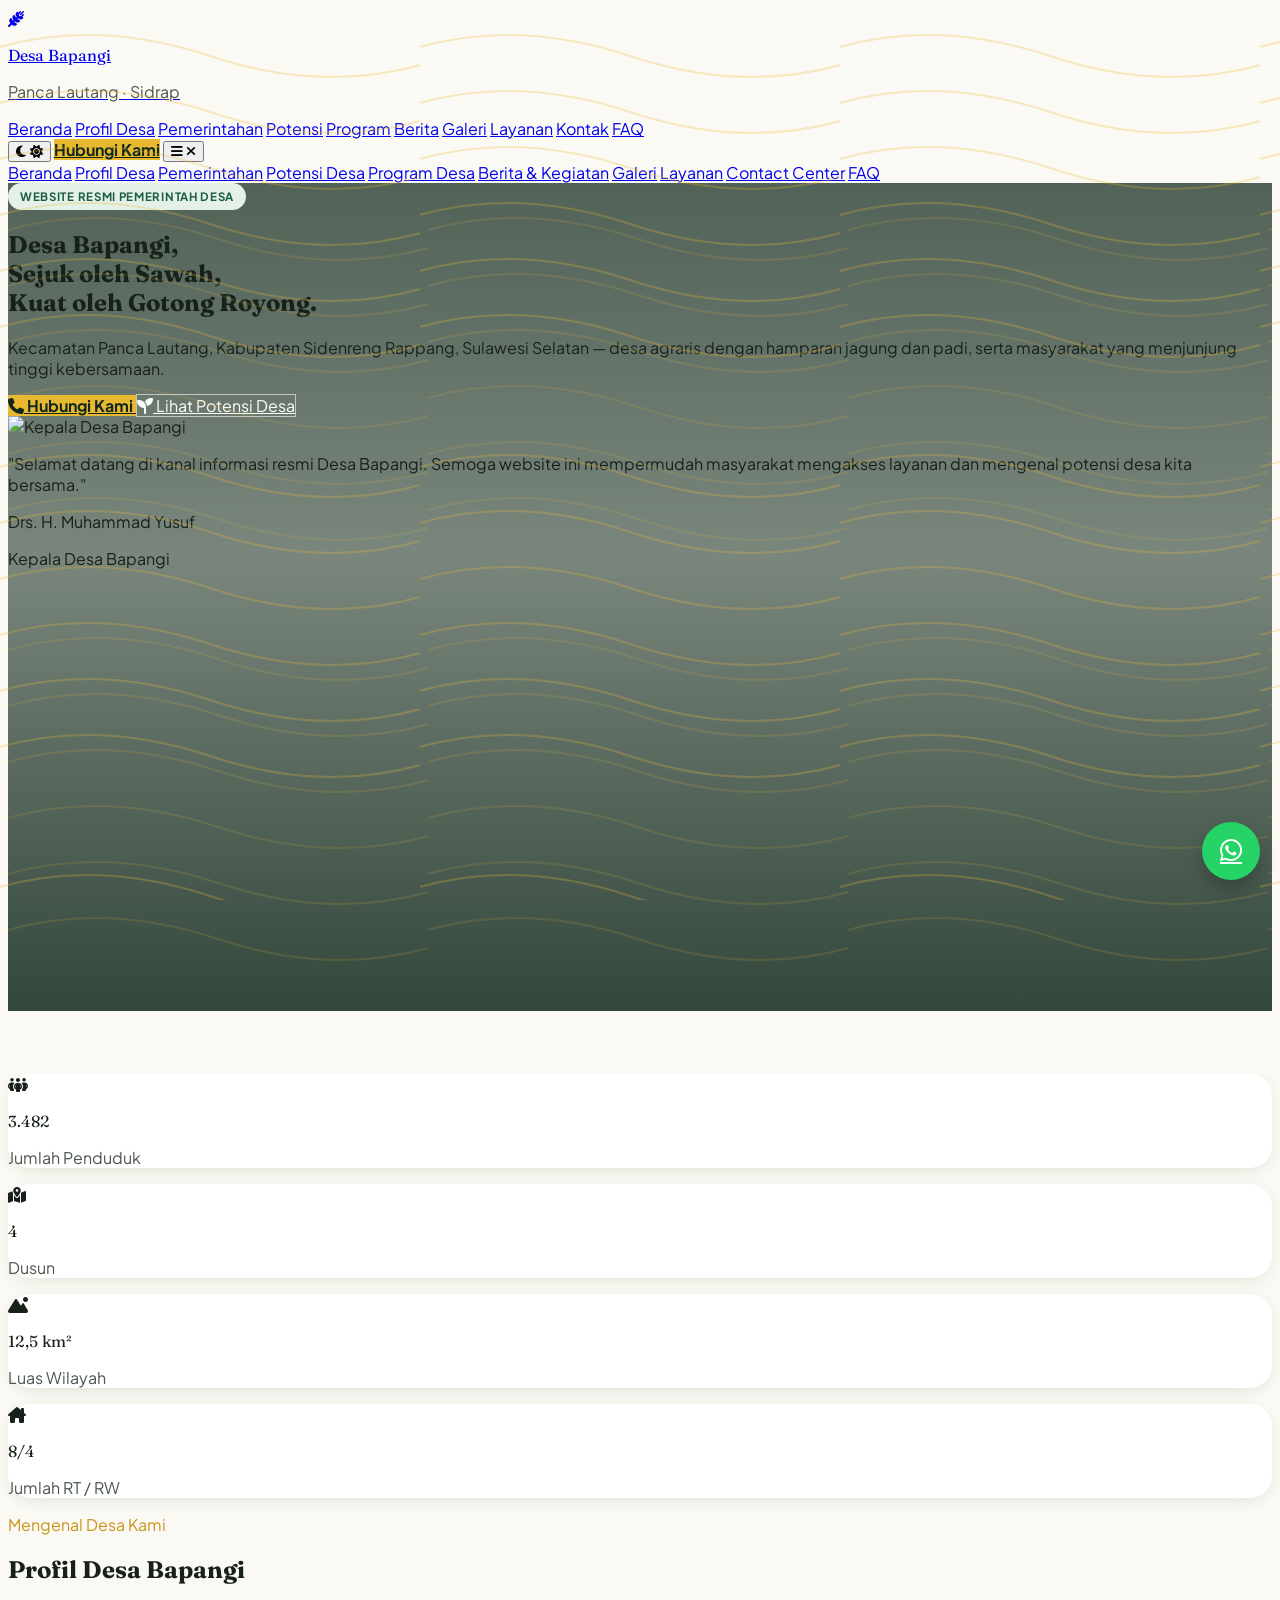
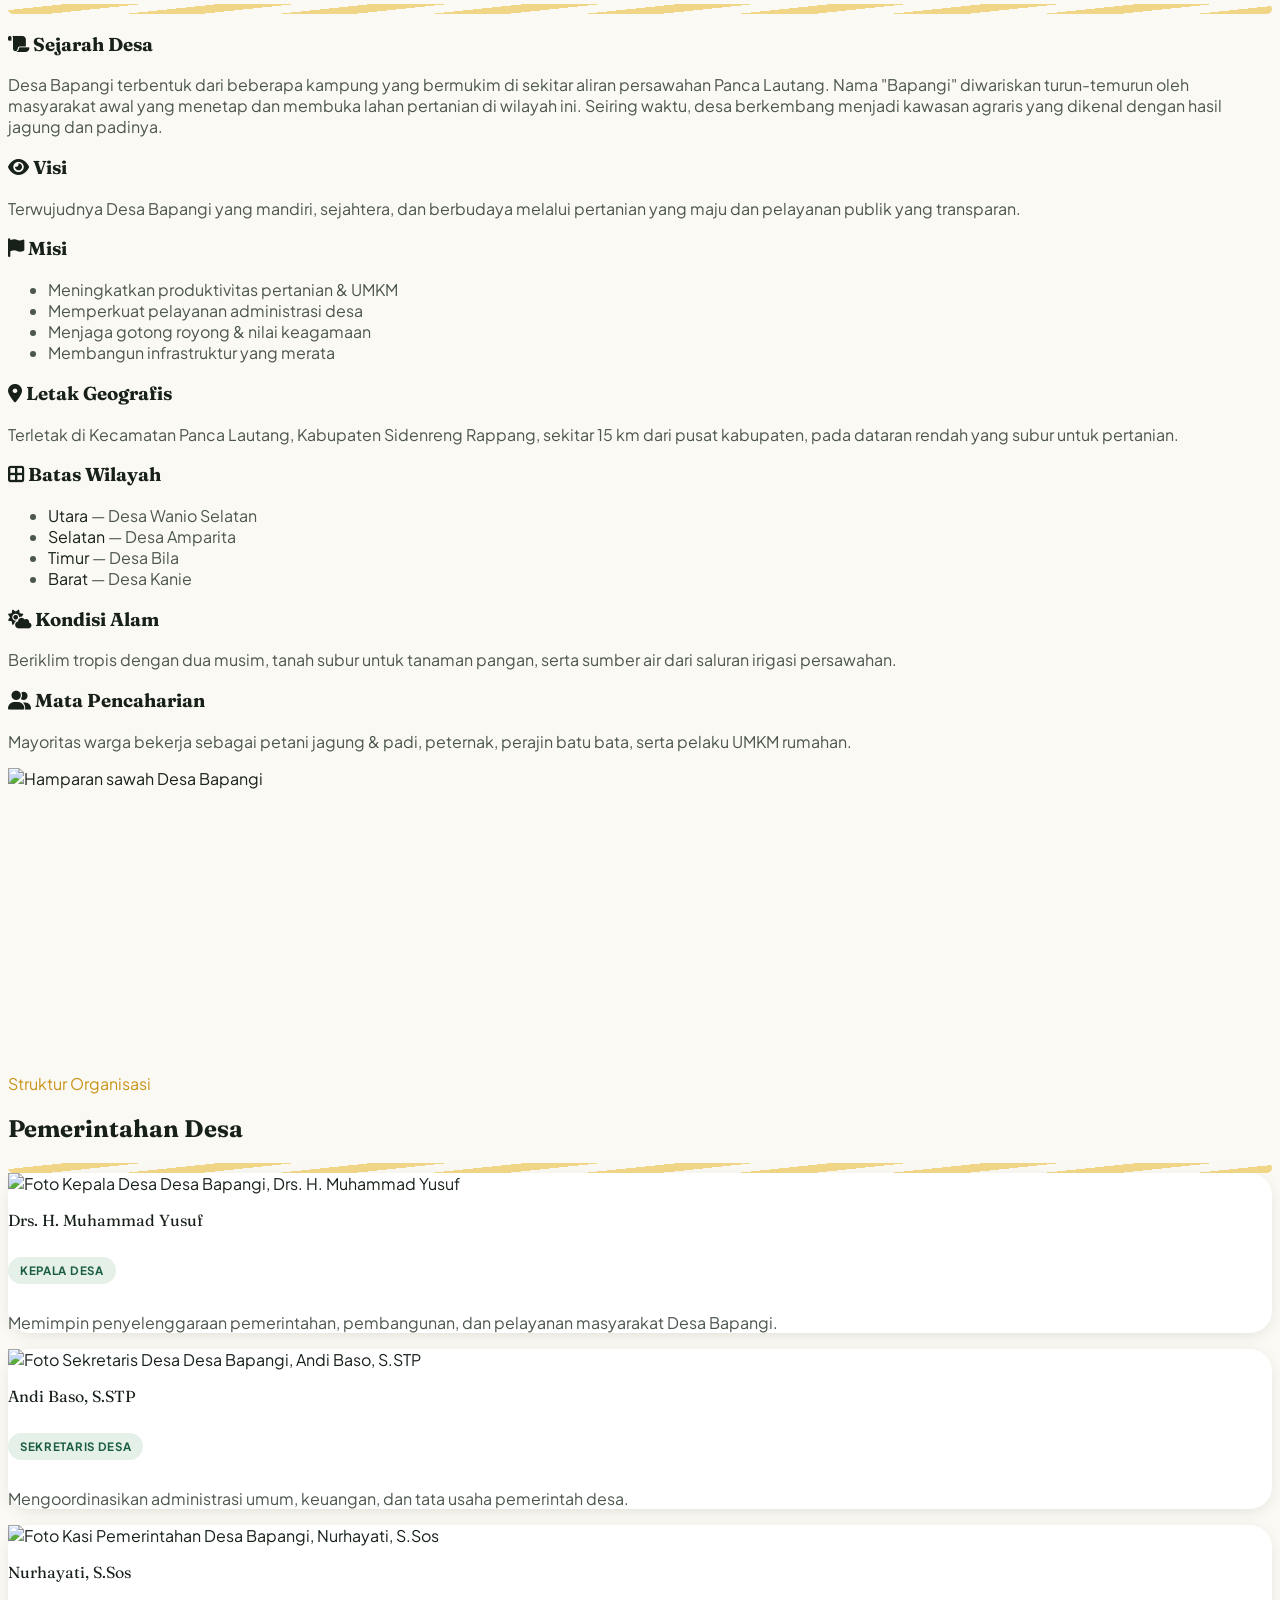
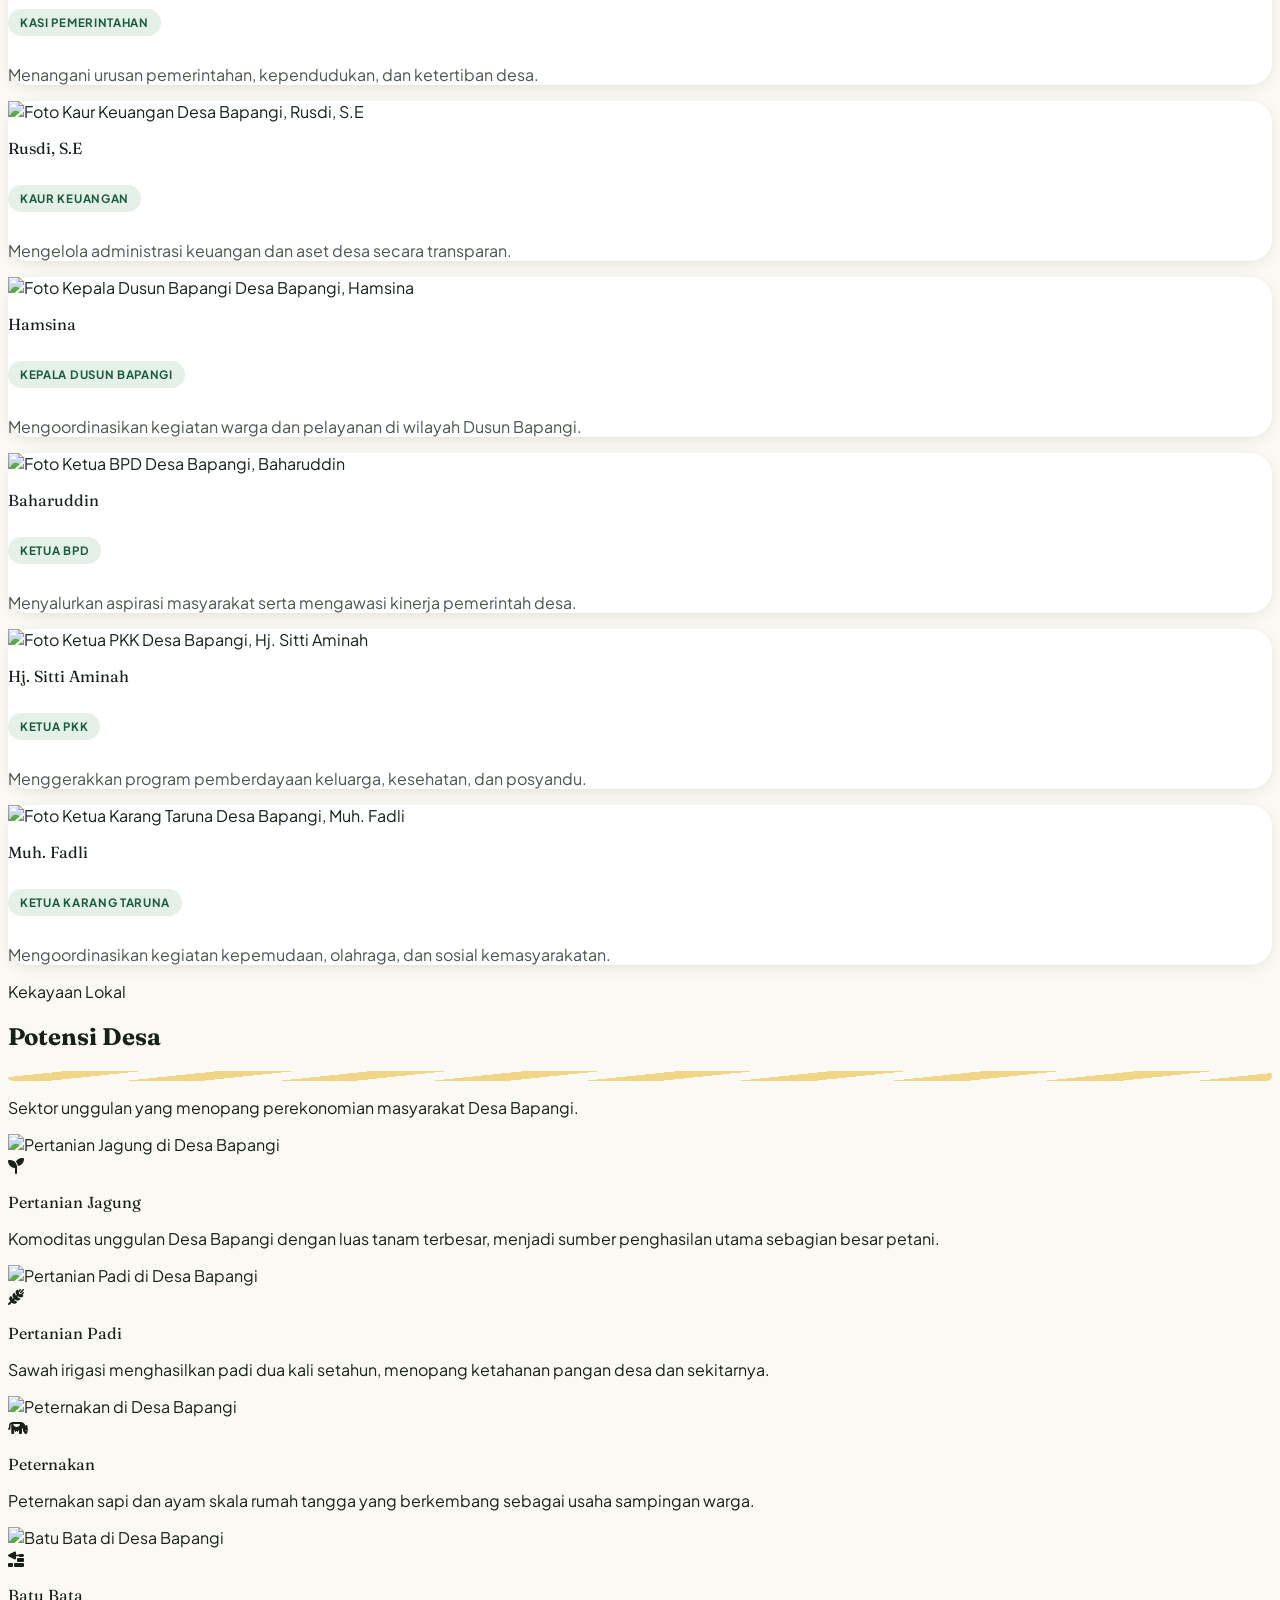
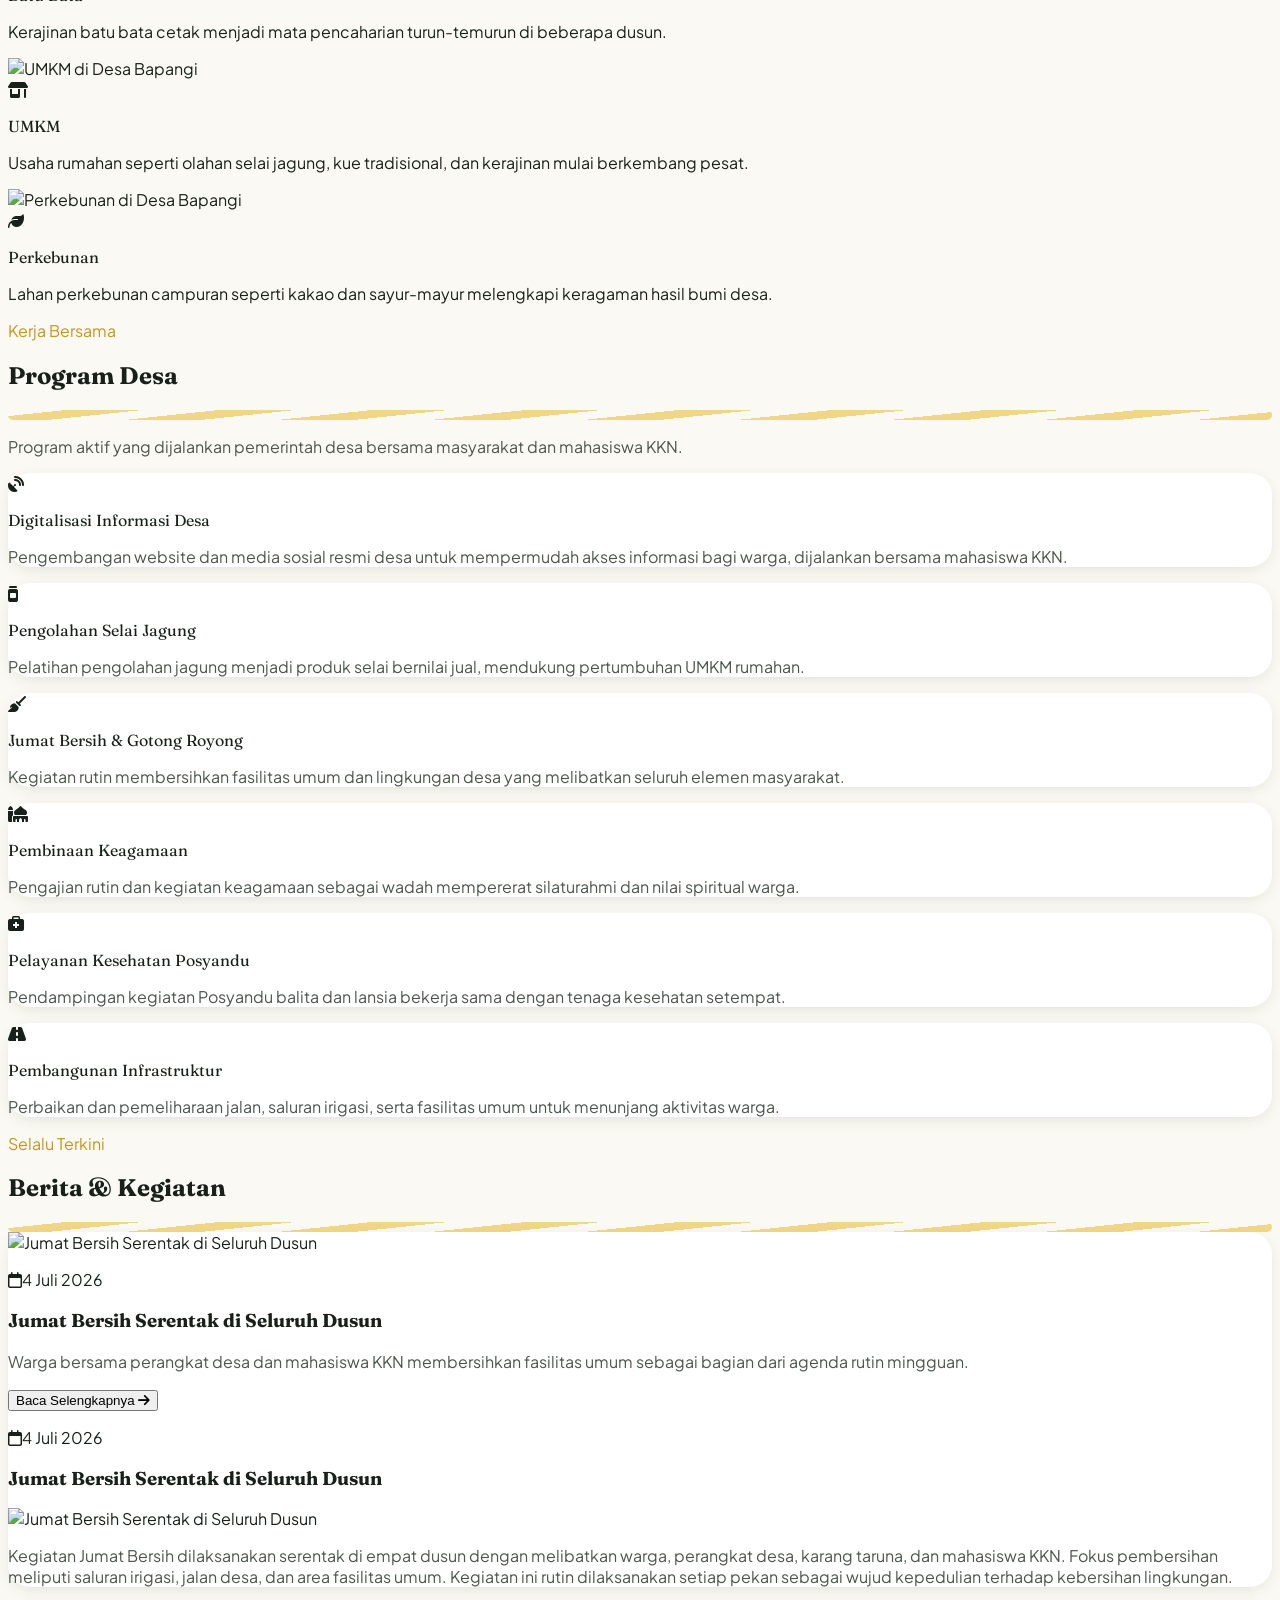
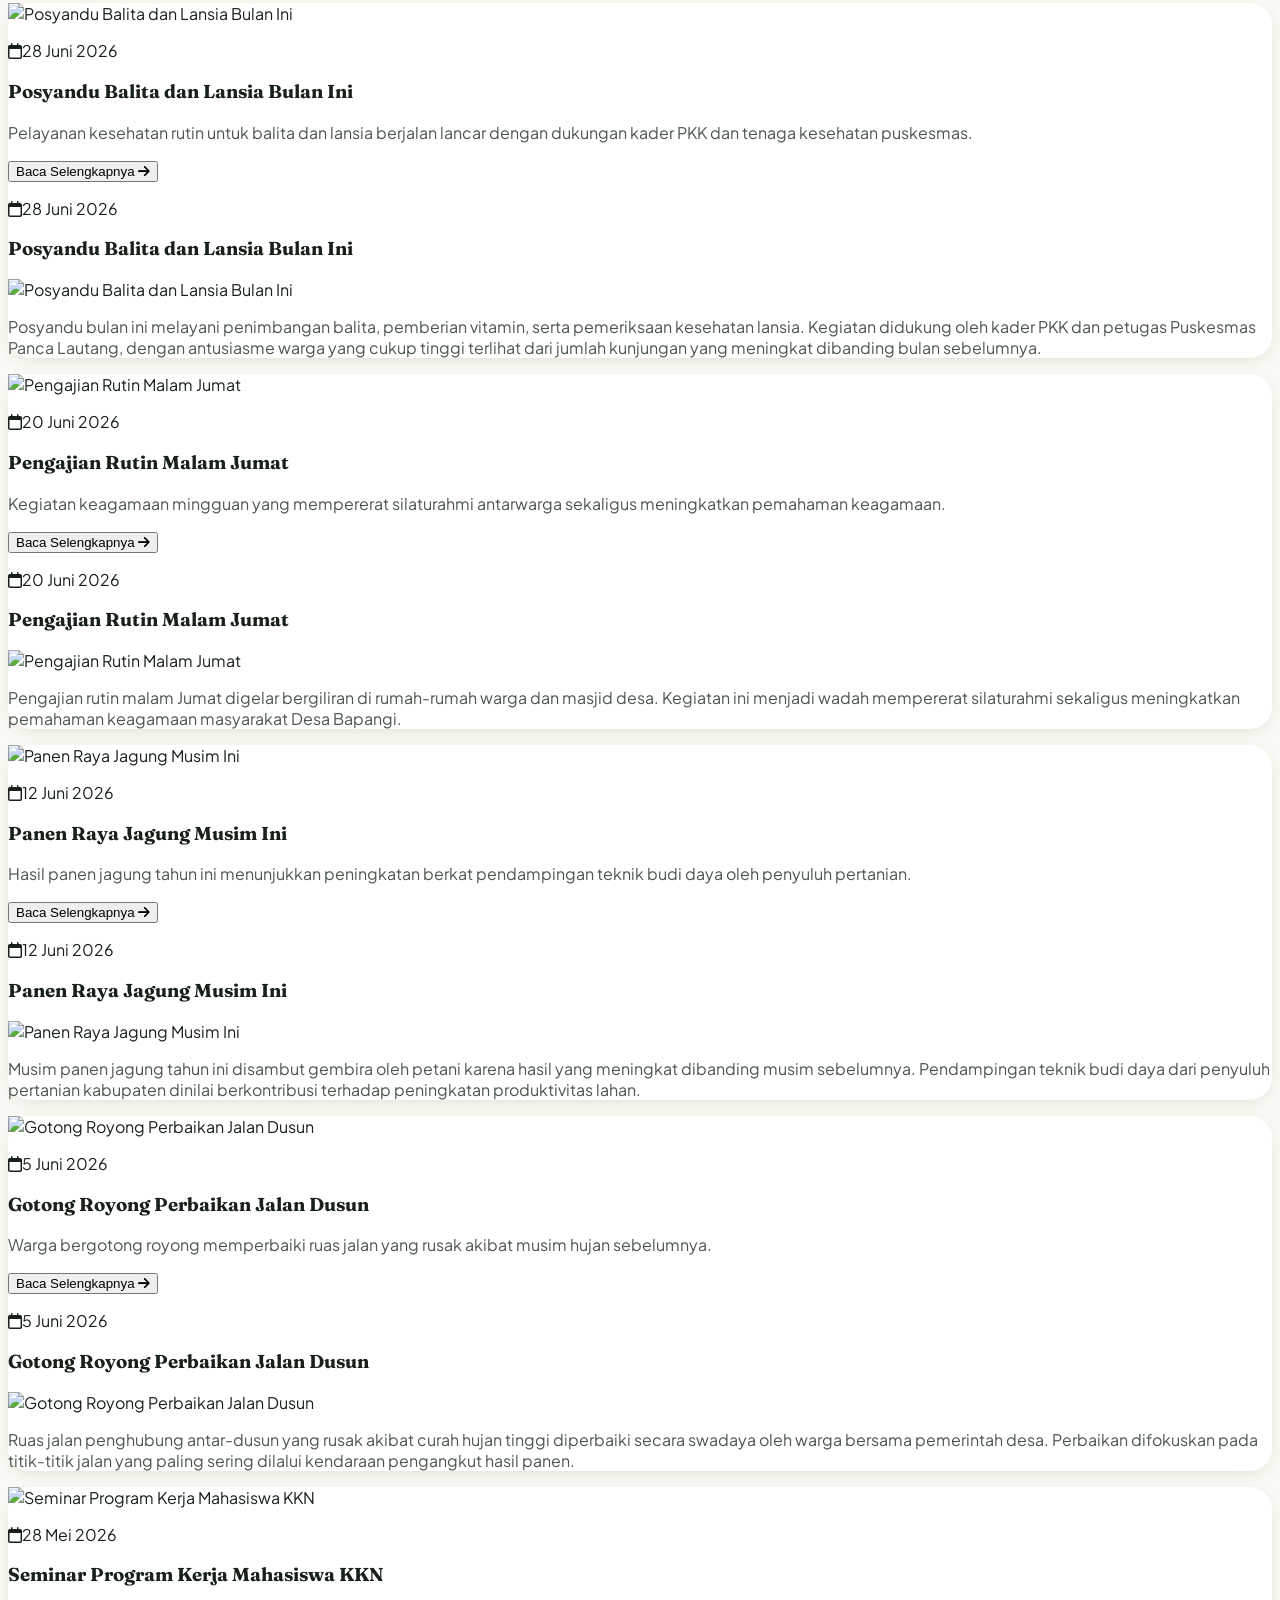
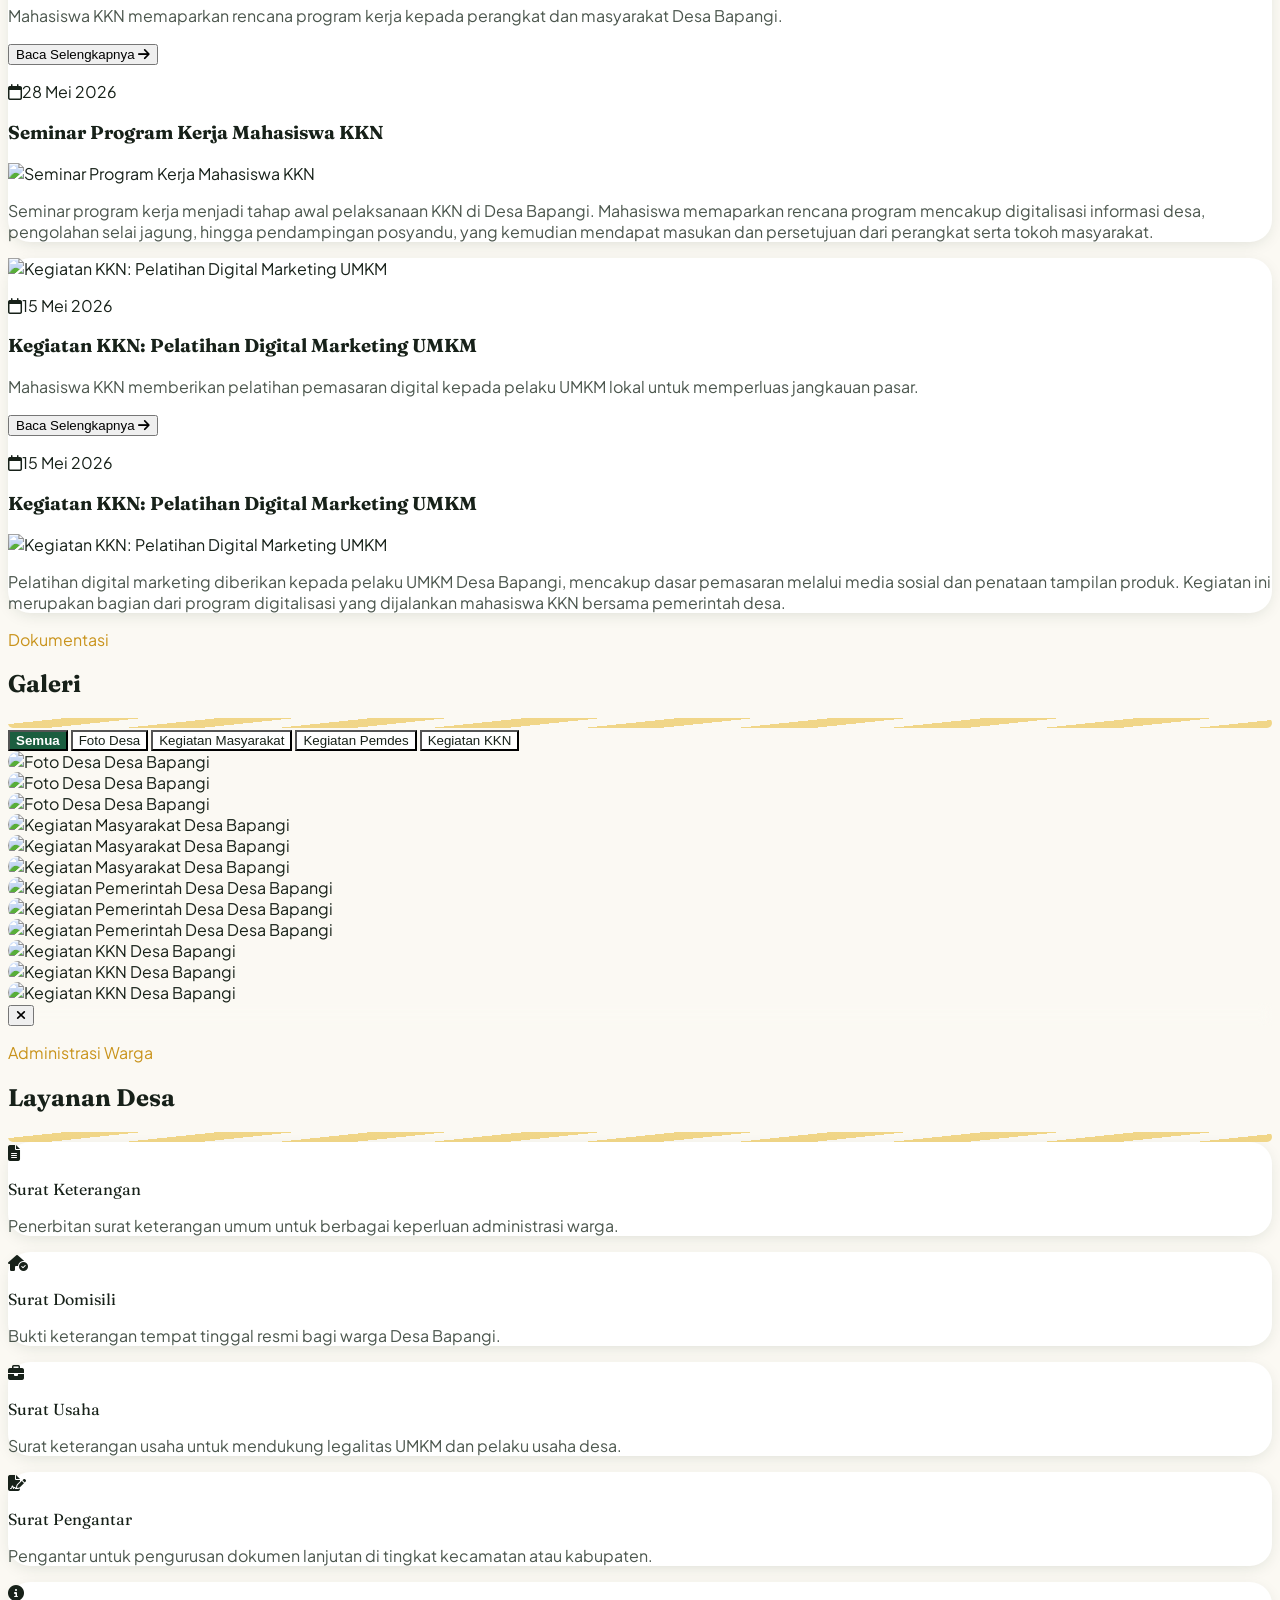
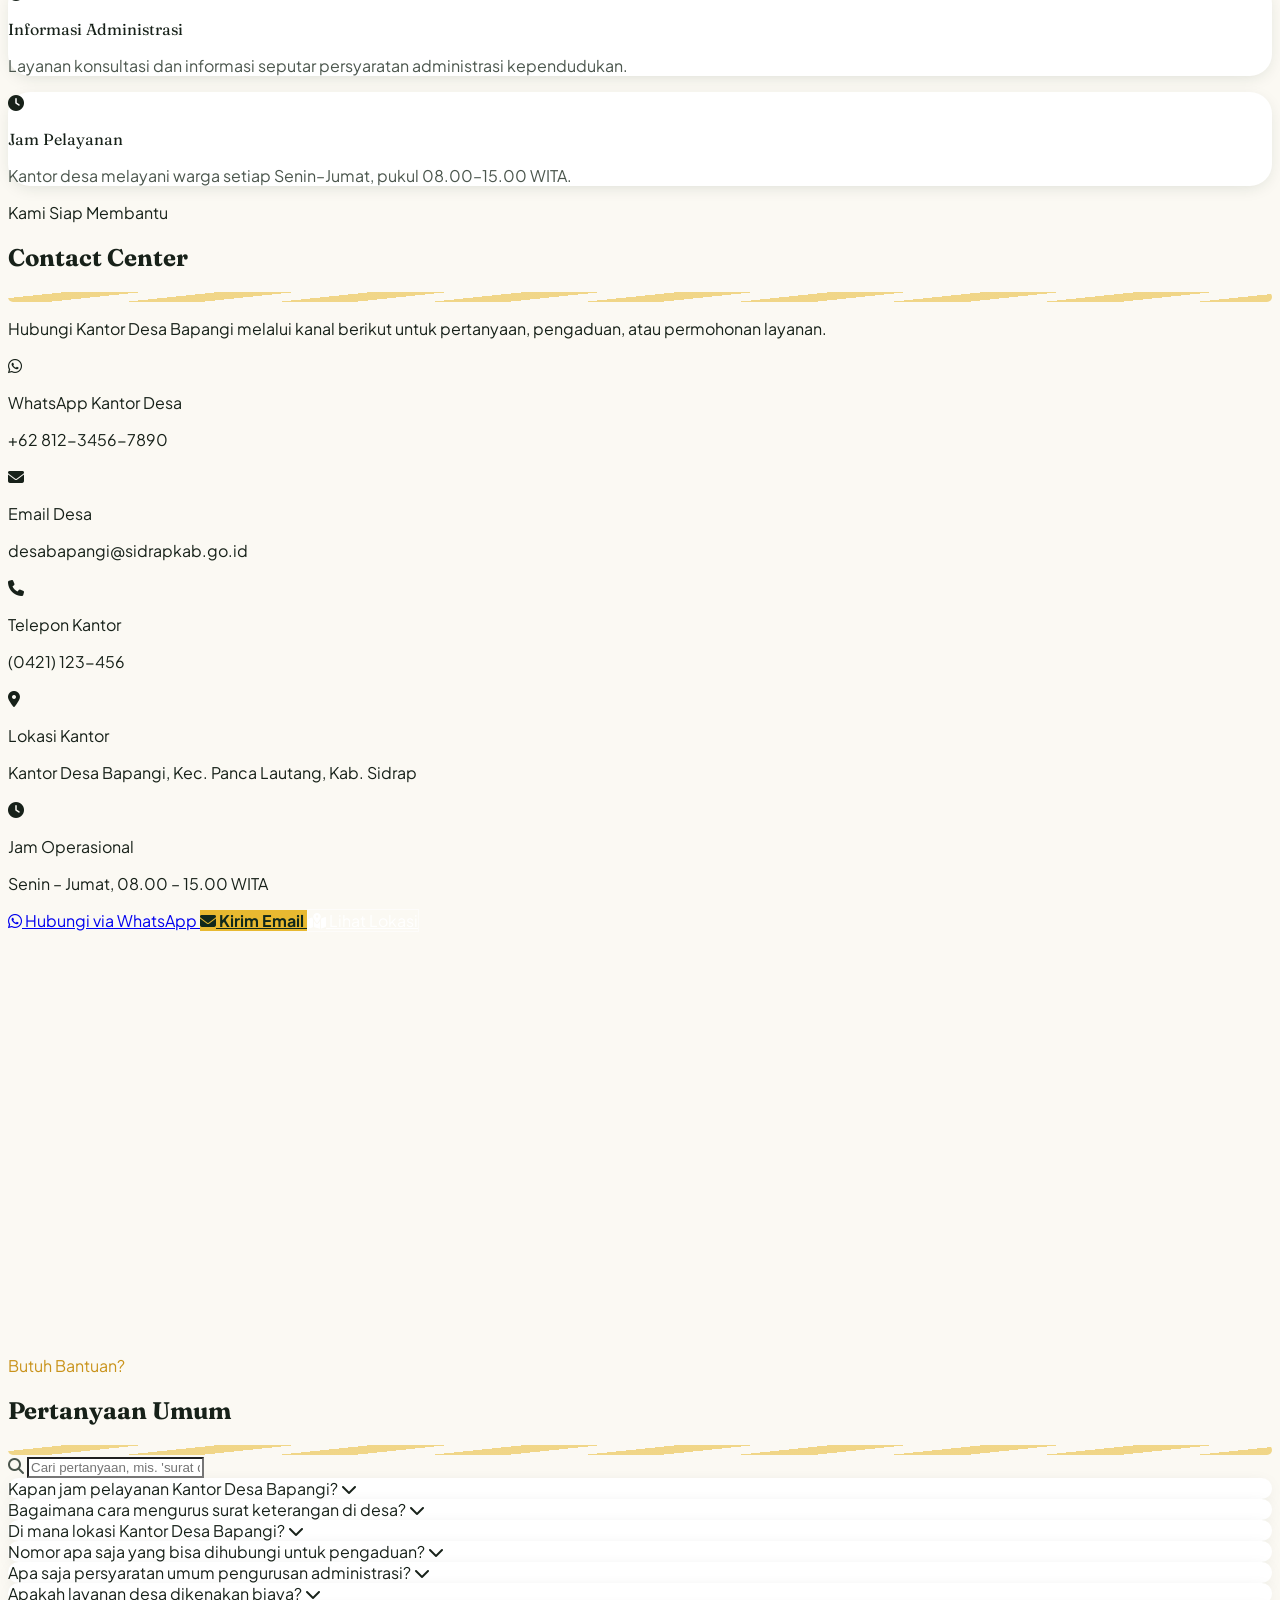
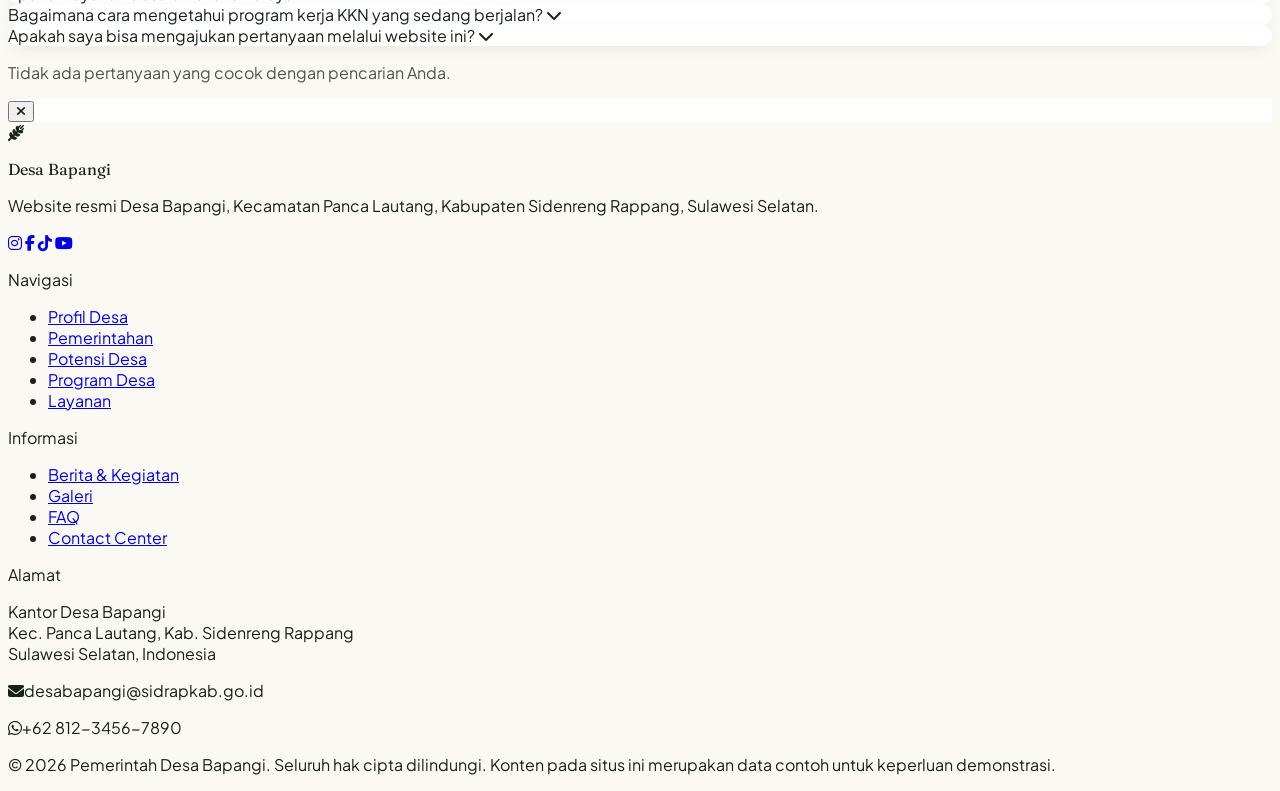
==== index.html @ 67e5018f "Add files via upload" ====
<!DOCTYPE html>
<html lang="id">
<head>
<meta charset="UTF-8" />
<meta name="viewport" content="width=device-width, initial-scale=1.0" />
<title>Desa Bapangi — Panca Lautang, Sidenreng Rappang</title>
<meta name="description" content="Website resmi Profil Desa Bapangi, Kecamatan Panca Lautang, Kabupaten Sidenreng Rappang, Sulawesi Selatan. Informasi pemerintahan, potensi, program, dan layanan desa." />

<!-- Fonts -->
<link rel="preconnect" href="https://fonts.googleapis.com">
<link rel="preconnect" href="https://fonts.gstatic.com" crossorigin>
<link href="https://fonts.googleapis.com/css2?family=Fraunces:ital,opsz,wght@0,9..144,400;0,9..144,600;0,9..144,700;0,9..144,900;1,9..144,500&family=Plus+Jakarta+Sans:wght@400;500;600;700;800&display=swap" rel="stylesheet">

<!-- Font Awesome -->
<link rel="stylesheet" href="https://cdnjs.cloudflare.com/ajax/libs/font-awesome/6.5.1/css/all.min.css">

<!-- AOS -->
<link rel="stylesheet" href="https://cdnjs.cloudflare.com/ajax/libs/aos/2.3.4/aos.css">

<!-- Tailwind CDN -->
<script src="https://cdn.tailwindcss.com"></script>
<script>
  tailwind.config = {
    darkMode: 'class',
    theme: {
      extend: {
        colors: {
          green: { 50:'#F2F8F4', 100:'#E4F0E8', 500:'#3E8B63', 600:'#2B7A4F', 700:'#1B5E3F', 800:'#14321F', 900:'#10281B' },
          gold: { 400:'#F3CE5F', 500:'#E8B930', 600:'#C9931B' },
          cream: '#FBF9F3',
        },
        fontFamily: {
          display: ['Fraunces', 'ui-serif', 'serif'],
          sans: ['Plus Jakarta Sans', 'system-ui', 'sans-serif'],
        },
        borderRadius: { xl2: '22px' },
      }
    }
  }
</script>

<link rel="stylesheet" href="assets/css/style.css">
</head>
<body class="bg-cream text-ink font-sans antialiased">

<!-- Loader -->
<div id="loader"><div class="loader-mark" role="status" aria-label="Memuat"></div></div>

<!-- ============ HEADER / STICKY NAV ============ -->
<header id="site-header" class="fixed top-0 inset-x-0 z-50 bg-white/90 dark:bg-green-900/90 backdrop-blur-md py-4 transition-all duration-300 border-b border-green-100 dark:border-green-800">
  <div class="max-w-7xl mx-auto px-5 lg:px-8 flex items-center justify-between">
    <a href="#beranda" class="flex items-center gap-3">
      <div class="w-11 h-11 rounded-full bg-green-700 flex items-center justify-center text-gold-400 shadow-md">
        <i class="fa-solid fa-wheat-awn text-lg"></i>
      </div>
      <div class="leading-tight">
        <p class="font-display font-bold text-green-800 dark:text-cream text-lg">Desa Bapangi</p>
        <p class="text-[11px] tracking-wide text-ink-soft uppercase">Panca Lautang · Sidrap</p>
      </div>
    </a>

    <nav class="hidden lg:flex items-center gap-7 text-sm font-semibold text-ink">
      <a href="#beranda" class="nav-link">Beranda</a>
      <a href="#profil" class="nav-link">Profil Desa</a>
      <a href="#pemerintahan" class="nav-link">Pemerintahan</a>
      <a href="#potensi" class="nav-link">Potensi</a>
      <a href="#program" class="nav-link">Program</a>
      <a href="#berita" class="nav-link">Berita</a>
      <a href="#galeri" class="nav-link">Galeri</a>
      <a href="#layanan" class="nav-link">Layanan</a>
      <a href="#kontak" class="nav-link">Kontak</a>
      <a href="#faq" class="nav-link">FAQ</a>
    </nav>

    <div class="flex items-center gap-2">
      <button data-theme-toggle aria-label="Ganti tema" class="w-10 h-10 rounded-full flex items-center justify-center text-green-700 dark:text-gold-400 hover:bg-green-100 dark:hover:bg-green-800 transition">
        <i class="fa-solid fa-moon"></i>
        <i class="fa-solid fa-sun hidden"></i>
      </button>
      <a href="#kontak" class="hidden sm:inline-flex btn-gold px-5 py-2.5 rounded-full text-sm">Hubungi Kami</a>
      <button id="menu-btn" aria-label="Buka menu" aria-expanded="false" class="lg:hidden w-10 h-10 rounded-full flex items-center justify-center text-green-700 dark:text-cream hover:bg-green-100 dark:hover:bg-green-800 transition">
        <i class="fa-solid fa-bars icon-open"></i>
        <i class="fa-solid fa-xmark icon-close hidden"></i>
      </button>
    </div>
  </div>

  <!-- Mobile menu -->
  <div id="mobile-menu" class="mobile-nav lg:hidden max-h-0 overflow-hidden transition-all duration-300 px-5">
    <nav class="flex flex-col gap-1 pt-4 pb-2 text-sm font-semibold text-ink">
      <a href="#beranda" class="py-2.5 border-b border-green-100 dark:border-green-800">Beranda</a>
      <a href="#profil" class="py-2.5 border-b border-green-100 dark:border-green-800">Profil Desa</a>
      <a href="#pemerintahan" class="py-2.5 border-b border-green-100 dark:border-green-800">Pemerintahan</a>
      <a href="#potensi" class="py-2.5 border-b border-green-100 dark:border-green-800">Potensi Desa</a>
      <a href="#program" class="py-2.5 border-b border-green-100 dark:border-green-800">Program Desa</a>
      <a href="#berita" class="py-2.5 border-b border-green-100 dark:border-green-800">Berita &amp; Kegiatan</a>
      <a href="#galeri" class="py-2.5 border-b border-green-100 dark:border-green-800">Galeri</a>
      <a href="#layanan" class="py-2.5 border-b border-green-100 dark:border-green-800">Layanan</a>
      <a href="#kontak" class="py-2.5 border-b border-green-100 dark:border-green-800">Contact Center</a>
      <a href="#faq" class="py-2.5">FAQ</a>
    </nav>
  </div>
</header>

<main>

<!-- ============ HERO ============ -->
<section id="beranda" class="hero-wrap relative flex items-center pt-28 pb-24">
  <div class="hero-topo"></div>
  <div class="max-w-7xl mx-auto px-5 lg:px-8 relative z-10 w-full">
    <div class="max-w-2xl" data-aos="fade-up">
      <span class="chip bg-white/10 !text-gold-400 border border-gold-500/40 backdrop-blur-sm">Website Resmi Pemerintah Desa</span>
      <h1 class="font-display font-black text-white text-4xl sm:text-5xl lg:text-6xl mt-5 leading-[1.08]">
        Desa Bapangi,<br class="hidden sm:block"> Sejuk oleh Sawah,<br class="hidden sm:block"> Kuat oleh Gotong Royong.
      </h1>
      <p class="text-white/85 text-base sm:text-lg mt-5 max-w-xl">
        Kecamatan Panca Lautang, Kabupaten Sidenreng Rappang, Sulawesi Selatan — desa agraris dengan hamparan jagung dan padi, serta masyarakat yang menjunjung tinggi kebersamaan.
      </p>
      <div class="flex flex-wrap gap-3 mt-8">
        <a href="#kontak" class="btn-gold px-6 py-3.5 rounded-full text-sm inline-flex items-center gap-2">
          <i class="fa-solid fa-phone"></i> Hubungi Kami
        </a>
        <a href="#potensi" class="btn-outline-white px-6 py-3.5 rounded-full text-sm inline-flex items-center gap-2">
          <i class="fa-solid fa-seedling"></i> Lihat Potensi Desa
        </a>
      </div>
    </div>

    <!-- Sambutan Kepala Desa -->
    <div data-aos="fade-up" data-aos-delay="150" class="mt-14 max-w-xl bg-white/10 border border-white/15 backdrop-blur-md rounded-xl2 p-5 sm:p-6 flex gap-4 items-start">
      <img src="https://images.unsplash.com/photo-1560250097-0b93528c311a?q=80&w=200&auto=format&fit=crop" alt="Kepala Desa Bapangi" class="w-16 h-16 rounded-full object-cover ring-2 ring-gold-500 flex-shrink-0" />
      <div>
        <p class="text-white/90 text-sm italic leading-relaxed">"Selamat datang di kanal informasi resmi Desa Bapangi. Semoga website ini mempermudah masyarakat mengakses layanan dan mengenal potensi desa kita bersama."</p>
        <p class="text-gold-400 font-bold text-sm mt-3">Drs. H. Muhammad Yusuf</p>
        <p class="text-white/60 text-xs">Kepala Desa Bapangi</p>
      </div>
    </div>
  </div>
</section>

<!-- ============ STATISTIK ============ -->
<section class="bg-cream -mt-1 relative z-10">
  <svg class="contour-divider -mt-16" viewBox="0 0 1440 64" preserveAspectRatio="none"><path d="M0,32 C240,64 480,0 720,20 C960,40 1200,64 1440,20 L1440,64 L0,64 Z"></path></svg>
  <div class="max-w-7xl mx-auto px-5 lg:px-8 pb-16">
    <div class="grid grid-cols-2 lg:grid-cols-4 gap-4 sm:gap-6">
      <div data-aos="fade-up" class="card p-6 text-center">
        <i class="fa-solid fa-people-group text-green-600 dark:text-gold-400 text-2xl mb-2"></i>
        <p class="stat-num text-3xl sm:text-4xl font-bold text-green-800 dark:text-cream"><span data-count="3482">0</span></p>
        <p class="text-xs text-ink-soft mt-1 uppercase tracking-wide">Jumlah Penduduk</p>
      </div>
      <div data-aos="fade-up" data-aos-delay="100" class="card p-6 text-center">
        <i class="fa-solid fa-map-location-dot text-green-600 dark:text-gold-400 text-2xl mb-2"></i>
        <p class="stat-num text-3xl sm:text-4xl font-bold text-green-800 dark:text-cream"><span data-count="4">0</span></p>
        <p class="text-xs text-ink-soft mt-1 uppercase tracking-wide">Dusun</p>
      </div>
      <div data-aos="fade-up" data-aos-delay="200" class="card p-6 text-center">
        <i class="fa-solid fa-mountain-sun text-green-600 dark:text-gold-400 text-2xl mb-2"></i>
        <p class="stat-num text-3xl sm:text-4xl font-bold text-green-800 dark:text-cream"><span data-count="12.5" data-decimals="1" data-suffix=" km²">0</span></p>
        <p class="text-xs text-ink-soft mt-1 uppercase tracking-wide">Luas Wilayah</p>
      </div>
      <div data-aos="fade-up" data-aos-delay="300" class="card p-6 text-center">
        <i class="fa-solid fa-house-chimney text-green-600 dark:text-gold-400 text-2xl mb-2"></i>
        <p class="stat-num text-3xl sm:text-4xl font-bold text-green-800 dark:text-cream"><span data-count="8">0</span>/<span data-count="4">0</span></p>
        <p class="text-xs text-ink-soft mt-1 uppercase tracking-wide">Jumlah RT / RW</p>
      </div>
    </div>
  </div>
</section>

<!-- ============ PROFIL DESA ============ -->
<section id="profil" class="py-20 lg:py-28 bg-white dark:bg-green-900/40">
  <div class="max-w-7xl mx-auto px-5 lg:px-8">
    <div class="max-w-2xl mb-14" data-aos="fade-up">
      <span class="section-eyebrow text-xs font-bold tracking-[0.2em] uppercase">Mengenal Desa Kami</span>
      <h2 class="font-display font-bold text-3xl sm:text-4xl text-green-800 dark:text-cream mt-3">Profil Desa Bapangi</h2>
      <div class="contour-rule w-24 mt-4"></div>
    </div>

    <div class="grid lg:grid-cols-2 gap-12 items-start">
      <div data-aos="fade-right" class="space-y-8">
        <div>
          <h3 class="font-display font-bold text-xl text-green-700 dark:text-gold-400 flex items-center gap-2"><i class="fa-solid fa-scroll text-gold-500"></i> Sejarah Desa</h3>
          <p class="text-ink-soft mt-2 leading-relaxed text-sm sm:text-base">Desa Bapangi terbentuk dari beberapa kampung yang bermukim di sekitar aliran persawahan Panca Lautang. Nama "Bapangi" diwariskan turun-temurun oleh masyarakat awal yang menetap dan membuka lahan pertanian di wilayah ini. Seiring waktu, desa berkembang menjadi kawasan agraris yang dikenal dengan hasil jagung dan padinya.</p>
        </div>
        <div class="grid sm:grid-cols-2 gap-6">
          <div>
            <h3 class="font-display font-bold text-lg text-green-700 dark:text-gold-400 flex items-center gap-2"><i class="fa-solid fa-eye text-gold-500"></i> Visi</h3>
            <p class="text-ink-soft mt-2 text-sm leading-relaxed">Terwujudnya Desa Bapangi yang mandiri, sejahtera, dan berbudaya melalui pertanian yang maju dan pelayanan publik yang transparan.</p>
          </div>
          <div>
            <h3 class="font-display font-bold text-lg text-green-700 dark:text-gold-400 flex items-center gap-2"><i class="fa-solid fa-flag text-gold-500"></i> Misi</h3>
            <ul class="text-ink-soft mt-2 text-sm leading-relaxed space-y-1.5 list-disc list-inside">
              <li>Meningkatkan produktivitas pertanian &amp; UMKM</li>
              <li>Memperkuat pelayanan administrasi desa</li>
              <li>Menjaga gotong royong &amp; nilai keagamaan</li>
              <li>Membangun infrastruktur yang merata</li>
            </ul>
          </div>
        </div>
        <div class="grid sm:grid-cols-2 gap-6">
          <div>
            <h3 class="font-display font-bold text-lg text-green-700 dark:text-gold-400 flex items-center gap-2"><i class="fa-solid fa-location-dot text-gold-500"></i> Letak Geografis</h3>
            <p class="text-ink-soft mt-2 text-sm leading-relaxed">Terletak di Kecamatan Panca Lautang, Kabupaten Sidenreng Rappang, sekitar 15 km dari pusat kabupaten, pada dataran rendah yang subur untuk pertanian.</p>
          </div>
          <div>
            <h3 class="font-display font-bold text-lg text-green-700 dark:text-gold-400 flex items-center gap-2"><i class="fa-solid fa-border-all text-gold-500"></i> Batas Wilayah</h3>
            <ul class="text-ink-soft mt-2 text-sm leading-relaxed space-y-1">
              <li><span class="font-semibold text-ink">Utara</span> — Desa Wanio Selatan</li>
              <li><span class="font-semibold text-ink">Selatan</span> — Desa Amparita</li>
              <li><span class="font-semibold text-ink">Timur</span> — Desa Bila</li>
              <li><span class="font-semibold text-ink">Barat</span> — Desa Kanie</li>
            </ul>
          </div>
        </div>
        <div class="grid sm:grid-cols-2 gap-6">
          <div>
            <h3 class="font-display font-bold text-lg text-green-700 dark:text-gold-400 flex items-center gap-2"><i class="fa-solid fa-cloud-sun text-gold-500"></i> Kondisi Alam</h3>
            <p class="text-ink-soft mt-2 text-sm leading-relaxed">Beriklim tropis dengan dua musim, tanah subur untuk tanaman pangan, serta sumber air dari saluran irigasi persawahan.</p>
          </div>
          <div>
            <h3 class="font-display font-bold text-lg text-green-700 dark:text-gold-400 flex items-center gap-2"><i class="fa-solid fa-user-group text-gold-500"></i> Mata Pencaharian</h3>
            <p class="text-ink-soft mt-2 text-sm leading-relaxed">Mayoritas warga bekerja sebagai petani jagung &amp; padi, peternak, perajin batu bata, serta pelaku UMKM rumahan.</p>
          </div>
        </div>
      </div>

      <div data-aos="fade-left" class="space-y-6">
        <img src="https://images.unsplash.com/photo-1500937386664-56d1dfef3854?q=80&w=1600&auto=format&fit=crop" alt="Hamparan sawah Desa Bapangi" class="rounded-xl2 shadow-soft w-full h-72 object-cover" />
        <div class="rounded-xl2 overflow-hidden shadow-soft border border-green-100 dark:border-green-800">
          <iframe
            title="Peta Lokasi Desa Bapangi"
            src="https://www.google.com/maps?q=Panca+Lautang,+Sidenreng+Rappang,+Sulawesi+Selatan&output=embed"
            width="100%" height="280" style="border:0;" loading="lazy" referrerpolicy="no-referrer-when-downgrade">
          </iframe>
        </div>
      </div>
    </div>
  </div>
</section>

<!-- ============ PEMERINTAHAN DESA ============ -->
<section id="pemerintahan" class="py-20 lg:py-28">
  <div class="max-w-7xl mx-auto px-5 lg:px-8">
    <div class="max-w-2xl mb-14" data-aos="fade-up">
      <span class="section-eyebrow text-xs font-bold tracking-[0.2em] uppercase">Struktur Organisasi</span>
      <h2 class="font-display font-bold text-3xl sm:text-4xl text-green-800 dark:text-cream mt-3">Pemerintahan Desa</h2>
      <div class="contour-rule w-24 mt-4"></div>
    </div>

    <div class="grid sm:grid-cols-2 lg:grid-cols-4 gap-6" id="aparatur-grid">
      <!-- Card template repeated -->
    </div>
  </div>
</section>

<!-- ============ POTENSI DESA ============ -->
<section id="potensi" class="py-20 lg:py-28 bg-green-800 dark:bg-green-900 relative overflow-hidden">
  <div class="hero-topo opacity-40"></div>
  <div class="max-w-7xl mx-auto px-5 lg:px-8 relative z-10">
    <div class="max-w-2xl mb-14" data-aos="fade-up">
      <span class="text-xs font-bold tracking-[0.2em] uppercase text-gold-400">Kekayaan Lokal</span>
      <h2 class="font-display font-bold text-3xl sm:text-4xl text-white mt-3">Potensi Desa</h2>
      <div class="contour-rule w-24 mt-4"></div>
      <p class="text-white/70 mt-4 text-sm sm:text-base">Sektor unggulan yang menopang perekonomian masyarakat Desa Bapangi.</p>
    </div>

    <div class="grid sm:grid-cols-2 lg:grid-cols-3 gap-6" id="potensi-grid"></div>
  </div>
</section>

<!-- ============ PROGRAM DESA ============ -->
<section id="program" class="py-20 lg:py-28 bg-white dark:bg-green-900/40">
  <div class="max-w-7xl mx-auto px-5 lg:px-8">
    <div class="max-w-2xl mb-14" data-aos="fade-up">
      <span class="section-eyebrow text-xs font-bold tracking-[0.2em] uppercase">Kerja Bersama</span>
      <h2 class="font-display font-bold text-3xl sm:text-4xl text-green-800 dark:text-cream mt-3">Program Desa</h2>
      <div class="contour-rule w-24 mt-4"></div>
      <p class="text-ink-soft mt-4 text-sm sm:text-base">Program aktif yang dijalankan pemerintah desa bersama masyarakat dan mahasiswa KKN.</p>
    </div>

    <div class="relative pl-8" id="program-list">
      <div class="absolute left-[11px] top-2 bottom-2 w-0.5 timeline-line"></div>
    </div>
  </div>
</section>

<!-- ============ BERITA & KEGIATAN ============ -->
<section id="berita" class="py-20 lg:py-28">
  <div class="max-w-7xl mx-auto px-5 lg:px-8">
    <div class="max-w-2xl mb-14" data-aos="fade-up">
      <span class="section-eyebrow text-xs font-bold tracking-[0.2em] uppercase">Selalu Terkini</span>
      <h2 class="font-display font-bold text-3xl sm:text-4xl text-green-800 dark:text-cream mt-3">Berita &amp; Kegiatan</h2>
      <div class="contour-rule w-24 mt-4"></div>
    </div>

    <div class="grid sm:grid-cols-2 lg:grid-cols-3 gap-7" id="berita-grid"></div>
  </div>
</section>

<!-- ============ GALERI ============ -->
<section id="galeri" class="py-20 lg:py-28 bg-white dark:bg-green-900/40">
  <div class="max-w-7xl mx-auto px-5 lg:px-8">
    <div class="max-w-2xl mb-10" data-aos="fade-up">
      <span class="section-eyebrow text-xs font-bold tracking-[0.2em] uppercase">Dokumentasi</span>
      <h2 class="font-display font-bold text-3xl sm:text-4xl text-green-800 dark:text-cream mt-3">Galeri</h2>
      <div class="contour-rule w-24 mt-4"></div>
    </div>

    <div class="flex flex-wrap gap-3 mb-8" data-aos="fade-up">
      <button data-filter="semua" class="btn-green px-4 py-2 rounded-full text-xs font-bold">Semua</button>
      <button data-filter="desa" class="bg-surface border border-green-100 dark:border-green-800 px-4 py-2 rounded-full text-xs font-bold text-ink">Foto Desa</button>
      <button data-filter="masyarakat" class="bg-surface border border-green-100 dark:border-green-800 px-4 py-2 rounded-full text-xs font-bold text-ink">Kegiatan Masyarakat</button>
      <button data-filter="pemdes" class="bg-surface border border-green-100 dark:border-green-800 px-4 py-2 rounded-full text-xs font-bold text-ink">Kegiatan Pemdes</button>
      <button data-filter="kkn" class="bg-surface border border-green-100 dark:border-green-800 px-4 py-2 rounded-full text-xs font-bold text-ink">Kegiatan KKN</button>
    </div>

    <div class="grid grid-cols-2 md:grid-cols-4 gap-4" id="galeri-grid"></div>
  </div>
</section>

<!-- Lightbox -->
<div id="lightbox" class="hidden fixed inset-0 z-[70] bg-black/80 items-center justify-center p-5">
  <div class="relative max-w-3xl w-full">
    <button id="lightbox-close" aria-label="Tutup" class="absolute -top-11 right-0 text-white text-2xl w-10 h-10 flex items-center justify-center hover:text-gold-400"><i class="fa-solid fa-xmark"></i></button>
    <img id="lightbox-img" src="" alt="" class="w-full max-h-[75vh] object-contain rounded-xl2" />
    <p id="lightbox-caption" class="text-white/80 text-sm text-center mt-3"></p>
  </div>
</div>

<!-- ============ LAYANAN ============ -->
<section id="layanan" class="py-20 lg:py-28">
  <div class="max-w-7xl mx-auto px-5 lg:px-8">
    <div class="max-w-2xl mb-14" data-aos="fade-up">
      <span class="section-eyebrow text-xs font-bold tracking-[0.2em] uppercase">Administrasi Warga</span>
      <h2 class="font-display font-bold text-3xl sm:text-4xl text-green-800 dark:text-cream mt-3">Layanan Desa</h2>
      <div class="contour-rule w-24 mt-4"></div>
    </div>

    <div class="grid sm:grid-cols-2 lg:grid-cols-3 gap-6" id="layanan-grid"></div>
  </div>
</section>

<!-- ============ CONTACT CENTER ============ -->
<section id="kontak" class="py-20 lg:py-28 bg-green-800 dark:bg-green-900 relative overflow-hidden">
  <div class="hero-topo opacity-30"></div>
  <div class="max-w-7xl mx-auto px-5 lg:px-8 relative z-10">
    <div class="max-w-2xl mb-14" data-aos="fade-up">
      <span class="text-xs font-bold tracking-[0.2em] uppercase text-gold-400">Kami Siap Membantu</span>
      <h2 class="font-display font-bold text-3xl sm:text-4xl text-white mt-3">Contact Center</h2>
      <div class="contour-rule w-24 mt-4"></div>
      <p class="text-white/70 mt-4 text-sm sm:text-base">Hubungi Kantor Desa Bapangi melalui kanal berikut untuk pertanyaan, pengaduan, atau permohonan layanan.</p>
    </div>

    <div class="grid lg:grid-cols-5 gap-8">
      <div class="lg:col-span-2 space-y-4" data-aos="fade-right">
        <div class="bg-white/10 border border-white/15 backdrop-blur-md rounded-xl2 p-5 flex items-center gap-4">
          <div class="w-12 h-12 rounded-full bg-[#25D366]/20 text-[#25D366] flex items-center justify-center text-xl flex-shrink-0"><i class="fa-brands fa-whatsapp"></i></div>
          <div>
            <p class="text-white/60 text-xs uppercase tracking-wide">WhatsApp Kantor Desa</p>
            <p class="text-white font-bold">+62 812-3456-7890</p>
          </div>
        </div>
        <div class="bg-white/10 border border-white/15 backdrop-blur-md rounded-xl2 p-5 flex items-center gap-4">
          <div class="w-12 h-12 rounded-full bg-gold-500/20 text-gold-400 flex items-center justify-center text-xl flex-shrink-0"><i class="fa-solid fa-envelope"></i></div>
          <div>
            <p class="text-white/60 text-xs uppercase tracking-wide">Email Desa</p>
            <p class="text-white font-bold break-all">desabapangi@sidrapkab.go.id</p>
          </div>
        </div>
        <div class="bg-white/10 border border-white/15 backdrop-blur-md rounded-xl2 p-5 flex items-center gap-4">
          <div class="w-12 h-12 rounded-full bg-gold-500/20 text-gold-400 flex items-center justify-center text-xl flex-shrink-0"><i class="fa-solid fa-phone"></i></div>
          <div>
            <p class="text-white/60 text-xs uppercase tracking-wide">Telepon Kantor</p>
            <p class="text-white font-bold">(0421) 123-456</p>
          </div>
        </div>
        <div class="bg-white/10 border border-white/15 backdrop-blur-md rounded-xl2 p-5 flex items-center gap-4">
          <div class="w-12 h-12 rounded-full bg-gold-500/20 text-gold-400 flex items-center justify-center text-xl flex-shrink-0"><i class="fa-solid fa-location-dot"></i></div>
          <div>
            <p class="text-white/60 text-xs uppercase tracking-wide">Lokasi Kantor</p>
            <p class="text-white font-bold">Kantor Desa Bapangi, Kec. Panca Lautang, Kab. Sidrap</p>
          </div>
        </div>
        <div class="bg-white/10 border border-white/15 backdrop-blur-md rounded-xl2 p-5 flex items-center gap-4">
          <div class="w-12 h-12 rounded-full bg-gold-500/20 text-gold-400 flex items-center justify-center text-xl flex-shrink-0"><i class="fa-solid fa-clock"></i></div>
          <div>
            <p class="text-white/60 text-xs uppercase tracking-wide">Jam Operasional</p>
            <p class="text-white font-bold">Senin – Jumat, 08.00 – 15.00 WITA</p>
          </div>
        </div>

        <div class="flex flex-wrap gap-3 pt-2">
          <a href="https://wa.me/6281234567890" target="_blank" rel="noopener" class="flex-1 min-w-[160px] text-center bg-[#25D366] text-white font-bold px-5 py-3 rounded-full text-sm hover:brightness-110 transition inline-flex items-center justify-center gap-2">
            <i class="fa-brands fa-whatsapp"></i> Hubungi via WhatsApp
          </a>
          <a href="mailto:desabapangi@sidrapkab.go.id" class="flex-1 min-w-[160px] text-center btn-gold px-5 py-3 rounded-full text-sm inline-flex items-center justify-center gap-2">
            <i class="fa-solid fa-envelope"></i> Kirim Email
          </a>
          <a href="https://www.google.com/maps?q=Panca+Lautang,+Sidenreng+Rappang" target="_blank" rel="noopener" class="flex-1 min-w-[160px] text-center btn-outline-white px-5 py-3 rounded-full text-sm inline-flex items-center justify-center gap-2">
            <i class="fa-solid fa-map-location-dot"></i> Lihat Lokasi
          </a>
        </div>
      </div>

      <div class="lg:col-span-3 rounded-xl2 overflow-hidden shadow-soft border border-white/10" data-aos="fade-left">
        <iframe
          title="Peta Kantor Desa Bapangi"
          src="https://www.google.com/maps?q=Panca+Lautang,+Sidenreng+Rappang,+Sulawesi+Selatan&output=embed"
          width="100%" height="100%" style="border:0; min-height:420px;" loading="lazy" referrerpolicy="no-referrer-when-downgrade">
        </iframe>
      </div>
    </div>
  </div>
</section>

<!-- ============ FAQ ============ -->
<section id="faq" class="py-20 lg:py-28">
  <div class="max-w-4xl mx-auto px-5 lg:px-8">
    <div class="mb-10 text-center" data-aos="fade-up">
      <span class="section-eyebrow text-xs font-bold tracking-[0.2em] uppercase">Butuh Bantuan?</span>
      <h2 class="font-display font-bold text-3xl sm:text-4xl text-green-800 dark:text-cream mt-3">Pertanyaan Umum</h2>
      <div class="contour-rule w-24 mt-4 mx-auto"></div>
    </div>

    <div class="relative mb-8" data-aos="fade-up">
      <i class="fa-solid fa-magnifying-glass absolute left-5 top-1/2 -translate-y-1/2 text-ink-soft"></i>
      <input id="faq-search" type="text" placeholder="Cari pertanyaan, mis. 'surat domisili'..." class="w-full pl-12 pr-5 py-4 rounded-full bg-surface border border-green-100 dark:border-green-800 text-ink placeholder:text-ink-soft focus:outline-none focus:ring-2 focus:ring-gold-500" />
    </div>

    <div class="space-y-3" id="faq-list"></div>
    <p id="faq-empty" class="hidden text-center text-ink-soft text-sm py-8">Tidak ada pertanyaan yang cocok dengan pencarian Anda.</p>
  </div>
</section>

</main>

<!-- News Modal -->
<div id="news-modal" class="hidden fixed inset-0 z-[70] bg-black/70 items-center justify-center p-5">
  <div class="relative max-w-xl w-full bg-surface rounded-xl2 p-6 sm:p-8 max-h-[85vh] overflow-y-auto">
    <button id="news-modal-close" aria-label="Tutup" class="absolute top-4 right-4 text-ink text-xl w-9 h-9 flex items-center justify-center hover:text-gold-600"><i class="fa-solid fa-xmark"></i></button>
    <div id="news-modal-body"></div>
  </div>
</div>

<!-- ============ FOOTER ============ -->
<footer class="bg-green-900 text-white/80 pt-16 pb-8">
  <div class="max-w-7xl mx-auto px-5 lg:px-8 grid sm:grid-cols-2 lg:grid-cols-4 gap-10">
    <div>
      <div class="flex items-center gap-3 mb-4">
        <div class="w-11 h-11 rounded-full bg-gold-500 flex items-center justify-center text-green-900"><i class="fa-solid fa-wheat-awn text-lg"></i></div>
        <p class="font-display font-bold text-white text-lg">Desa Bapangi</p>
      </div>
      <p class="text-sm leading-relaxed">Website resmi Desa Bapangi, Kecamatan Panca Lautang, Kabupaten Sidenreng Rappang, Sulawesi Selatan.</p>
      <div class="flex gap-3 mt-5">
        <a href="#" aria-label="Instagram" class="w-9 h-9 rounded-full bg-white/10 flex items-center justify-center hover:bg-gold-500 hover:text-green-900 transition"><i class="fa-brands fa-instagram"></i></a>
        <a href="#" aria-label="Facebook" class="w-9 h-9 rounded-full bg-white/10 flex items-center justify-center hover:bg-gold-500 hover:text-green-900 transition"><i class="fa-brands fa-facebook-f"></i></a>
        <a href="#" aria-label="TikTok" class="w-9 h-9 rounded-full bg-white/10 flex items-center justify-center hover:bg-gold-500 hover:text-green-900 transition"><i class="fa-brands fa-tiktok"></i></a>
        <a href="#" aria-label="YouTube" class="w-9 h-9 rounded-full bg-white/10 flex items-center justify-center hover:bg-gold-500 hover:text-green-900 transition"><i class="fa-brands fa-youtube"></i></a>
      </div>
    </div>

    <div>
      <p class="text-white font-bold mb-4 text-sm uppercase tracking-wide">Navigasi</p>
      <ul class="space-y-2 text-sm">
        <li><a href="#profil" class="hover:text-gold-400">Profil Desa</a></li>
        <li><a href="#pemerintahan" class="hover:text-gold-400">Pemerintahan</a></li>
        <li><a href="#potensi" class="hover:text-gold-400">Potensi Desa</a></li>
        <li><a href="#program" class="hover:text-gold-400">Program Desa</a></li>
        <li><a href="#layanan" class="hover:text-gold-400">Layanan</a></li>
      </ul>
    </div>

    <div>
      <p class="text-white font-bold mb-4 text-sm uppercase tracking-wide">Informasi</p>
      <ul class="space-y-2 text-sm">
        <li><a href="#berita" class="hover:text-gold-400">Berita &amp; Kegiatan</a></li>
        <li><a href="#galeri" class="hover:text-gold-400">Galeri</a></li>
        <li><a href="#faq" class="hover:text-gold-400">FAQ</a></li>
        <li><a href="#kontak" class="hover:text-gold-400">Contact Center</a></li>
      </ul>
    </div>

    <div>
      <p class="text-white font-bold mb-4 text-sm uppercase tracking-wide">Alamat</p>
      <p class="text-sm leading-relaxed">Kantor Desa Bapangi<br>Kec. Panca Lautang, Kab. Sidenreng Rappang<br>Sulawesi Selatan, Indonesia</p>
      <p class="text-sm mt-3"><i class="fa-solid fa-envelope mr-2"></i>desabapangi@sidrapkab.go.id</p>
      <p class="text-sm mt-1"><i class="fa-brands fa-whatsapp mr-2"></i>+62 812-3456-7890</p>
    </div>
  </div>

  <div class="max-w-7xl mx-auto px-5 lg:px-8 mt-12 pt-6 border-t border-white/10 text-center text-xs text-white/50">
    <p>© <span id="current-year"></span> Pemerintah Desa Bapangi. Seluruh hak cipta dilindungi. Konten pada situs ini merupakan data contoh untuk keperluan demonstrasi.</p>
  </div>
</footer>

<!-- Floating buttons -->
<a href="https://wa.me/6281234567890" target="_blank" rel="noopener" class="fab-wa" aria-label="Hubungi via WhatsApp"><i class="fa-brands fa-whatsapp"></i></a>
<button id="back-to-top" class="fab-top" aria-label="Kembali ke atas"><i class="fa-solid fa-arrow-up"></i></button>

<!-- ============ SCRIPTS ============ -->
<script src="https://cdnjs.cloudflare.com/ajax/libs/aos/2.3.4/aos.js"></script>
<script src="assets/js/data.js"></script>
<script src="assets/js/script.js"></script>
</body>
</html>
---- assets/css/style.css ----
/* =========================================================
   Desa Bapangi — Custom Styles
   Token system: hijau (sawah/jagung), kuning (panen/emas), putih
   ========================================================= */

:root {
  --green-900: #10281B;
  --green-800: #14321F;
  --green-700: #1B5E3F;
  --green-600: #2B7A4F;
  --green-500: #3E8B63;
  --green-100: #E4F0E8;
  --green-50:  #F2F8F4;
  --gold-600:  #C9931B;
  --gold-500:  #E8B930;
  --gold-400:  #F3CE5F;
  --cream:     #FBF9F3;
  --white:     #FFFFFF;
  --ink:       #172119;
  --ink-soft:  #4B564D;

  --radius-lg: 22px;
  --radius-md: 14px;
  --shadow-soft: 0 10px 30px -12px rgba(20, 50, 31, 0.25);
  --shadow-card: 0 4px 18px -6px rgba(20, 50, 31, 0.18);
}

html.dark {
  --cream: #0E1912;
  --white: #14231A;
  --ink: #EDF3EB;
  --ink-soft: #AFC2B4;
  --green-100: #1C3226;
  --green-50: #16281D;
  --shadow-soft: 0 10px 30px -12px rgba(0, 0, 0, 0.5);
  --shadow-card: 0 4px 18px -6px rgba(0, 0, 0, 0.45);
}

* { scroll-behavior: smooth; }

body {
  font-family: 'Plus Jakarta Sans', system-ui, sans-serif;
  background: var(--cream);
  color: var(--ink);
  transition: background-color .35s ease, color .35s ease;
}

.font-display { font-family: 'Fraunces', ui-serif, Georgia, serif; }

/* ---------- Utility color classes (mirrors Tailwind config) ---------- */
.text-ink { color: var(--ink); }
.text-ink-soft { color: var(--ink-soft); }
.bg-cream { background-color: var(--cream); }
.bg-surface { background-color: var(--white); }

/* ---------- Mobile menu ---------- */
.mobile-nav.open { max-height: 600px; }

/* ---------- Sticky nav underline animation ---------- */
.nav-link { position: relative; }
.nav-link::after {
  content: '';
  position: absolute;
  left: 0; bottom: -4px;
  width: 0%;
  height: 2px;
  background: var(--gold-500);
  transition: width .25s ease;
}
.nav-link:hover::after,
.nav-link.active::after { width: 100%; }
.nav-link.active { color: var(--green-700); font-weight: 700; }
html.dark .nav-link.active { color: var(--gold-400); }

/* ---------- Signature motif: terrace contour divider (sawah bertingkat) ---------- */
.contour-divider {
  display: block;
  width: 100%;
  height: 64px;
  margin-top: -1px;
}
.contour-divider path { fill: var(--cream); transition: fill .35s ease; }
.contour-divider.flip { transform: scaleY(-1); }

/* thin repeating contour rule used as a section eyebrow underline */
.contour-rule {
  height: 10px;
  background-image: repeating-linear-gradient(
    -6deg,
    var(--gold-500) 0 8px,
    transparent 8px 16px
  );
  opacity: .55;
  border-radius: 999px;
}

/* ---------- Hero ---------- */
.hero-wrap {
  position: relative;
  background: linear-gradient(180deg, rgba(16,40,27,.72) 0%, rgba(16,40,27,.55) 45%, rgba(16,40,27,.85) 100%),
              url('https://images.unsplash.com/photo-1500076656116-558758c991c1?q=80&w=1974&auto=format&fit=crop') center/cover no-repeat;
  min-height: 92vh;
}
.hero-topo {
  position: absolute;
  inset: 0;
  background-image: url("data:image/svg+xml,%3Csvg xmlns='http://www.w3.org/2000/svg' width='300' height='300' viewBox='0 0 300 300'%3E%3Cg fill='none' stroke='%23E8B930' stroke-opacity='0.18' stroke-width='1.5'%3E%3Cpath d='M-20 40 Q60 10 150 40 T320 40'/%3E%3Cpath d='M-20 80 Q60 50 150 80 T320 80'/%3E%3Cpath d='M-20 120 Q60 90 150 120 T320 120'/%3E%3Cpath d='M-20 160 Q60 130 150 160 T320 160'/%3E%3Cpath d='M-20 200 Q60 170 150 200 T320 200'/%3E%3Cpath d='M-20 240 Q60 210 150 240 T320 240'/%3E%3C/g%3E%3C/svg%3E");
  background-size: 420px 420px;
  opacity: .8;
  pointer-events: none;
}

/* ---------- Cards ---------- */
.card {
  background: var(--white);
  border-radius: var(--radius-lg);
  box-shadow: var(--shadow-card);
  transition: transform .3s ease, box-shadow .3s ease;
}
.card:hover { transform: translateY(-6px); box-shadow: var(--shadow-soft); }

.chip {
  display: inline-flex; align-items: center; gap: 6px;
  font-size: .72rem; font-weight: 700; letter-spacing: .06em; text-transform: uppercase;
  color: var(--green-700); background: var(--green-100);
  padding: 6px 12px; border-radius: 999px;
}
html.dark .chip { color: var(--gold-400); }

/* ---------- Buttons ---------- */
.btn-gold {
  background: var(--gold-500);
  color: var(--green-900);
  font-weight: 700;
  transition: background .25s ease, transform .2s ease;
}
.btn-gold:hover { background: var(--gold-400); transform: translateY(-2px); }

.btn-outline-white {
  border: 1.5px solid rgba(255,255,255,.6);
  color: #fff;
  transition: background .25s ease, transform .2s ease;
}
.btn-outline-white:hover { background: rgba(255,255,255,.12); transform: translateY(-2px); }

.btn-green {
  background: var(--green-700);
  color: #fff;
  font-weight: 700;
  transition: background .25s ease, transform .2s ease;
}
.btn-green:hover { background: var(--green-600); transform: translateY(-2px); }

/* ---------- Stat counters ---------- */
.stat-num {
  font-family: 'Fraunces', serif;
  font-variant-numeric: tabular-nums;
}

/* ---------- Gallery ---------- */
.gallery-item { overflow: hidden; border-radius: var(--radius-md); position: relative; cursor: zoom-in; }
.gallery-item img { transition: transform .5s ease; }
.gallery-item:hover img { transform: scale(1.09); }
.gallery-item::after {
  content: '';
  position: absolute; inset: 0;
  background: linear-gradient(180deg, rgba(16,40,27,0) 55%, rgba(16,40,27,.65) 100%);
  opacity: 0; transition: opacity .3s ease;
}
.gallery-item:hover::after { opacity: 1; }

/* Lightbox */
#lightbox { backdrop-filter: blur(6px); }
#lightbox:not(.hidden),
#news-modal:not(.hidden) { display: flex; }

/* ---------- FAQ accordion ---------- */
.faq-item[open] summary .faq-chevron { transform: rotate(180deg); }
.faq-item summary { list-style: none; cursor: pointer; }
.faq-item summary::-webkit-details-marker { display: none; }
.faq-chevron { transition: transform .25s ease; }

/* ---------- Floating WhatsApp button ---------- */
.fab-wa {
  position: fixed; right: 20px; bottom: 20px; z-index: 40;
  width: 58px; height: 58px; border-radius: 999px;
  background: #25D366; color: #fff;
  display: flex; align-items: center; justify-content: center;
  font-size: 1.6rem;
  box-shadow: 0 10px 25px -6px rgba(0,0,0,.4);
  animation: pulse-wa 2.4s ease-in-out infinite;
}
.fab-wa:hover { animation: none; transform: scale(1.06); }
@keyframes pulse-wa {
  0%, 100% { box-shadow: 0 0 0 0 rgba(37,211,102,.45), 0 10px 25px -6px rgba(0,0,0,.4); }
  50% { box-shadow: 0 0 0 12px rgba(37,211,102,0), 0 10px 25px -6px rgba(0,0,0,.4); }
}

/* Back to top */
.fab-top {
  position: fixed; right: 20px; bottom: 90px; z-index: 40;
  width: 44px; height: 44px; border-radius: 999px;
  background: var(--green-700); color: #fff;
  display: flex; align-items: center; justify-content: center;
  box-shadow: var(--shadow-card);
  opacity: 0; pointer-events: none; transform: translateY(10px);
  transition: opacity .3s ease, transform .3s ease;
}
.fab-top.show { opacity: 1; pointer-events: auto; transform: translateY(0); }

/* ---------- Loader ---------- */
#loader {
  position: fixed; inset: 0; z-index: 100;
  background: var(--green-800);
  display: flex; align-items: center; justify-content: center;
  transition: opacity .5s ease, visibility .5s ease;
}
#loader.hide { opacity: 0; visibility: hidden; }
.loader-mark {
  width: 56px; height: 56px; border-radius: 999px;
  border: 3px solid rgba(232,185,48,.25);
  border-top-color: var(--gold-500);
  animation: spin 0.9s linear infinite;
}
@keyframes spin { to { transform: rotate(360deg); } }

/* ---------- Misc ---------- */
.section-eyebrow { color: var(--gold-600); }
html.dark .section-eyebrow { color: var(--gold-400); }

::selection { background: var(--gold-400); color: var(--green-900); }

.timeline-line { background: linear-gradient(180deg, var(--green-600), var(--gold-500)); }

@media (max-width: 768px) {
  .hero-wrap { min-height: 100vh; }
}
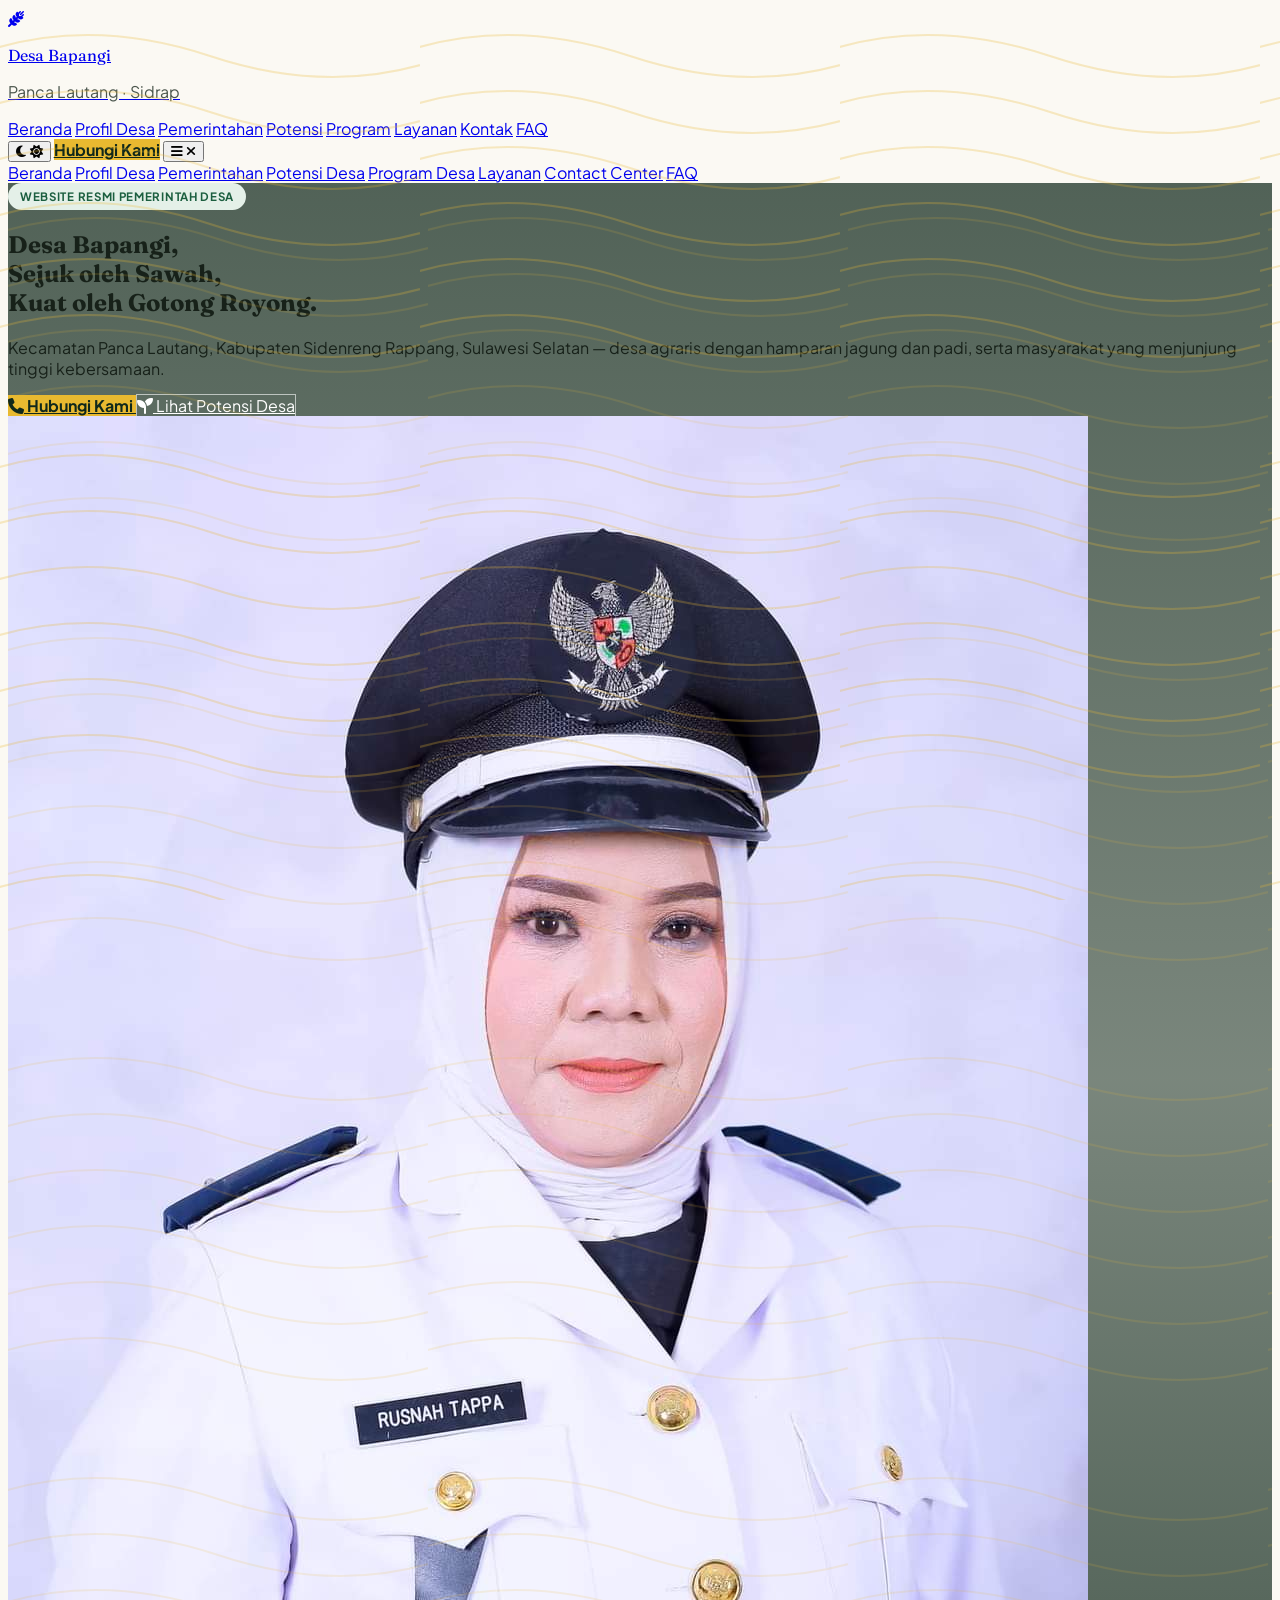
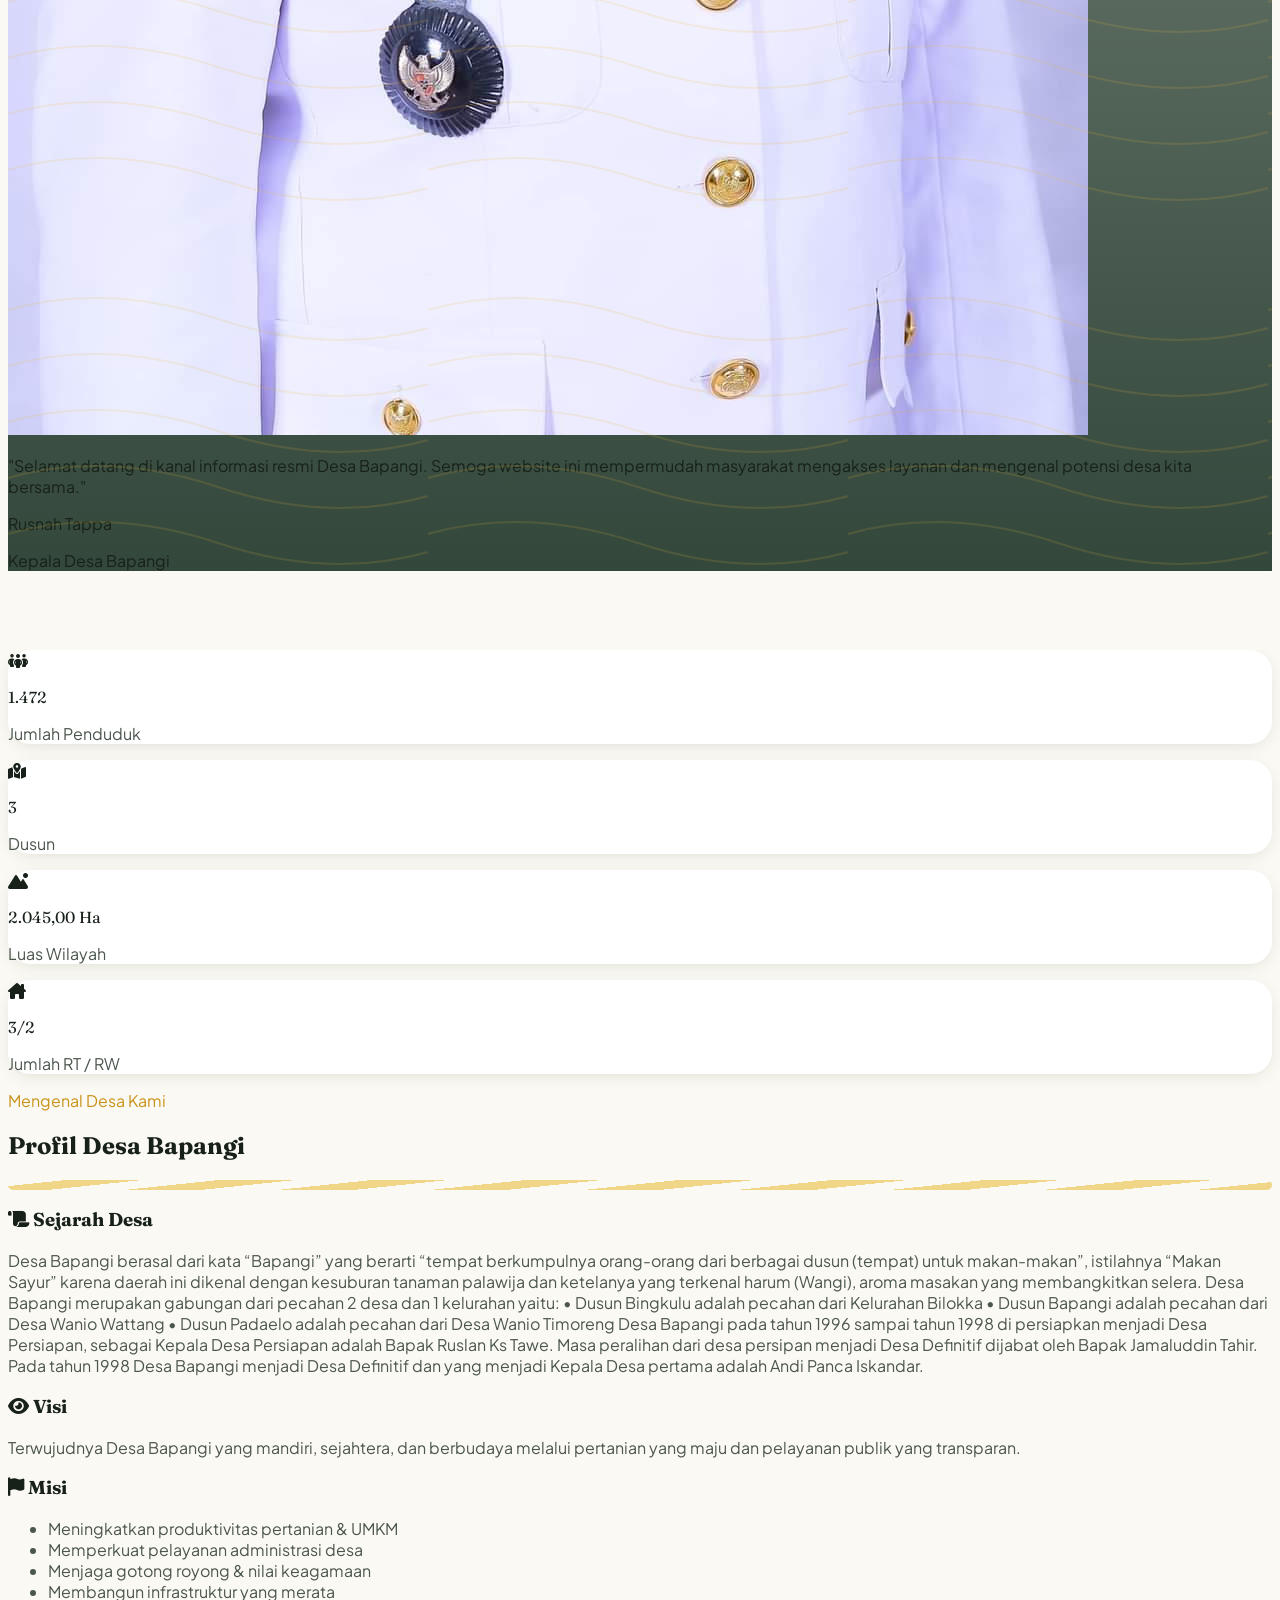
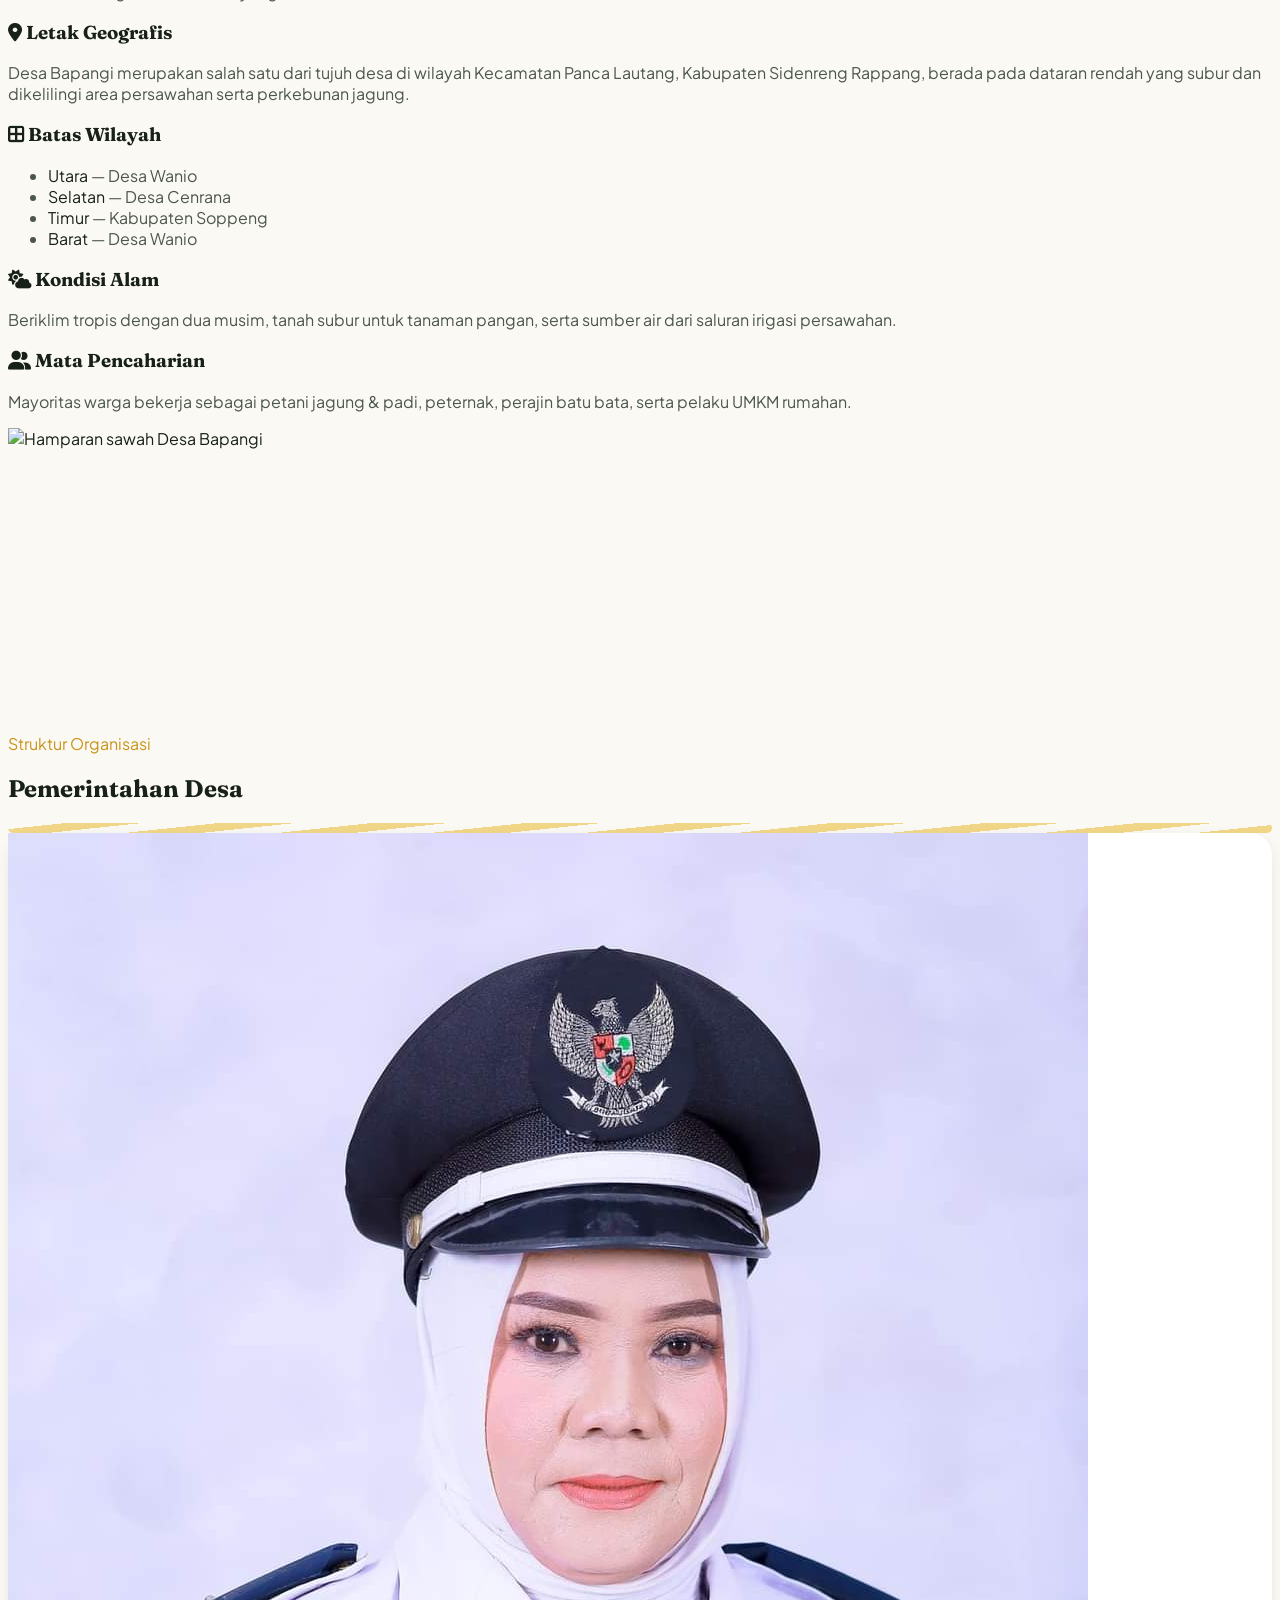
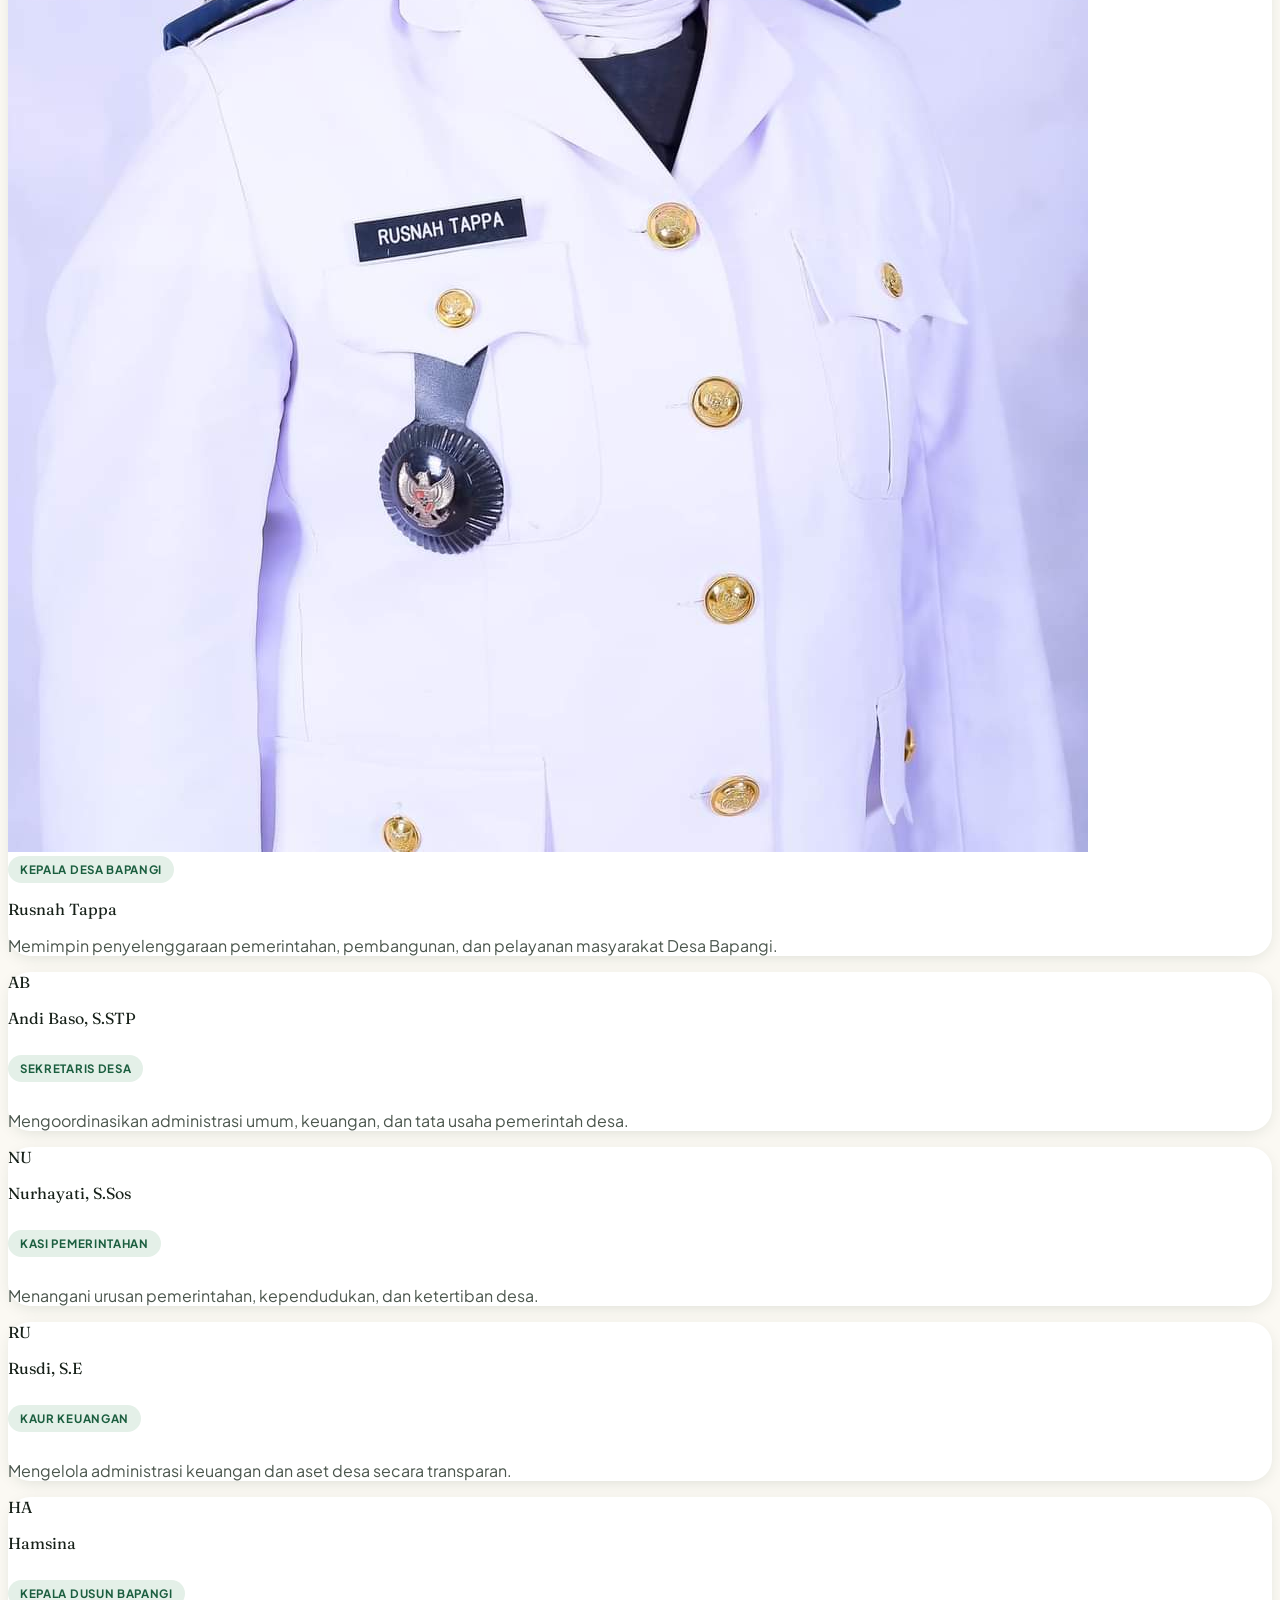
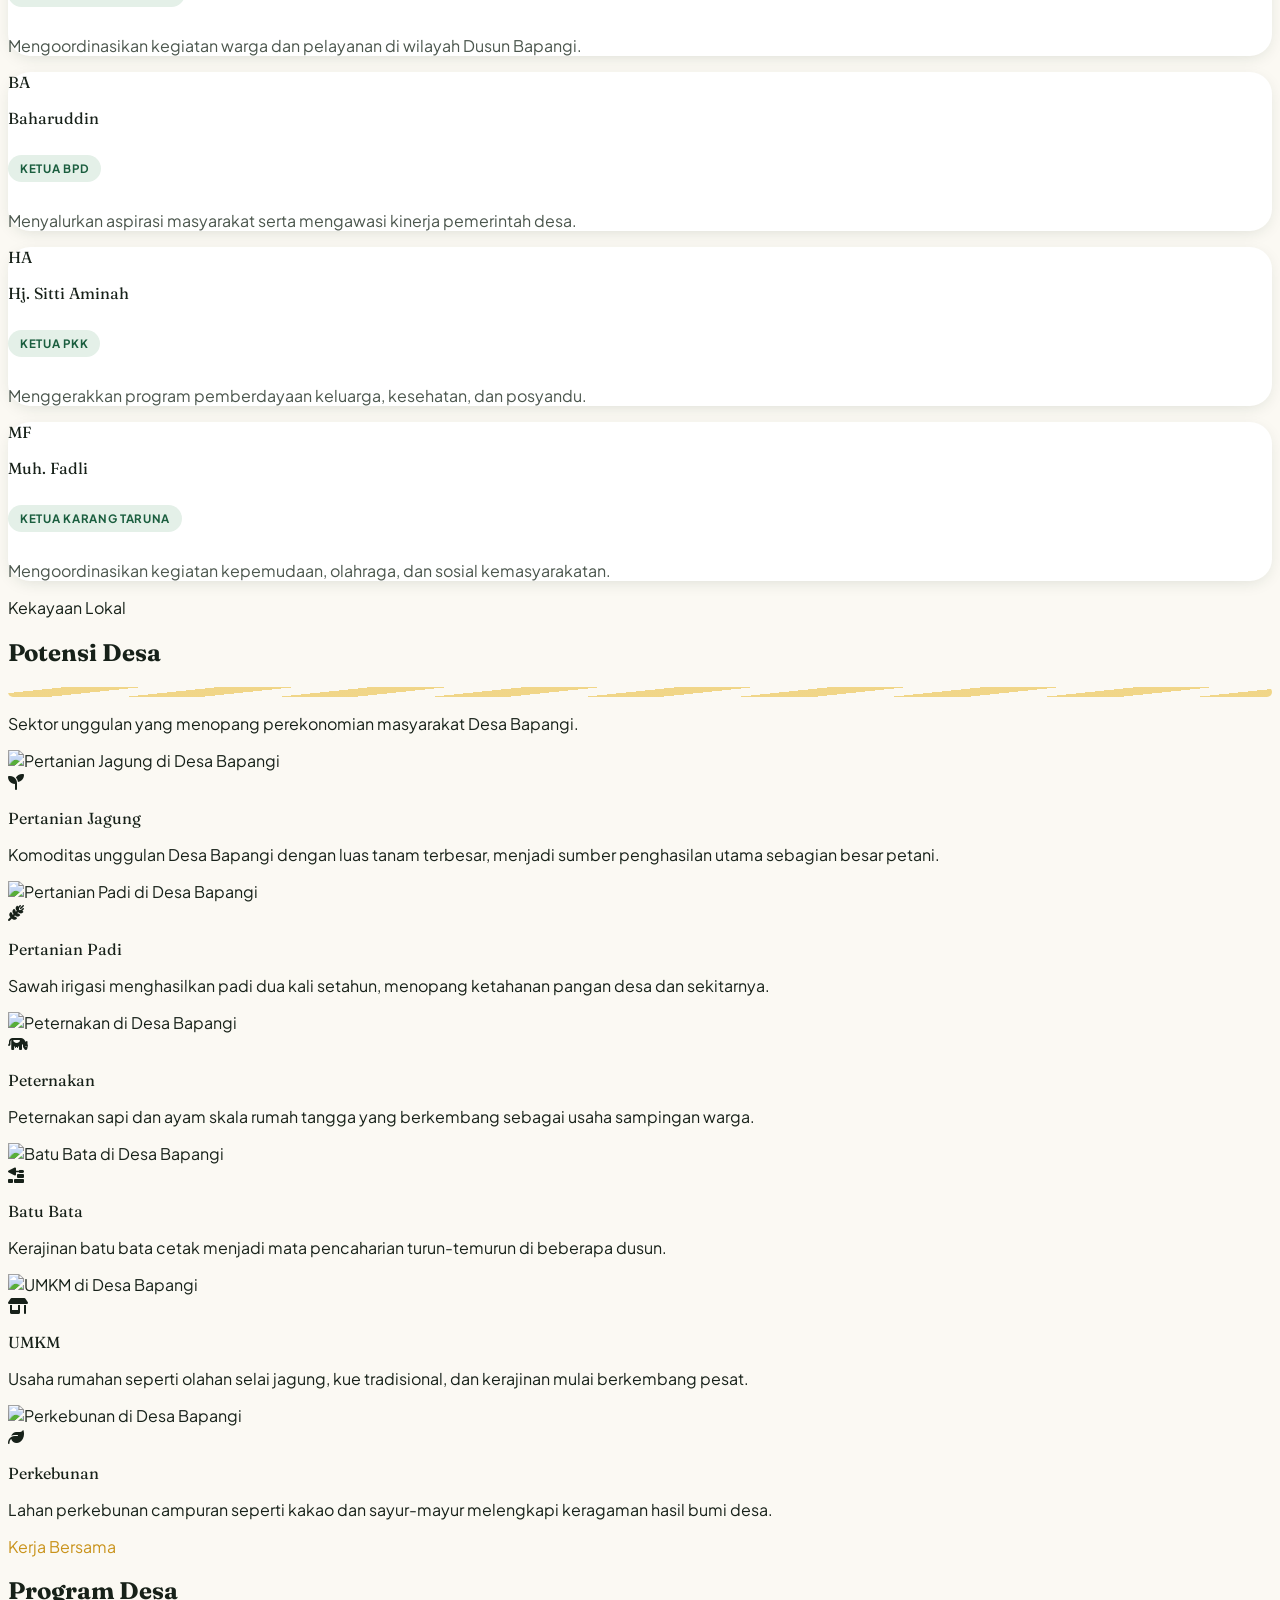
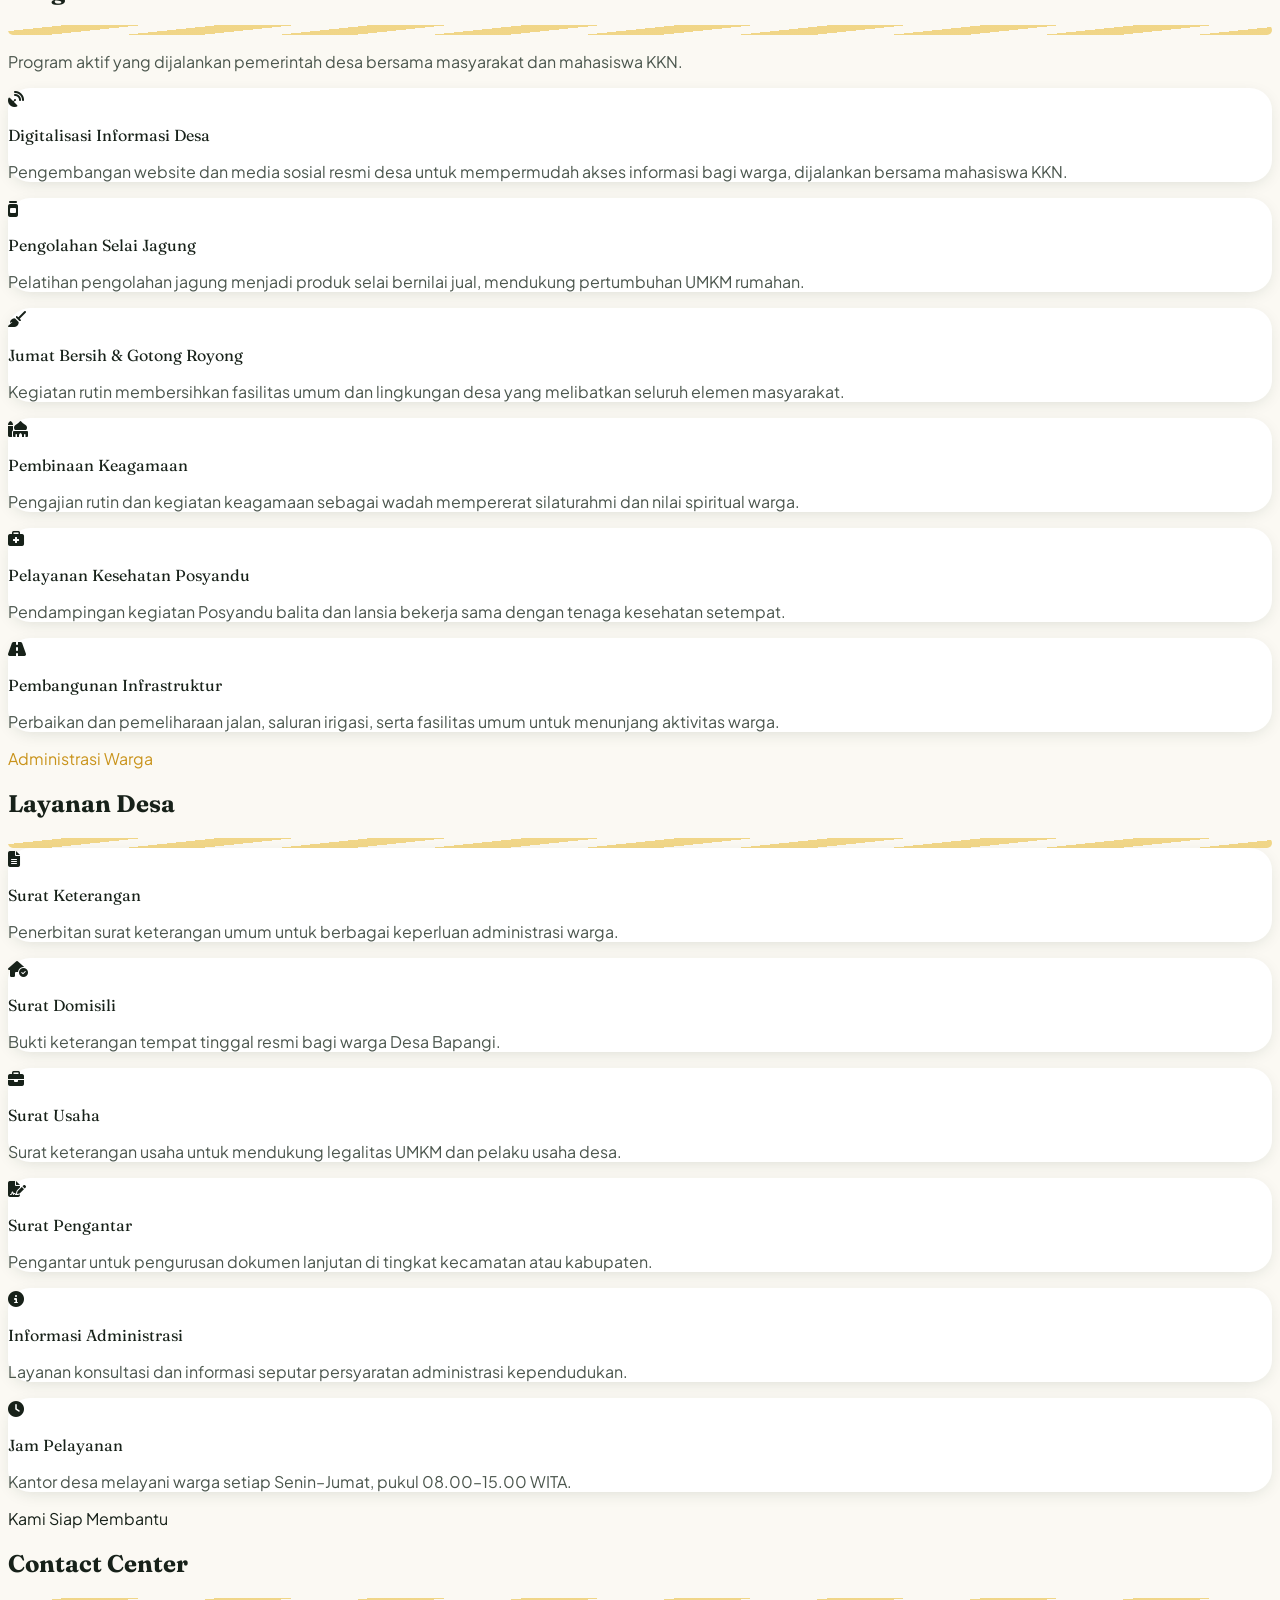
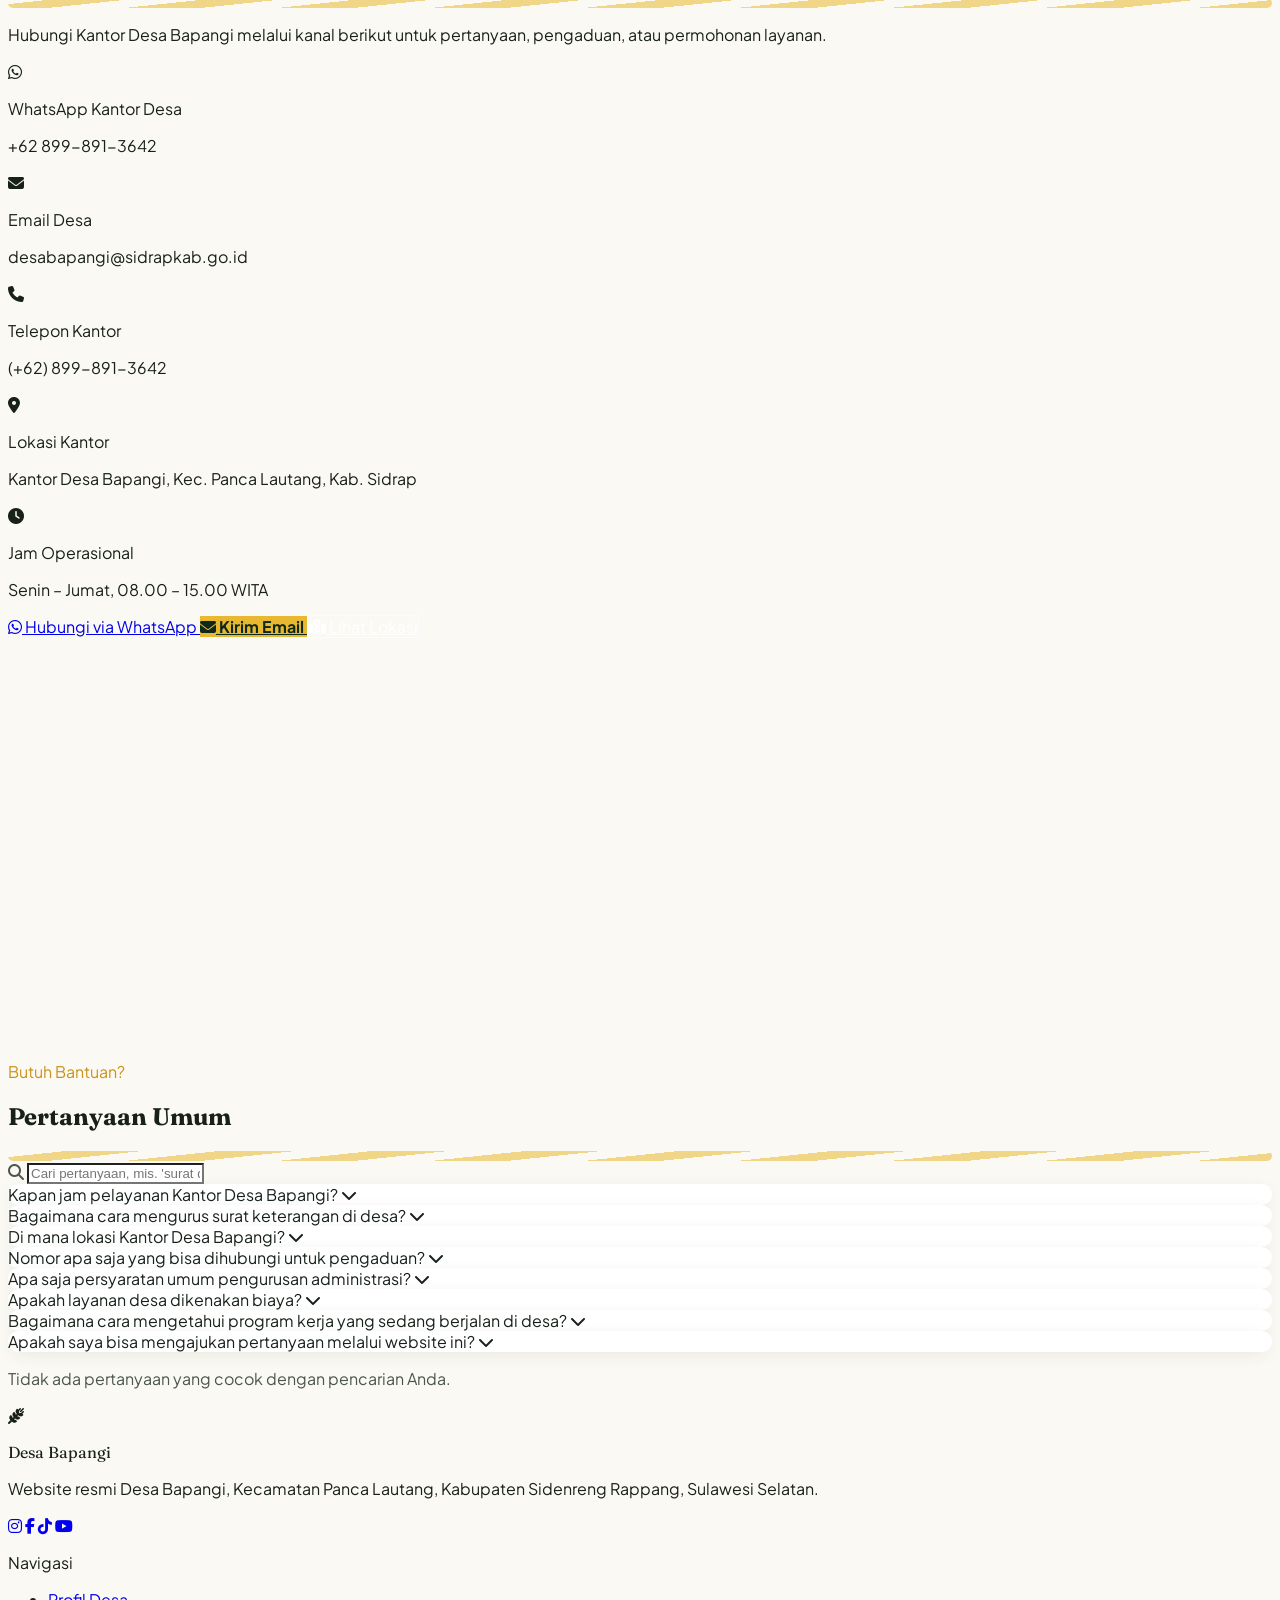
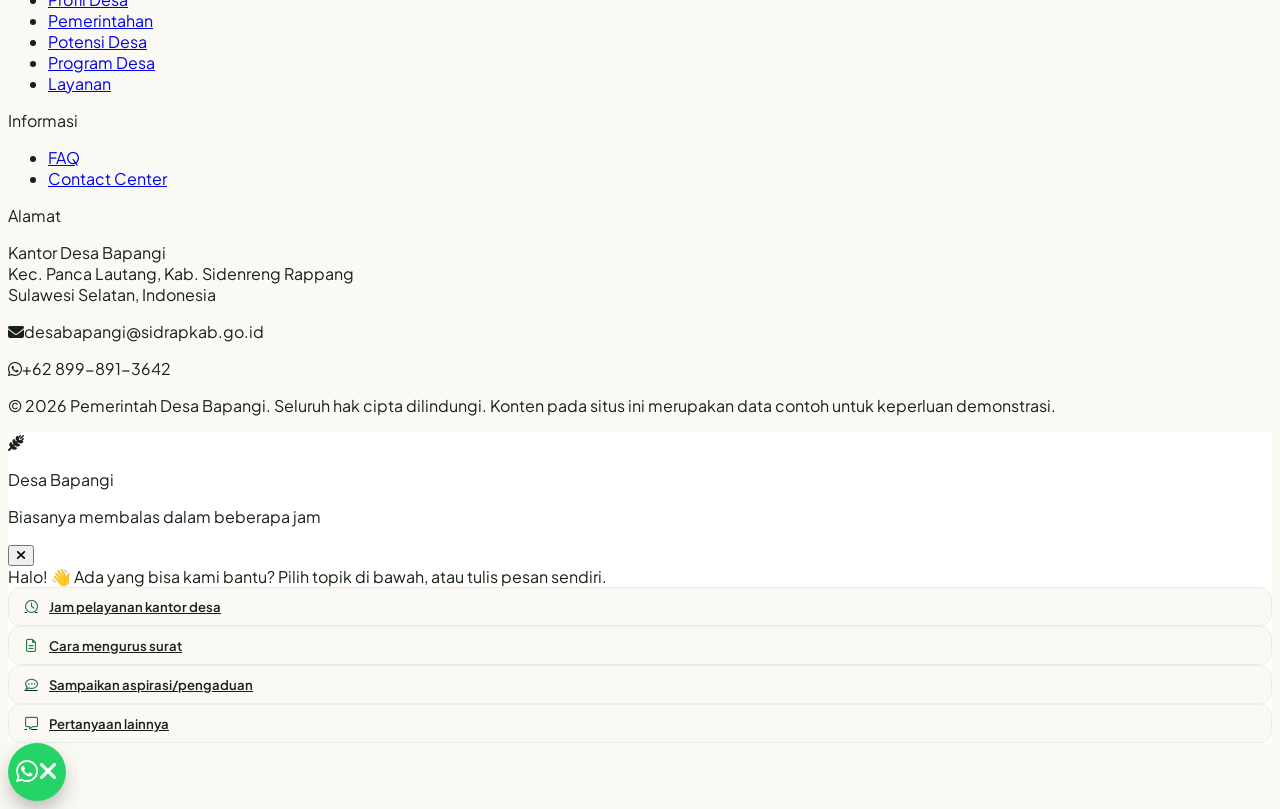
==== commit 541693ae: "Add files via upload" ====
--- a/index.html
+++ b/index.html
@@ -3,8 +3,10 @@
 <head>
 <meta charset="UTF-8" />
 <meta name="viewport" content="width=device-width, initial-scale=1.0" />
-<title>Desa Bapangi — Panca Lautang, Sidenreng Rappang</title>
-<meta name="description" content="Website resmi Profil Desa Bapangi, Kecamatan Panca Lautang, Kabupaten Sidenreng Rappang, Sulawesi Selatan. Informasi pemerintahan, potensi, program, dan layanan desa." />
+<title>Desa Bapangi </title>
+<link rel="icon" href="assets/img/favicon.png"
+<meta name="description" content="Website resmi Profil Desa Bapangi, Kecamatan Panca Lautang, Kabupaten Sidenreng Rappang, Sulawesi Selatan. Informasi pemerintahan, potensi, program, dan layanan desa." >
+
 
 <!-- Fonts -->
 <link rel="preconnect" href="https://fonts.googleapis.com">
@@ -65,8 +67,6 @@
       <a href="#pemerintahan" class="nav-link">Pemerintahan</a>
       <a href="#potensi" class="nav-link">Potensi</a>
       <a href="#program" class="nav-link">Program</a>
-      <a href="#berita" class="nav-link">Berita</a>
-      <a href="#galeri" class="nav-link">Galeri</a>
       <a href="#layanan" class="nav-link">Layanan</a>
       <a href="#kontak" class="nav-link">Kontak</a>
       <a href="#faq" class="nav-link">FAQ</a>
@@ -93,8 +93,6 @@
       <a href="#pemerintahan" class="py-2.5 border-b border-green-100 dark:border-green-800">Pemerintahan</a>
       <a href="#potensi" class="py-2.5 border-b border-green-100 dark:border-green-800">Potensi Desa</a>
       <a href="#program" class="py-2.5 border-b border-green-100 dark:border-green-800">Program Desa</a>
-      <a href="#berita" class="py-2.5 border-b border-green-100 dark:border-green-800">Berita &amp; Kegiatan</a>
-      <a href="#galeri" class="py-2.5 border-b border-green-100 dark:border-green-800">Galeri</a>
       <a href="#layanan" class="py-2.5 border-b border-green-100 dark:border-green-800">Layanan</a>
       <a href="#kontak" class="py-2.5 border-b border-green-100 dark:border-green-800">Contact Center</a>
       <a href="#faq" class="py-2.5">FAQ</a>
@@ -128,10 +126,11 @@
 
     <!-- Sambutan Kepala Desa -->
     <div data-aos="fade-up" data-aos-delay="150" class="mt-14 max-w-xl bg-white/10 border border-white/15 backdrop-blur-md rounded-xl2 p-5 sm:p-6 flex gap-4 items-start">
-      <img src="https://images.unsplash.com/photo-1560250097-0b93528c311a?q=80&w=200&auto=format&fit=crop" alt="Kepala Desa Bapangi" class="w-16 h-16 rounded-full object-cover ring-2 ring-gold-500 flex-shrink-0" />
+      <img src="assets/img/WhatsApp Image 2026-07-13 at 10.53.37.jpeg" alt="Kepala Desa Bapangi" class="w-16 h-16 rounded-full object-cover ring-2 ring-gold-500 flex-shrink-0" />
       <div>
         <p class="text-white/90 text-sm italic leading-relaxed">"Selamat datang di kanal informasi resmi Desa Bapangi. Semoga website ini mempermudah masyarakat mengakses layanan dan mengenal potensi desa kita bersama."</p>
-        <p class="text-gold-400 font-bold text-sm mt-3">Drs. H. Muhammad Yusuf</p>
+        <!-- Nama berdasarkan data publik terkini; mohon verifikasi/perbarui dengan data resmi Kantor Desa Bapangi -->
+        <p class="text-gold-400 font-bold text-sm mt-3">Rusnah Tappa</p>
         <p class="text-white/60 text-xs">Kepala Desa Bapangi</p>
       </div>
     </div>
@@ -145,22 +144,22 @@
     <div class="grid grid-cols-2 lg:grid-cols-4 gap-4 sm:gap-6">
       <div data-aos="fade-up" class="card p-6 text-center">
         <i class="fa-solid fa-people-group text-green-600 dark:text-gold-400 text-2xl mb-2"></i>
-        <p class="stat-num text-3xl sm:text-4xl font-bold text-green-800 dark:text-cream"><span data-count="3482">0</span></p>
+        <p class="stat-num text-3xl sm:text-4xl font-bold text-green-800 dark:text-cream"><span data-count="1472">0</span></p>
         <p class="text-xs text-ink-soft mt-1 uppercase tracking-wide">Jumlah Penduduk</p>
       </div>
       <div data-aos="fade-up" data-aos-delay="100" class="card p-6 text-center">
         <i class="fa-solid fa-map-location-dot text-green-600 dark:text-gold-400 text-2xl mb-2"></i>
-        <p class="stat-num text-3xl sm:text-4xl font-bold text-green-800 dark:text-cream"><span data-count="4">0</span></p>
+        <p class="stat-num text-3xl sm:text-4xl font-bold text-green-800 dark:text-cream"><span data-count="3">0</span></p>
         <p class="text-xs text-ink-soft mt-1 uppercase tracking-wide">Dusun</p>
       </div>
       <div data-aos="fade-up" data-aos-delay="200" class="card p-6 text-center">
         <i class="fa-solid fa-mountain-sun text-green-600 dark:text-gold-400 text-2xl mb-2"></i>
-        <p class="stat-num text-3xl sm:text-4xl font-bold text-green-800 dark:text-cream"><span data-count="12.5" data-decimals="1" data-suffix=" km²">0</span></p>
+        <p class="stat-num text-3xl sm:text-4xl font-bold text-green-800 dark:text-cream"><span data-count="2045" data-decimals="2" data-suffix=" Ha">0</span></p>
         <p class="text-xs text-ink-soft mt-1 uppercase tracking-wide">Luas Wilayah</p>
       </div>
       <div data-aos="fade-up" data-aos-delay="300" class="card p-6 text-center">
         <i class="fa-solid fa-house-chimney text-green-600 dark:text-gold-400 text-2xl mb-2"></i>
-        <p class="stat-num text-3xl sm:text-4xl font-bold text-green-800 dark:text-cream"><span data-count="8">0</span>/<span data-count="4">0</span></p>
+        <p class="stat-num text-3xl sm:text-4xl font-bold text-green-800 dark:text-cream"><span data-count="3">0</span>/<span data-count="2">0</span></p>
         <p class="text-xs text-ink-soft mt-1 uppercase tracking-wide">Jumlah RT / RW</p>
       </div>
     </div>
@@ -180,7 +179,12 @@
       <div data-aos="fade-right" class="space-y-8">
         <div>
           <h3 class="font-display font-bold text-xl text-green-700 dark:text-gold-400 flex items-center gap-2"><i class="fa-solid fa-scroll text-gold-500"></i> Sejarah Desa</h3>
-          <p class="text-ink-soft mt-2 leading-relaxed text-sm sm:text-base">Desa Bapangi terbentuk dari beberapa kampung yang bermukim di sekitar aliran persawahan Panca Lautang. Nama "Bapangi" diwariskan turun-temurun oleh masyarakat awal yang menetap dan membuka lahan pertanian di wilayah ini. Seiring waktu, desa berkembang menjadi kawasan agraris yang dikenal dengan hasil jagung dan padinya.</p>
+          <p class="text-ink-soft mt-2 leading-relaxed text-sm sm:text-base">Desa Bapangi berasal dari kata “Bapangi” yang berarti “tempat berkumpulnya orang-orang dari berbagai dusun (tempat) untuk makan-makan”, istilahnya “Makan Sayur” karena daerah ini dikenal dengan kesuburan tanaman palawija dan ketelanya yang terkenal harum (Wangi), aroma masakan yang membangkitkan selera. Desa Bapangi merupakan gabungan dari pecahan 2 desa dan 1 kelurahan yaitu: •	Dusun Bingkulu adalah pecahan dari Kelurahan Bilokka
+•	Dusun Bapangi adalah pecahan dari Desa Wanio Wattang
+•	Dusun Padaelo adalah pecahan dari Desa Wanio Timoreng
+Desa Bapangi pada tahun 1996 sampai tahun 1998 di persiapkan menjadi Desa Persiapan, sebagai Kepala Desa Persiapan adalah Bapak Ruslan Ks Tawe. 
+Masa peralihan dari desa persipan menjadi Desa Definitif dijabat oleh Bapak Jamaluddin Tahir. Pada tahun 1998 Desa Bapangi menjadi Desa Definitif dan yang menjadi Kepala Desa pertama adalah Andi Panca Iskandar.
+</p>
         </div>
         <div class="grid sm:grid-cols-2 gap-6">
           <div>
@@ -200,15 +204,16 @@
         <div class="grid sm:grid-cols-2 gap-6">
           <div>
             <h3 class="font-display font-bold text-lg text-green-700 dark:text-gold-400 flex items-center gap-2"><i class="fa-solid fa-location-dot text-gold-500"></i> Letak Geografis</h3>
-            <p class="text-ink-soft mt-2 text-sm leading-relaxed">Terletak di Kecamatan Panca Lautang, Kabupaten Sidenreng Rappang, sekitar 15 km dari pusat kabupaten, pada dataran rendah yang subur untuk pertanian.</p>
+            <p class="text-ink-soft mt-2 text-sm leading-relaxed">Desa Bapangi merupakan salah satu dari tujuh desa di wilayah Kecamatan Panca Lautang, Kabupaten Sidenreng Rappang, berada pada dataran rendah yang subur dan dikelilingi area persawahan serta perkebunan jagung.</p>
           </div>
           <div>
             <h3 class="font-display font-bold text-lg text-green-700 dark:text-gold-400 flex items-center gap-2"><i class="fa-solid fa-border-all text-gold-500"></i> Batas Wilayah</h3>
+            <!-- CONTOH — mohon sesuaikan arah mata angin & nama desa berbatasan dengan data resmi dari Kantor Desa Bapangi -->
             <ul class="text-ink-soft mt-2 text-sm leading-relaxed space-y-1">
-              <li><span class="font-semibold text-ink">Utara</span> — Desa Wanio Selatan</li>
-              <li><span class="font-semibold text-ink">Selatan</span> — Desa Amparita</li>
-              <li><span class="font-semibold text-ink">Timur</span> — Desa Bila</li>
-              <li><span class="font-semibold text-ink">Barat</span> — Desa Kanie</li>
+              <li><span class="font-semibold text-ink">Utara</span> — Desa Wanio</li>
+              <li><span class="font-semibold text-ink">Selatan</span> — Desa Cenrana</li>
+              <li><span class="font-semibold text-ink">Timur</span> — Kabupaten Soppeng</li>
+              <li><span class="font-semibold text-ink">Barat</span> — Desa Wanio</li>
             </ul>
           </div>
         </div>
@@ -229,7 +234,7 @@
         <div class="rounded-xl2 overflow-hidden shadow-soft border border-green-100 dark:border-green-800">
           <iframe
             title="Peta Lokasi Desa Bapangi"
-            src="https://www.google.com/maps?q=Panca+Lautang,+Sidenreng+Rappang,+Sulawesi+Selatan&output=embed"
+            src="https://www.google.com/maps?q=Bapangi,+Kec.+Panca+Lautang,+Kabupaten+Sidenreng+Rappang,+Sulawesi+Selatan&z=16&output=embed"
             width="100%" height="280" style="border:0;" loading="lazy" referrerpolicy="no-referrer-when-downgrade">
           </iframe>
         </div>
@@ -247,9 +252,11 @@
       <div class="contour-rule w-24 mt-4"></div>
     </div>
 
-    <div class="grid sm:grid-cols-2 lg:grid-cols-4 gap-6" id="aparatur-grid">
-      <!-- Card template repeated -->
-    </div>
+    <!-- Kepala Desa — satu-satunya kartu yang memakai foto -->
+    <div id="kepala-desa-spotlight" class="mb-8"></div>
+
+    <!-- Aparatur lainnya — tanpa foto, memakai avatar inisial -->
+    <div class="grid sm:grid-cols-2 lg:grid-cols-3 gap-5" id="aparatur-grid"></div>
   </div>
 </section>
 
@@ -284,49 +291,6 @@
   </div>
 </section>
 
-<!-- ============ BERITA & KEGIATAN ============ -->
-<section id="berita" class="py-20 lg:py-28">
-  <div class="max-w-7xl mx-auto px-5 lg:px-8">
-    <div class="max-w-2xl mb-14" data-aos="fade-up">
-      <span class="section-eyebrow text-xs font-bold tracking-[0.2em] uppercase">Selalu Terkini</span>
-      <h2 class="font-display font-bold text-3xl sm:text-4xl text-green-800 dark:text-cream mt-3">Berita &amp; Kegiatan</h2>
-      <div class="contour-rule w-24 mt-4"></div>
-    </div>
-
-    <div class="grid sm:grid-cols-2 lg:grid-cols-3 gap-7" id="berita-grid"></div>
-  </div>
-</section>
-
-<!-- ============ GALERI ============ -->
-<section id="galeri" class="py-20 lg:py-28 bg-white dark:bg-green-900/40">
-  <div class="max-w-7xl mx-auto px-5 lg:px-8">
-    <div class="max-w-2xl mb-10" data-aos="fade-up">
-      <span class="section-eyebrow text-xs font-bold tracking-[0.2em] uppercase">Dokumentasi</span>
-      <h2 class="font-display font-bold text-3xl sm:text-4xl text-green-800 dark:text-cream mt-3">Galeri</h2>
-      <div class="contour-rule w-24 mt-4"></div>
-    </div>
-
-    <div class="flex flex-wrap gap-3 mb-8" data-aos="fade-up">
-      <button data-filter="semua" class="btn-green px-4 py-2 rounded-full text-xs font-bold">Semua</button>
-      <button data-filter="desa" class="bg-surface border border-green-100 dark:border-green-800 px-4 py-2 rounded-full text-xs font-bold text-ink">Foto Desa</button>
-      <button data-filter="masyarakat" class="bg-surface border border-green-100 dark:border-green-800 px-4 py-2 rounded-full text-xs font-bold text-ink">Kegiatan Masyarakat</button>
-      <button data-filter="pemdes" class="bg-surface border border-green-100 dark:border-green-800 px-4 py-2 rounded-full text-xs font-bold text-ink">Kegiatan Pemdes</button>
-      <button data-filter="kkn" class="bg-surface border border-green-100 dark:border-green-800 px-4 py-2 rounded-full text-xs font-bold text-ink">Kegiatan KKN</button>
-    </div>
-
-    <div class="grid grid-cols-2 md:grid-cols-4 gap-4" id="galeri-grid"></div>
-  </div>
-</section>
-
-<!-- Lightbox -->
-<div id="lightbox" class="hidden fixed inset-0 z-[70] bg-black/80 items-center justify-center p-5">
-  <div class="relative max-w-3xl w-full">
-    <button id="lightbox-close" aria-label="Tutup" class="absolute -top-11 right-0 text-white text-2xl w-10 h-10 flex items-center justify-center hover:text-gold-400"><i class="fa-solid fa-xmark"></i></button>
-    <img id="lightbox-img" src="" alt="" class="w-full max-h-[75vh] object-contain rounded-xl2" />
-    <p id="lightbox-caption" class="text-white/80 text-sm text-center mt-3"></p>
-  </div>
-</div>
-
 <!-- ============ LAYANAN ============ -->
 <section id="layanan" class="py-20 lg:py-28">
   <div class="max-w-7xl mx-auto px-5 lg:px-8">
@@ -357,7 +321,7 @@
           <div class="w-12 h-12 rounded-full bg-[#25D366]/20 text-[#25D366] flex items-center justify-center text-xl flex-shrink-0"><i class="fa-brands fa-whatsapp"></i></div>
           <div>
             <p class="text-white/60 text-xs uppercase tracking-wide">WhatsApp Kantor Desa</p>
-            <p class="text-white font-bold">+62 812-3456-7890</p>
+            <p class="text-white font-bold">+62 899-891-3642</p>
           </div>
         </div>
         <div class="bg-white/10 border border-white/15 backdrop-blur-md rounded-xl2 p-5 flex items-center gap-4">
@@ -371,7 +335,7 @@
           <div class="w-12 h-12 rounded-full bg-gold-500/20 text-gold-400 flex items-center justify-center text-xl flex-shrink-0"><i class="fa-solid fa-phone"></i></div>
           <div>
             <p class="text-white/60 text-xs uppercase tracking-wide">Telepon Kantor</p>
-            <p class="text-white font-bold">(0421) 123-456</p>
+            <p class="text-white font-bold">(+62) 899-891-3642</p>
           </div>
         </div>
         <div class="bg-white/10 border border-white/15 backdrop-blur-md rounded-xl2 p-5 flex items-center gap-4">
@@ -390,13 +354,13 @@
         </div>
 
         <div class="flex flex-wrap gap-3 pt-2">
-          <a href="https://wa.me/6281234567890" target="_blank" rel="noopener" class="flex-1 min-w-[160px] text-center bg-[#25D366] text-white font-bold px-5 py-3 rounded-full text-sm hover:brightness-110 transition inline-flex items-center justify-center gap-2">
+          <a href="https://wa.me/628998913642" target="_blank" rel="noopener" class="flex-1 min-w-[160px] text-center bg-[#25D366] text-white font-bold px-5 py-3 rounded-full text-sm hover:brightness-110 transition inline-flex items-center justify-center gap-2">
             <i class="fa-brands fa-whatsapp"></i> Hubungi via WhatsApp
           </a>
           <a href="mailto:desabapangi@sidrapkab.go.id" class="flex-1 min-w-[160px] text-center btn-gold px-5 py-3 rounded-full text-sm inline-flex items-center justify-center gap-2">
             <i class="fa-solid fa-envelope"></i> Kirim Email
           </a>
-          <a href="https://www.google.com/maps?q=Panca+Lautang,+Sidenreng+Rappang" target="_blank" rel="noopener" class="flex-1 min-w-[160px] text-center btn-outline-white px-5 py-3 rounded-full text-sm inline-flex items-center justify-center gap-2">
+          <a href="https://www.google.com/maps/place/Bapangi,+Kec.+Panca+Lautang,+Kabupaten+Sidenreng+Rappang,+Sulawesi+Selatan/data=!4m2!3m1!1s0x2d95c1dc83dc2cc1:0x3c857bd6ed94220e" target="_blank" rel="noopener" class="flex-1 min-w-[160px] text-center btn-outline-white px-5 py-3 rounded-full text-sm inline-flex items-center justify-center gap-2">
             <i class="fa-solid fa-map-location-dot"></i> Lihat Lokasi
           </a>
         </div>
@@ -405,7 +369,7 @@
       <div class="lg:col-span-3 rounded-xl2 overflow-hidden shadow-soft border border-white/10" data-aos="fade-left">
         <iframe
           title="Peta Kantor Desa Bapangi"
-          src="https://www.google.com/maps?q=Panca+Lautang,+Sidenreng+Rappang,+Sulawesi+Selatan&output=embed"
+          src="https://www.google.com/maps?q=Bapangi,+Kec.+Panca+Lautang,+Kabupaten+Sidenreng+Rappang,+Sulawesi+Selatan&z=16&output=embed"
           width="100%" height="100%" style="border:0; min-height:420px;" loading="lazy" referrerpolicy="no-referrer-when-downgrade">
         </iframe>
       </div>
@@ -433,14 +397,6 @@
 </section>
 
 </main>
-
-<!-- News Modal -->
-<div id="news-modal" class="hidden fixed inset-0 z-[70] bg-black/70 items-center justify-center p-5">
-  <div class="relative max-w-xl w-full bg-surface rounded-xl2 p-6 sm:p-8 max-h-[85vh] overflow-y-auto">
-    <button id="news-modal-close" aria-label="Tutup" class="absolute top-4 right-4 text-ink text-xl w-9 h-9 flex items-center justify-center hover:text-gold-600"><i class="fa-solid fa-xmark"></i></button>
-    <div id="news-modal-body"></div>
-  </div>
-</div>
 
 <!-- ============ FOOTER ============ -->
 <footer class="bg-green-900 text-white/80 pt-16 pb-8">
@@ -473,8 +429,6 @@
     <div>
       <p class="text-white font-bold mb-4 text-sm uppercase tracking-wide">Informasi</p>
       <ul class="space-y-2 text-sm">
-        <li><a href="#berita" class="hover:text-gold-400">Berita &amp; Kegiatan</a></li>
-        <li><a href="#galeri" class="hover:text-gold-400">Galeri</a></li>
         <li><a href="#faq" class="hover:text-gold-400">FAQ</a></li>
         <li><a href="#kontak" class="hover:text-gold-400">Contact Center</a></li>
       </ul>
@@ -484,7 +438,7 @@
       <p class="text-white font-bold mb-4 text-sm uppercase tracking-wide">Alamat</p>
       <p class="text-sm leading-relaxed">Kantor Desa Bapangi<br>Kec. Panca Lautang, Kab. Sidenreng Rappang<br>Sulawesi Selatan, Indonesia</p>
       <p class="text-sm mt-3"><i class="fa-solid fa-envelope mr-2"></i>desabapangi@sidrapkab.go.id</p>
-      <p class="text-sm mt-1"><i class="fa-brands fa-whatsapp mr-2"></i>+62 812-3456-7890</p>
+      <p class="text-sm mt-1"><i class="fa-brands fa-whatsapp mr-2"></i>+62 899-891-3642</p>
     </div>
   </div>
 
@@ -494,7 +448,45 @@
 </footer>
 
 <!-- Floating buttons -->
-<a href="https://wa.me/6281234567890" target="_blank" rel="noopener" class="fab-wa" aria-label="Hubungi via WhatsApp"><i class="fa-brands fa-whatsapp"></i></a>
+<!-- Widget Chat Cepat WhatsApp -->
+<div id="wa-widget" class="fixed right-5 bottom-5 z-40 flex flex-col items-end gap-3">
+  <div id="wa-panel" class="hidden w-[300px] max-w-[85vw] bg-surface rounded-xl2 shadow-soft overflow-hidden border border-green-100 dark:border-green-800">
+    <div class="bg-green-700 px-4 py-3.5 flex items-center gap-3">
+      <div class="w-9 h-9 rounded-full bg-gold-500 flex items-center justify-center text-green-900 flex-shrink-0">
+        <i class="fa-solid fa-wheat-awn"></i>
+      </div>
+      <div class="flex-1 min-w-0">
+        <p class="text-white font-bold text-sm leading-tight">Desa Bapangi</p>
+        <p class="text-white/70 text-[11px] leading-tight"><span class="inline-block w-1.5 h-1.5 rounded-full bg-green-300 mr-1"></span>Biasanya membalas dalam beberapa jam</p>
+      </div>
+      <button id="wa-panel-close" aria-label="Tutup" class="text-white/70 hover:text-white w-7 h-7 flex items-center justify-center flex-shrink-0"><i class="fa-solid fa-xmark"></i></button>
+    </div>
+    <div class="p-4">
+      <div class="bg-green-50 dark:bg-green-800/60 text-ink text-sm rounded-xl2 rounded-tl-sm px-4 py-3 mb-4 leading-relaxed">
+        Halo! 👋 Ada yang bisa kami bantu? Pilih topik di bawah, atau tulis pesan sendiri.
+      </div>
+      <div class="flex flex-col gap-2">
+        <a href="https://wa.me/6281234567890?text=Halo%2C%20saya%20ingin%20bertanya%20jam%20pelayanan%20Kantor%20Desa%20Bapangi." target="_blank" rel="noopener" class="quick-reply">
+          <i class="fa-regular fa-clock"></i> Jam pelayanan kantor desa
+        </a>
+        <a href="https://wa.me/6281234567890?text=Halo%2C%20saya%20ingin%20bertanya%20persyaratan%20mengurus%20surat%20di%20Desa%20Bapangi." target="_blank" rel="noopener" class="quick-reply">
+          <i class="fa-regular fa-file-lines"></i> Cara mengurus surat
+        </a>
+        <a href="https://wa.me/6281234567890?text=Halo%2C%20saya%20ingin%20menyampaikan%20aspirasi%2Fpengaduan%20untuk%20Desa%20Bapangi." target="_blank" rel="noopener" class="quick-reply">
+          <i class="fa-regular fa-comment-dots"></i> Sampaikan aspirasi/pengaduan
+        </a>
+        <a href="https://wa.me/6281234567890?text=Halo%2C%20saya%20ingin%20bertanya%20seputar%20Desa%20Bapangi." target="_blank" rel="noopener" class="quick-reply">
+          <i class="fa-regular fa-message"></i> Pertanyaan lainnya
+        </a>
+      </div>
+    </div>
+  </div>
+
+  <button id="wa-toggle" class="fab-wa" aria-label="Buka chat cepat WhatsApp" aria-expanded="false">
+    <i class="fa-brands fa-whatsapp icon-wa-open"></i>
+    <i class="fa-solid fa-xmark icon-wa-close hidden"></i>
+  </button>
+</div>
 <button id="back-to-top" class="fab-top" aria-label="Kembali ke atas"><i class="fa-solid fa-arrow-up"></i></button>
 
 <!-- ============ SCRIPTS ============ -->
--- a/assets/css/style.css
+++ b/assets/css/style.css
@@ -98,7 +98,7 @@
 .hero-wrap {
   position: relative;
   background: linear-gradient(180deg, rgba(16,40,27,.72) 0%, rgba(16,40,27,.55) 45%, rgba(16,40,27,.85) 100%),
-              url('https://images.unsplash.com/photo-1500076656116-558758c991c1?q=80&w=1974&auto=format&fit=crop') center/cover no-repeat;
+              url('assets/img/favicon.jpg') center/cover no-repeat;
   min-height: 92vh;
 }
 .hero-topo {
@@ -157,44 +157,52 @@
   font-variant-numeric: tabular-nums;
 }
 
-/* ---------- Gallery ---------- */
-.gallery-item { overflow: hidden; border-radius: var(--radius-md); position: relative; cursor: zoom-in; }
-.gallery-item img { transition: transform .5s ease; }
-.gallery-item:hover img { transform: scale(1.09); }
-.gallery-item::after {
-  content: '';
-  position: absolute; inset: 0;
-  background: linear-gradient(180deg, rgba(16,40,27,0) 55%, rgba(16,40,27,.65) 100%);
-  opacity: 0; transition: opacity .3s ease;
-}
-.gallery-item:hover::after { opacity: 1; }
-
-/* Lightbox */
-#lightbox { backdrop-filter: blur(6px); }
-#lightbox:not(.hidden),
-#news-modal:not(.hidden) { display: flex; }
-
 /* ---------- FAQ accordion ---------- */
 .faq-item[open] summary .faq-chevron { transform: rotate(180deg); }
 .faq-item summary { list-style: none; cursor: pointer; }
 .faq-item summary::-webkit-details-marker { display: none; }
 .faq-chevron { transition: transform .25s ease; }
 
-/* ---------- Floating WhatsApp button ---------- */
+/* ---------- Floating WhatsApp quick-chat widget ---------- */
 .fab-wa {
-  position: fixed; right: 20px; bottom: 20px; z-index: 40;
   width: 58px; height: 58px; border-radius: 999px;
-  background: #25D366; color: #fff;
+  background: #25D366; color: #fff; border: none; cursor: pointer;
   display: flex; align-items: center; justify-content: center;
   font-size: 1.6rem;
   box-shadow: 0 10px 25px -6px rgba(0,0,0,.4);
   animation: pulse-wa 2.4s ease-in-out infinite;
 }
 .fab-wa:hover { animation: none; transform: scale(1.06); }
+.fab-wa[aria-expanded="true"] { animation: none; background: #1f9e56; }
 @keyframes pulse-wa {
   0%, 100% { box-shadow: 0 0 0 0 rgba(37,211,102,.45), 0 10px 25px -6px rgba(0,0,0,.4); }
   50% { box-shadow: 0 0 0 12px rgba(37,211,102,0), 0 10px 25px -6px rgba(0,0,0,.4); }
 }
+
+#wa-panel {
+  animation: wa-panel-in .25s ease;
+  transform-origin: bottom right;
+}
+@keyframes wa-panel-in {
+  from { opacity: 0; transform: translateY(12px) scale(.96); }
+  to { opacity: 1; transform: translateY(0) scale(1); }
+}
+
+.quick-reply {
+  display: flex; align-items: center; gap: 10px;
+  padding: 10px 14px;
+  border-radius: 12px;
+  background: var(--cream);
+  border: 1px solid var(--green-100);
+  color: var(--ink);
+  font-size: .82rem;
+  font-weight: 600;
+  transition: background .2s ease, border-color .2s ease, transform .2s ease;
+}
+.quick-reply i { color: var(--green-600); width: 16px; text-align: center; flex-shrink: 0; }
+.quick-reply:hover { background: var(--green-100); border-color: var(--green-500); transform: translateX(2px); }
+html.dark .quick-reply { background: var(--green-800); border-color: var(--green-700); }
+html.dark .quick-reply:hover { background: var(--green-700); }
 
 /* Back to top */
 .fab-top {
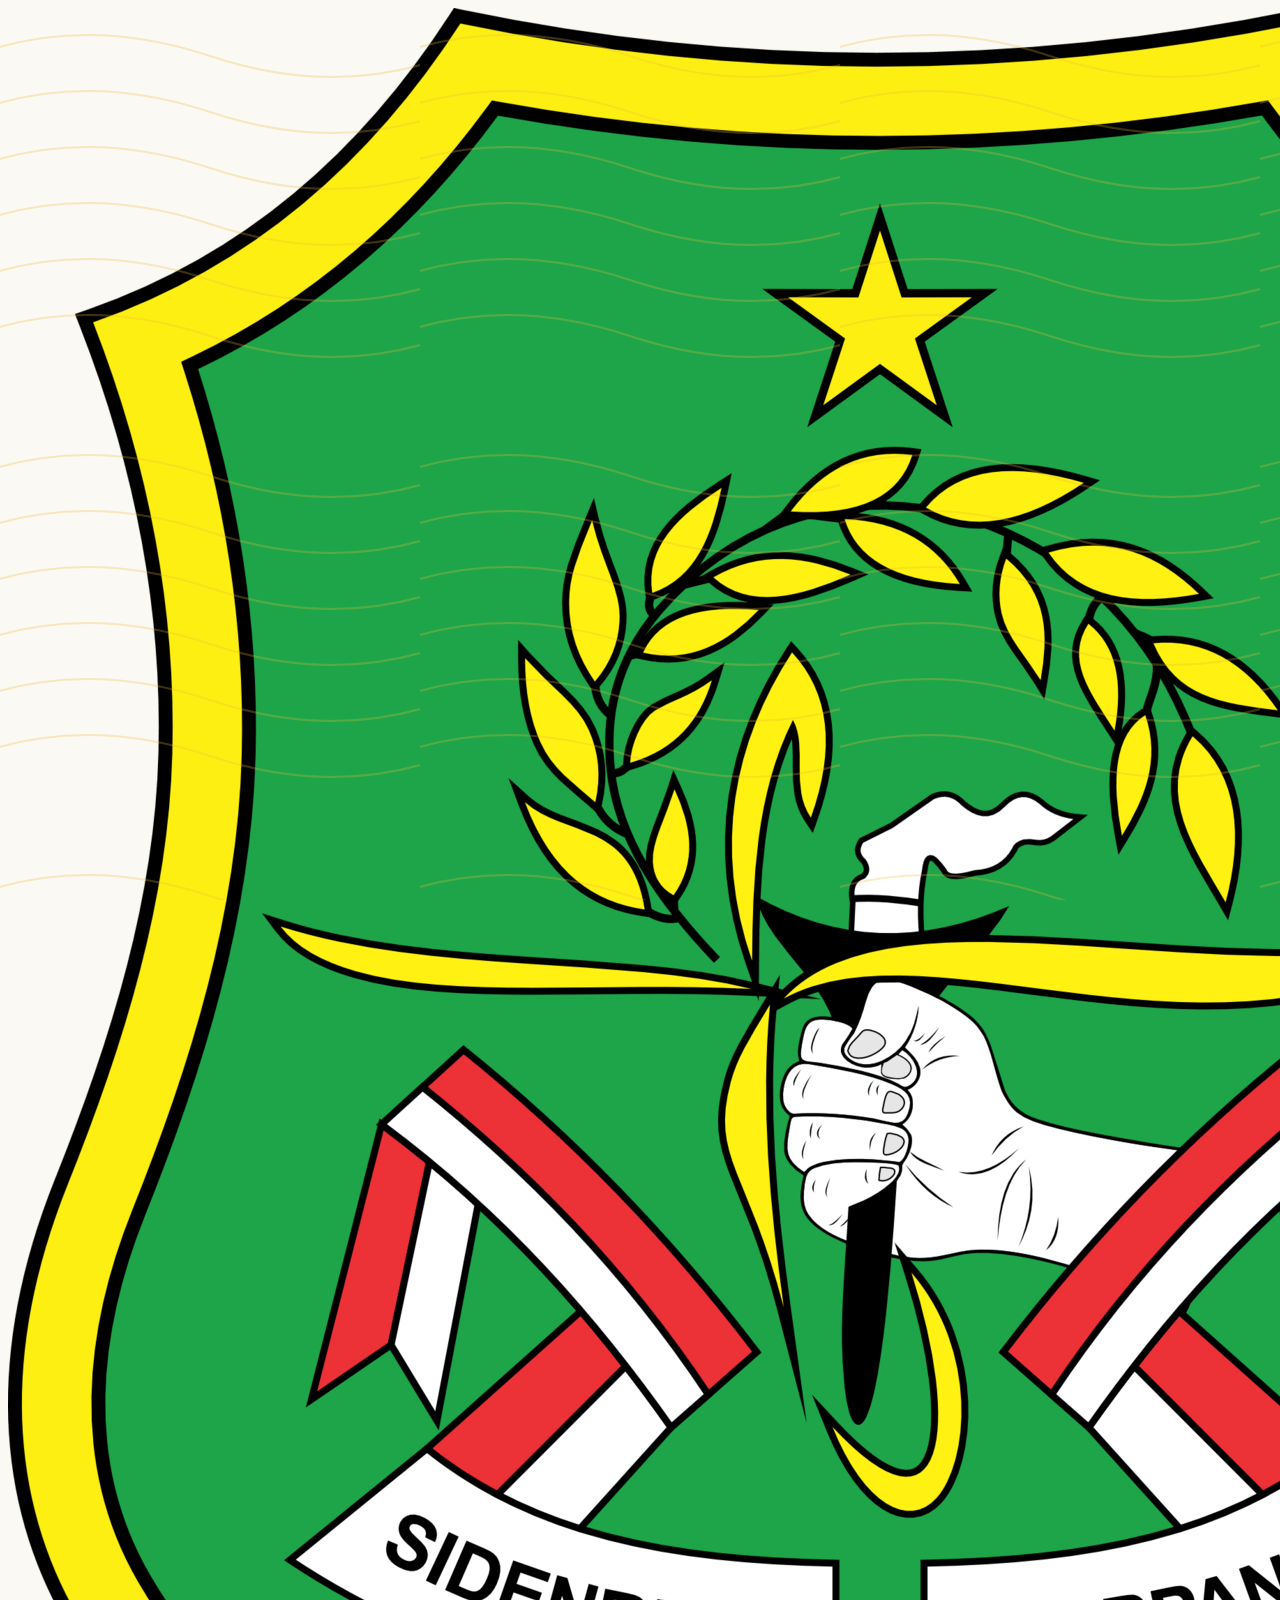
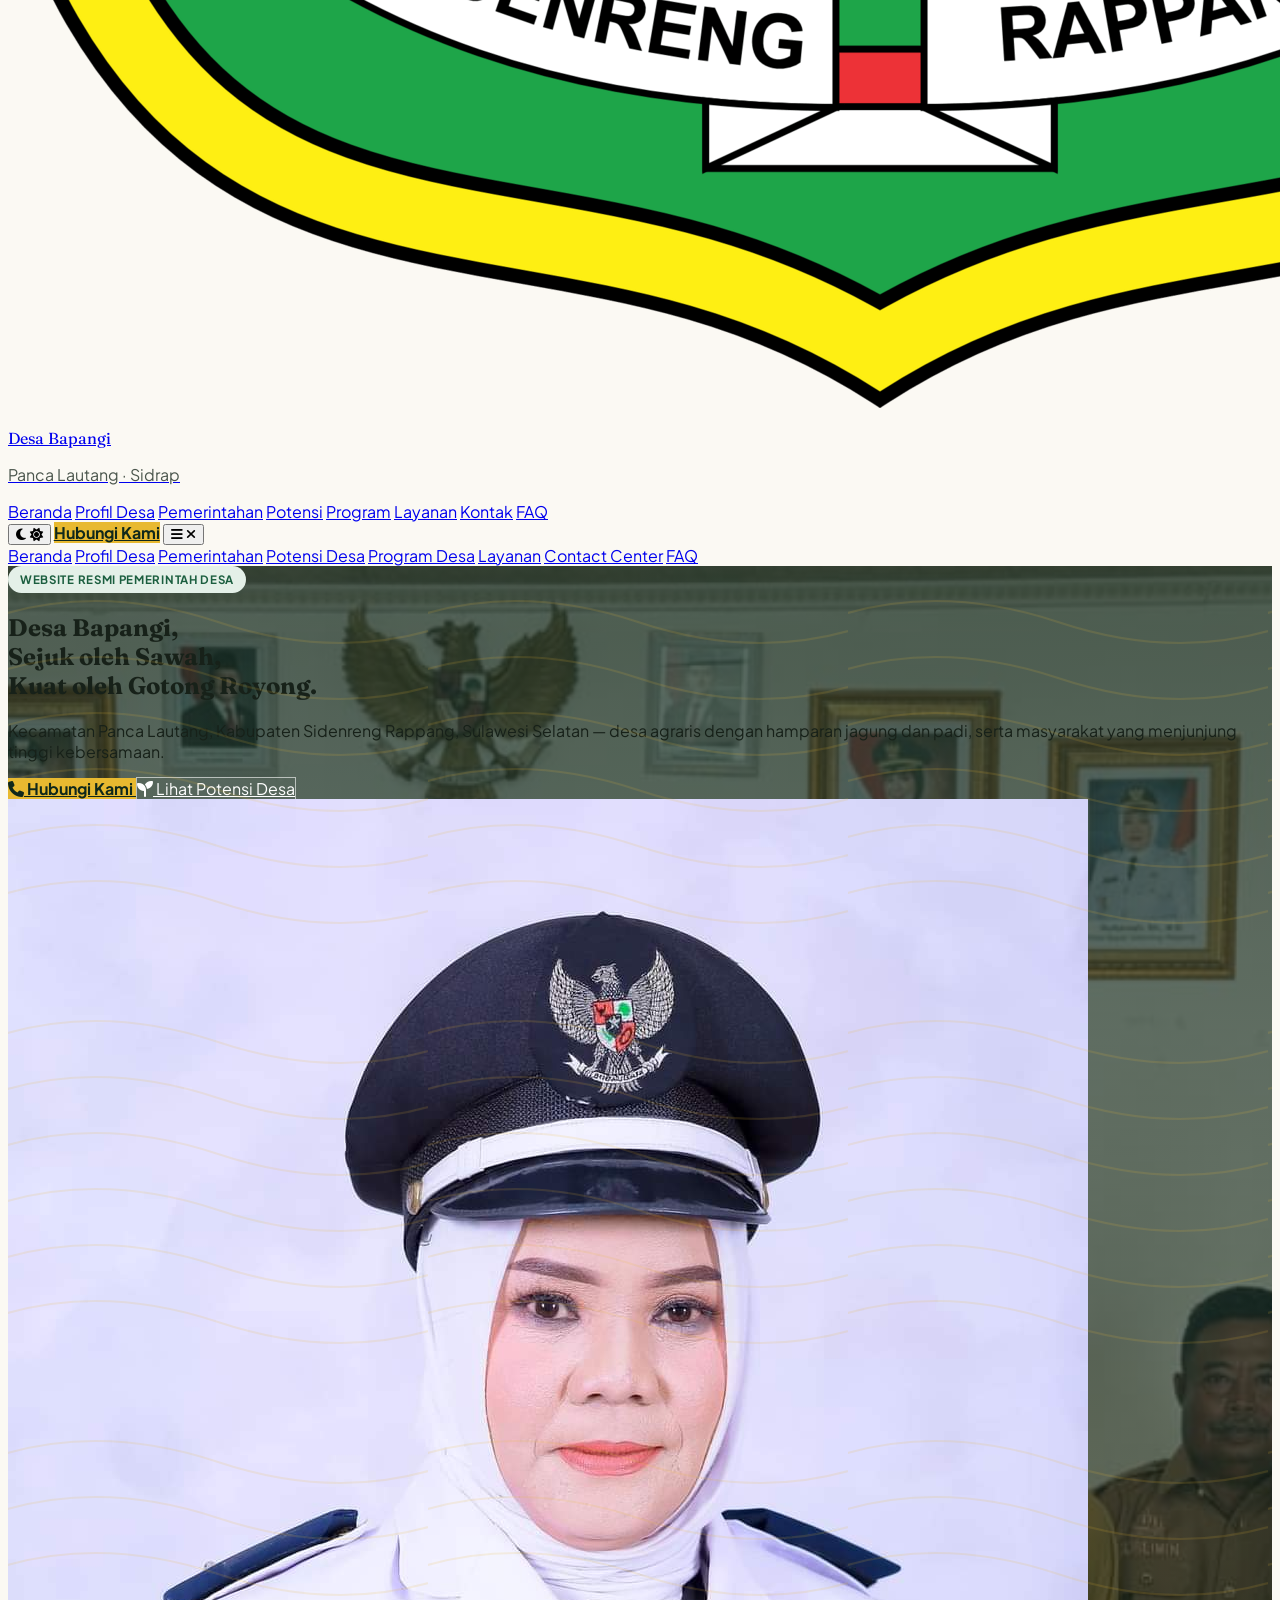
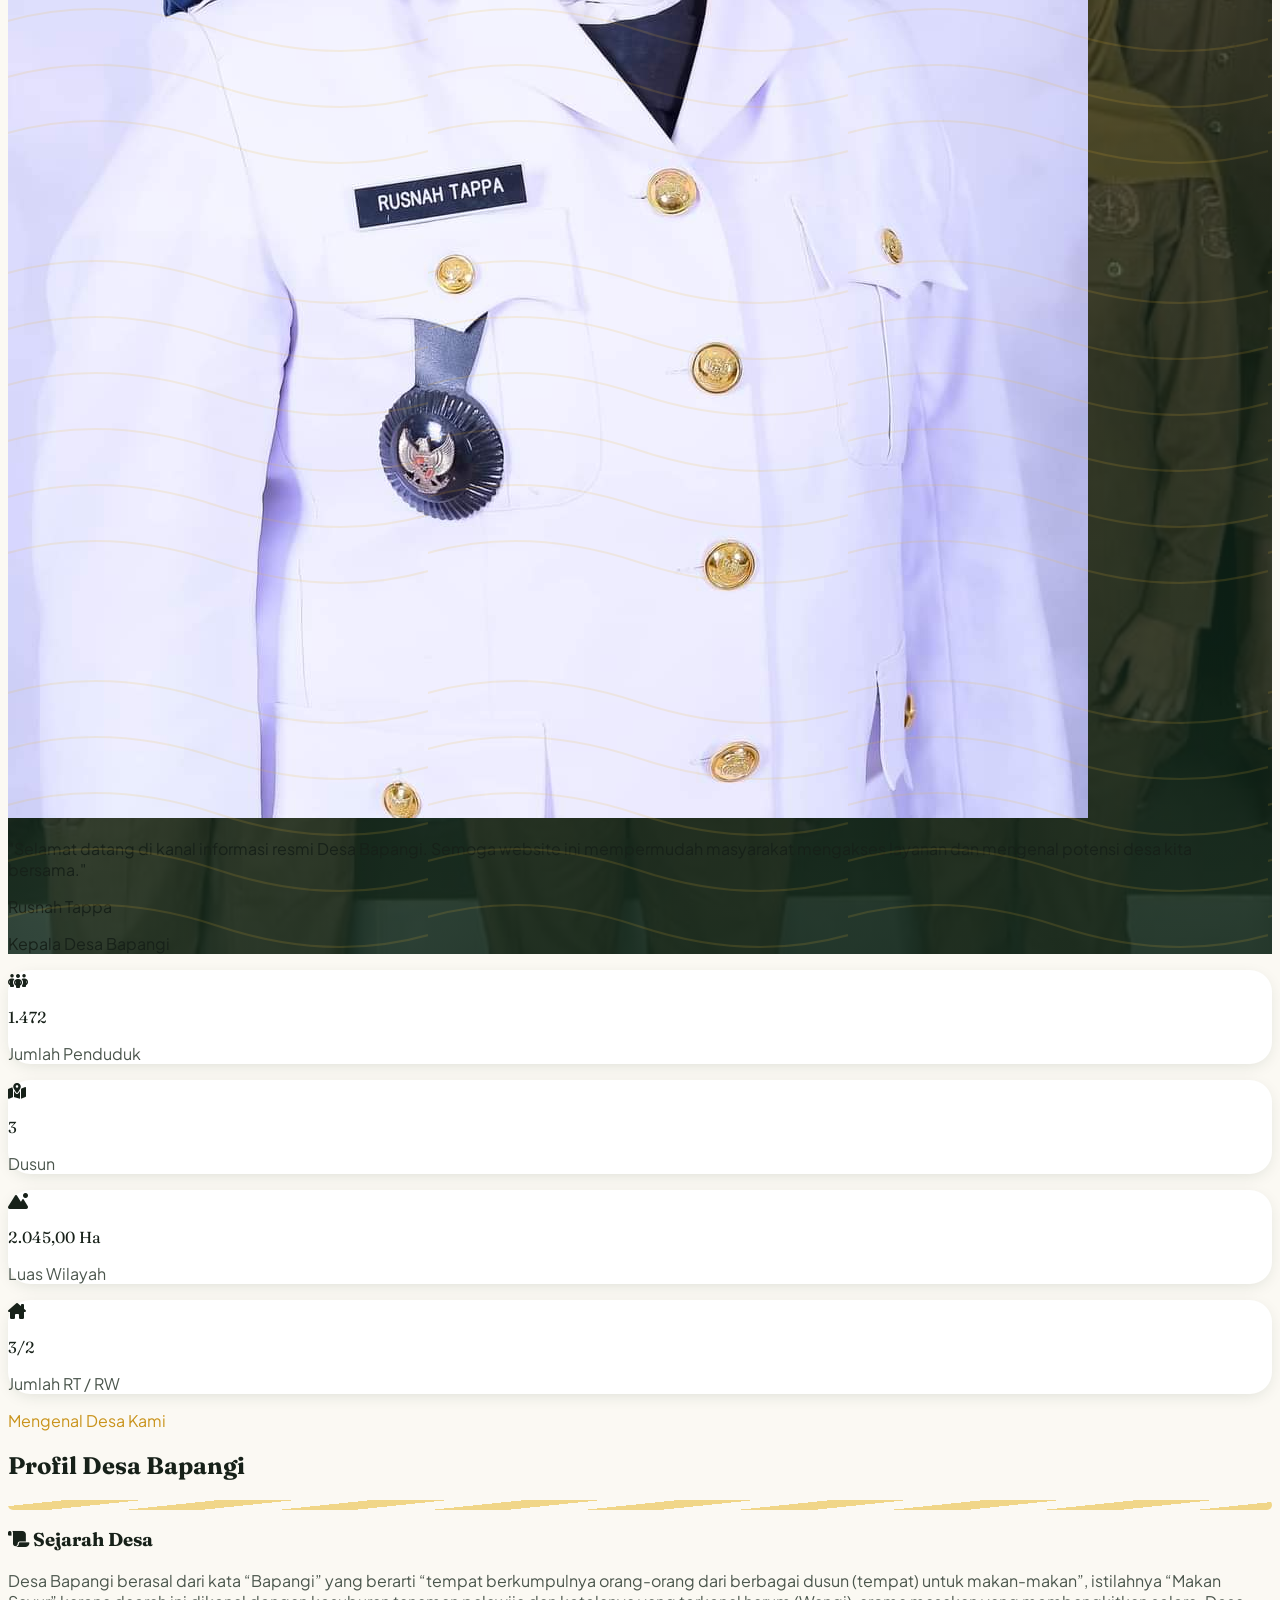
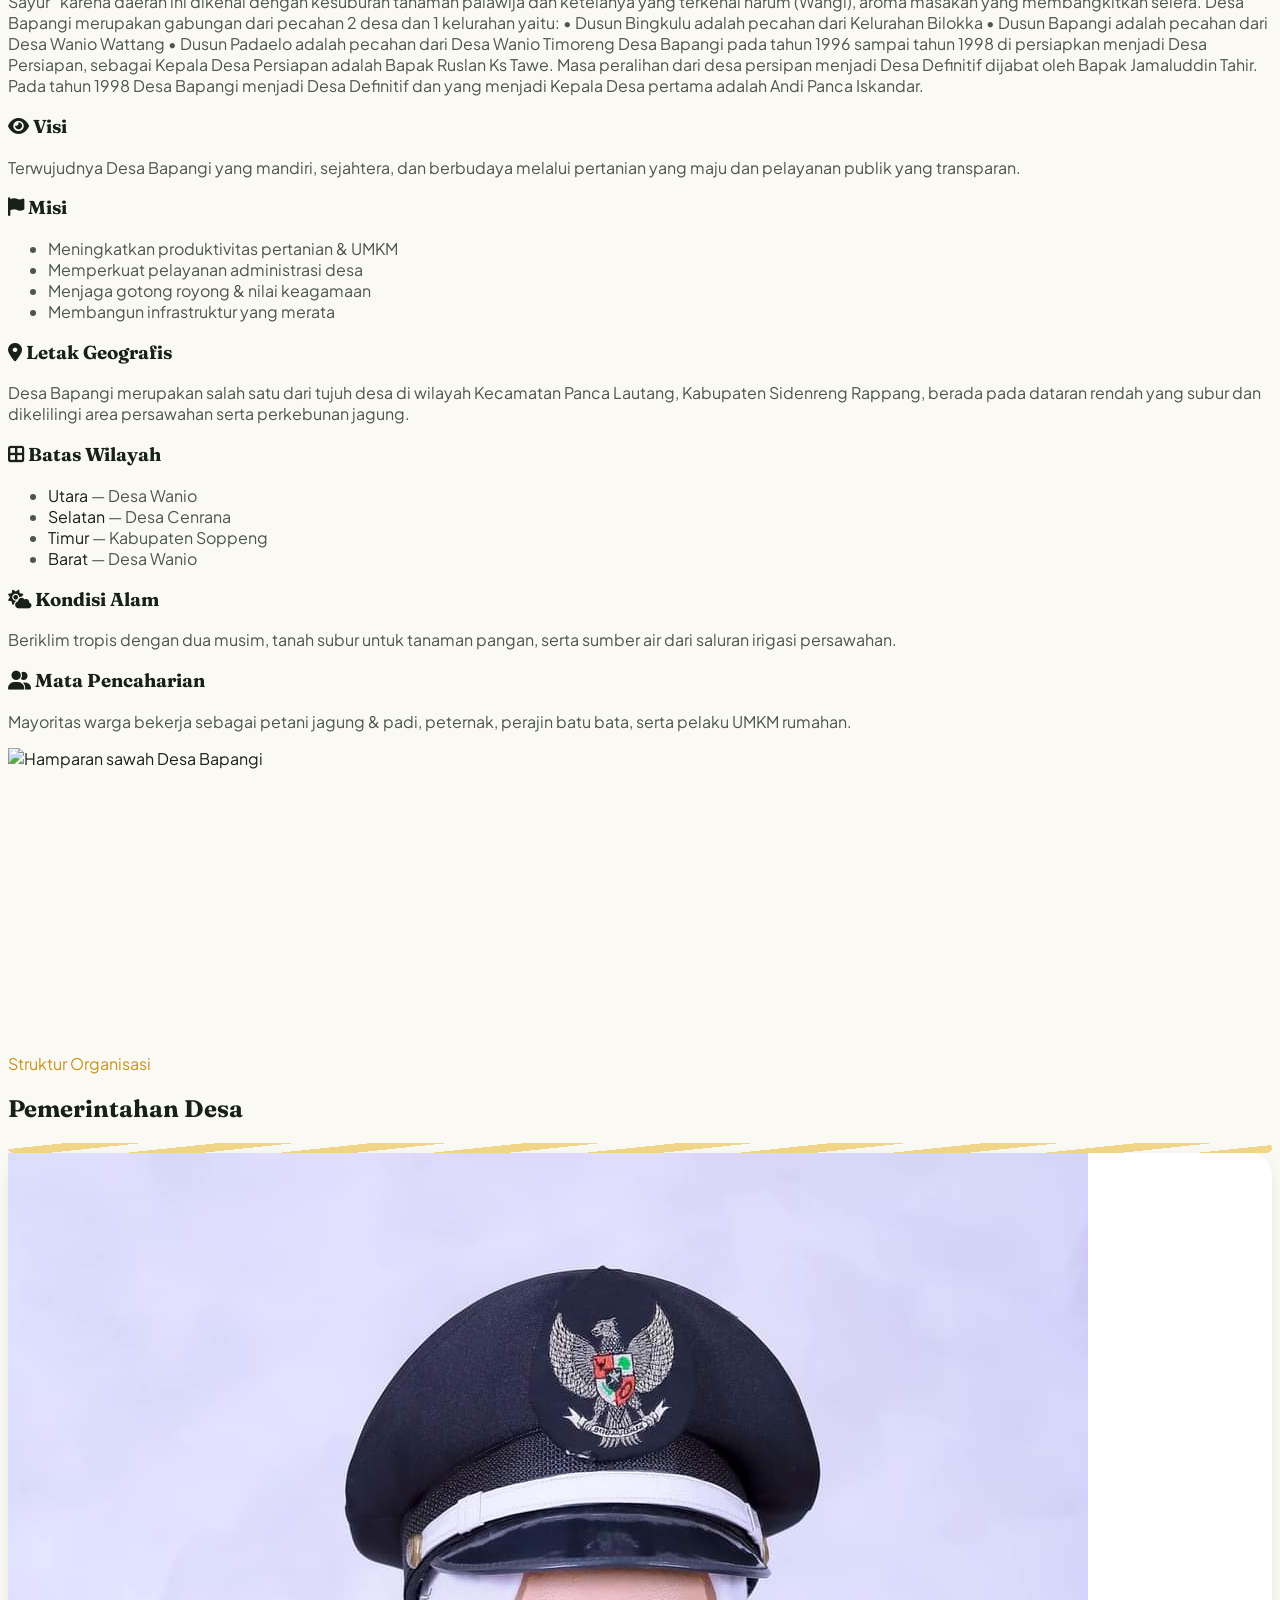
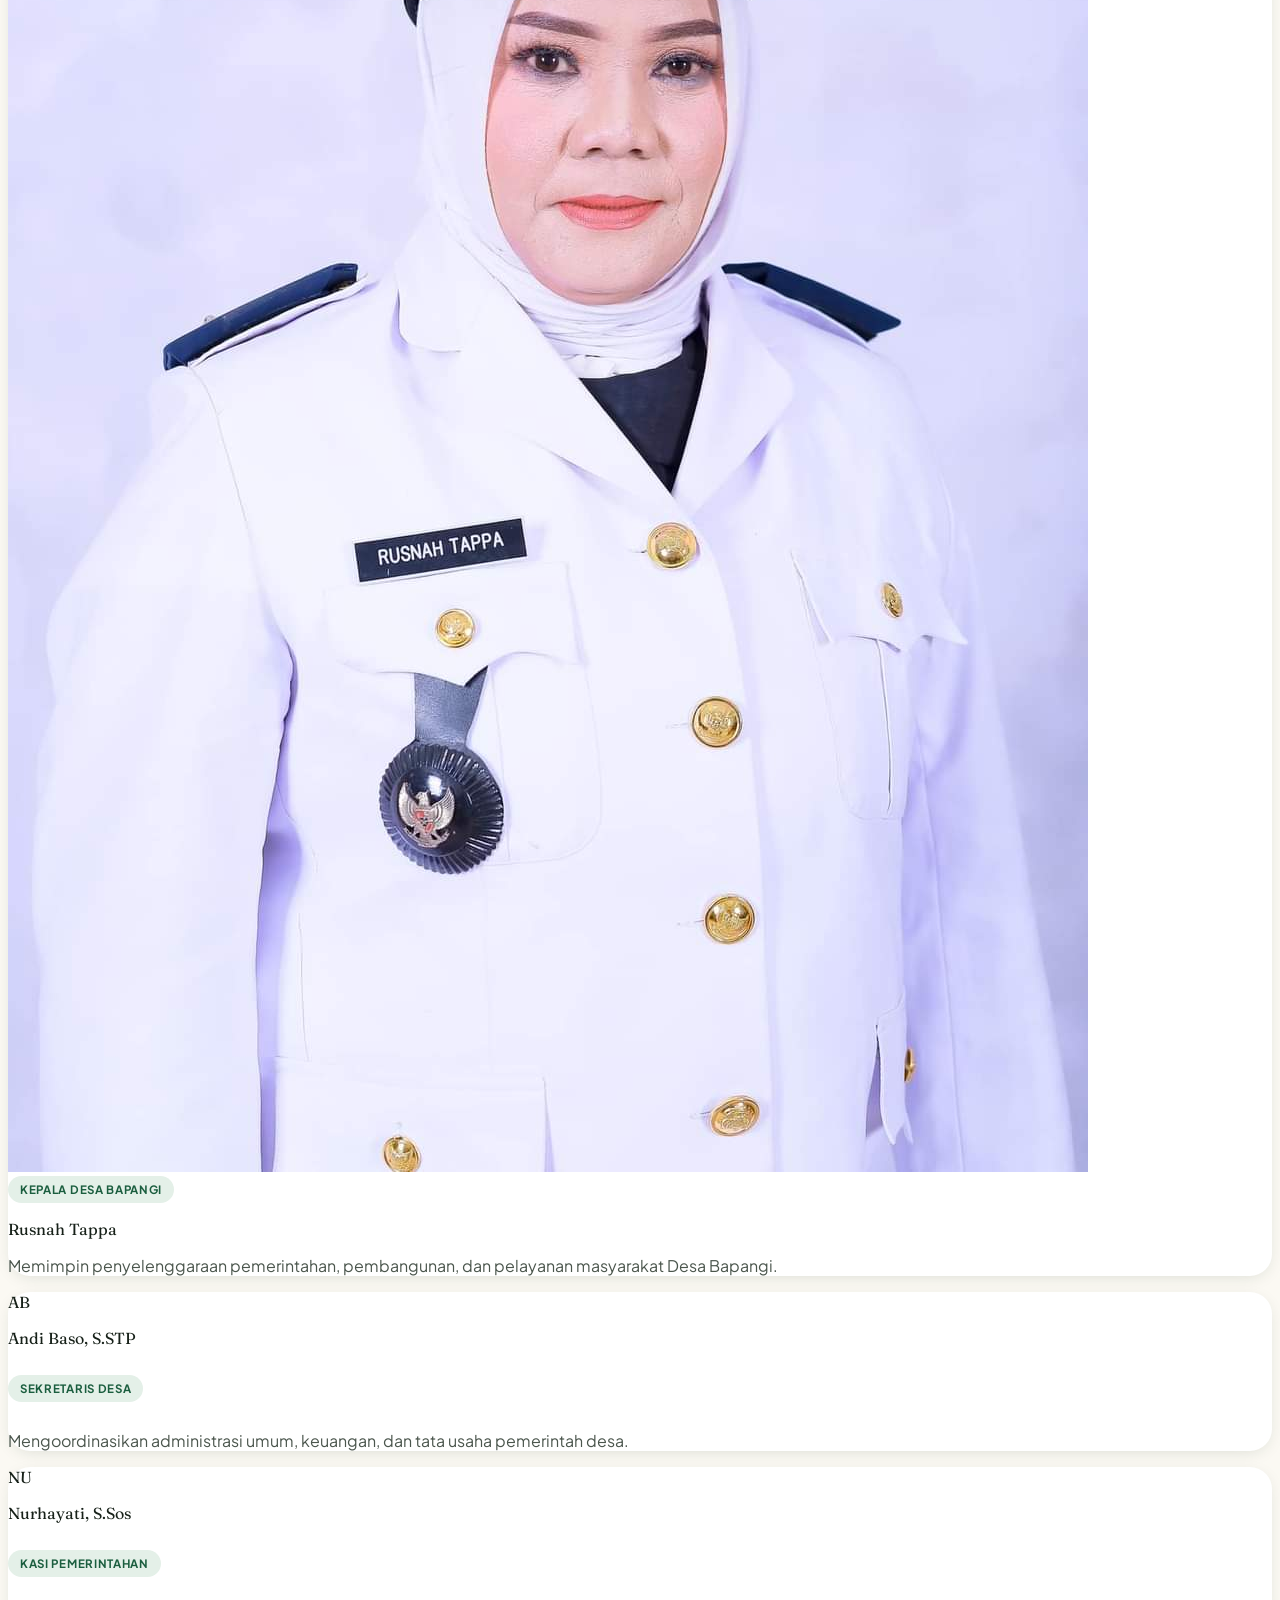
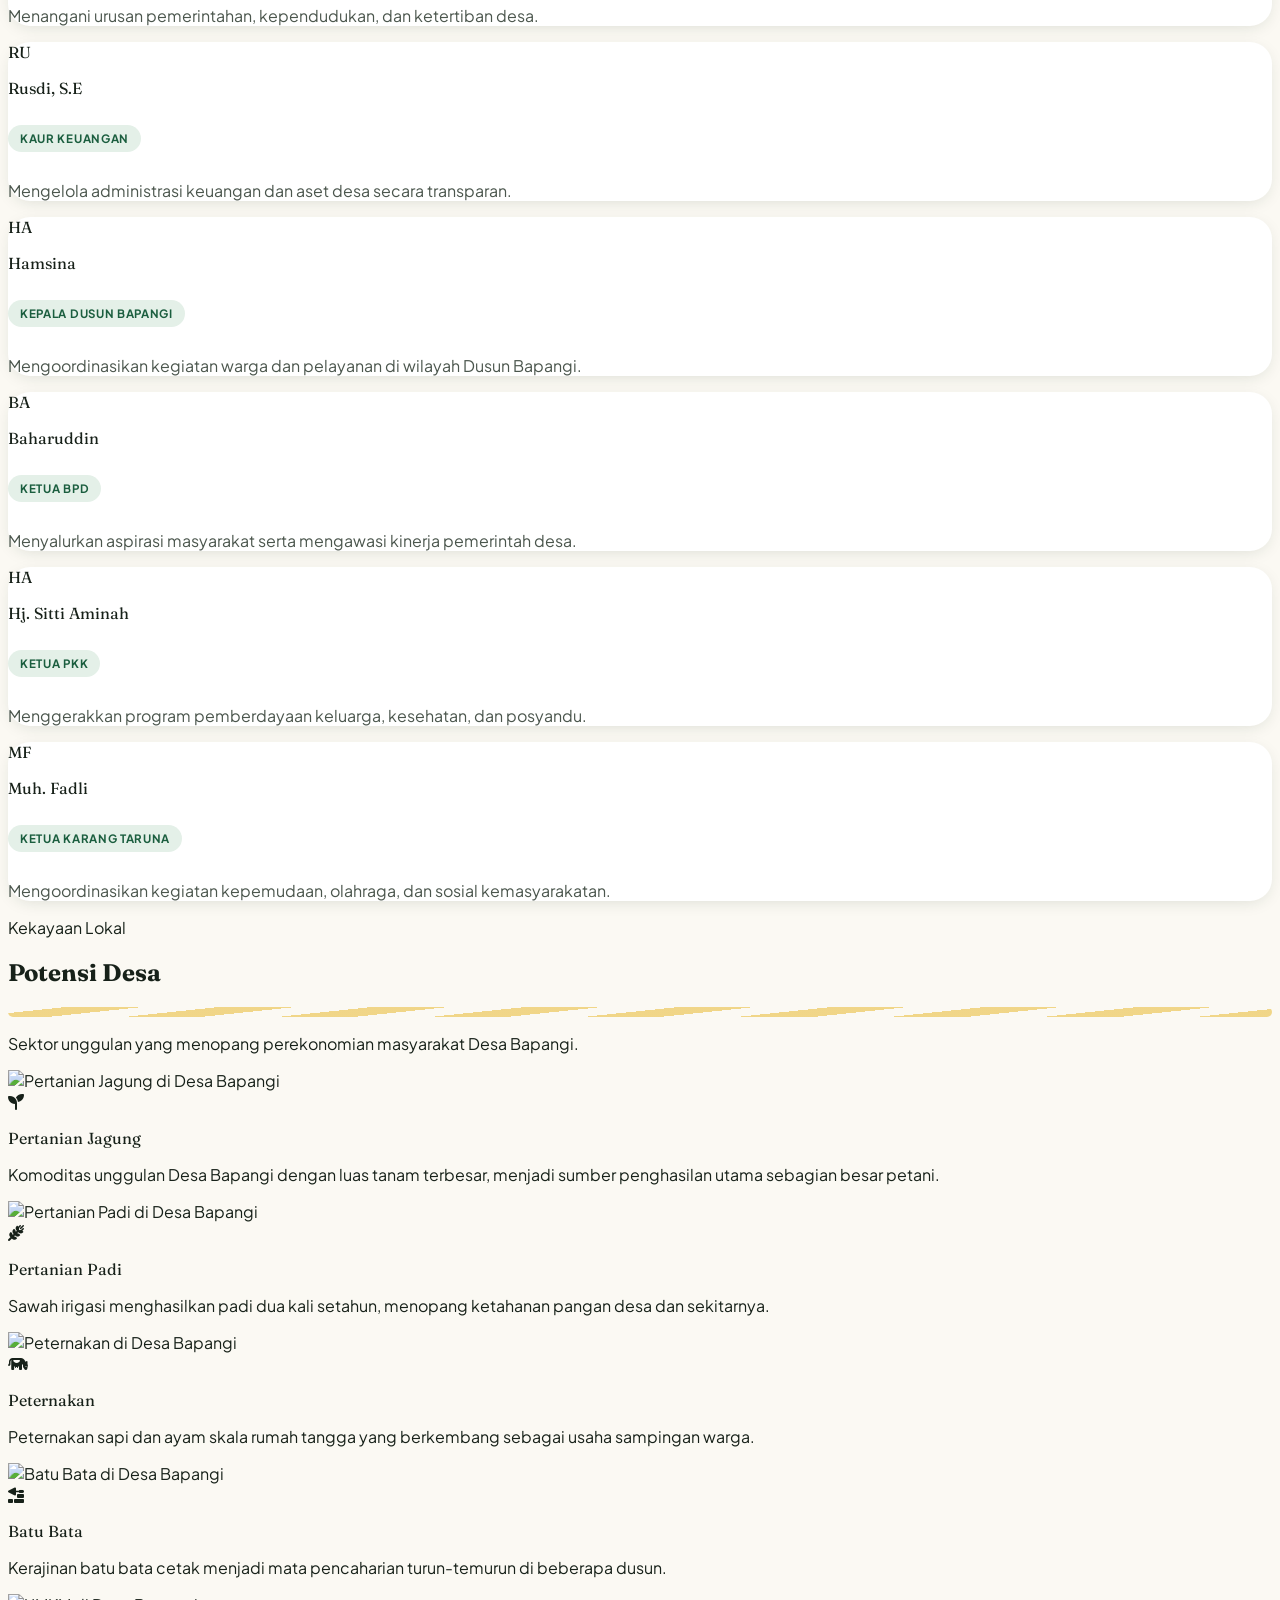
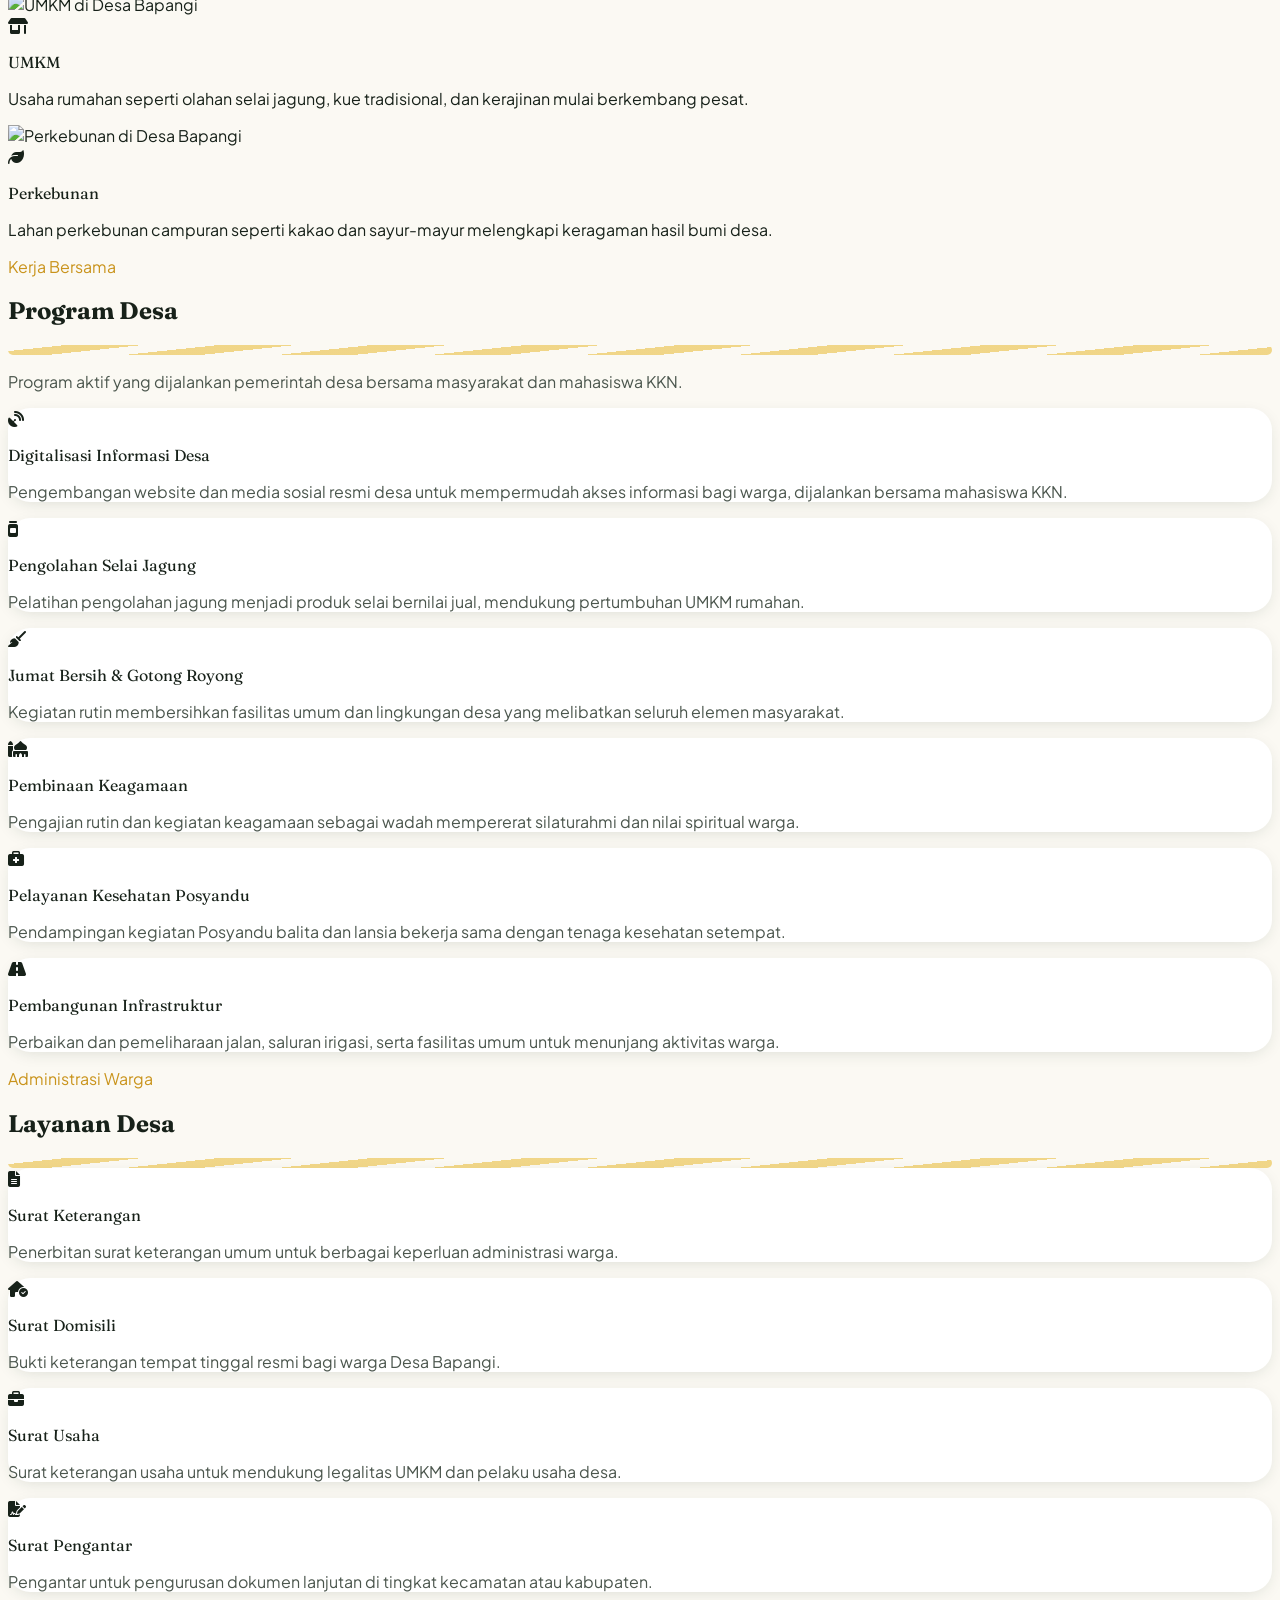
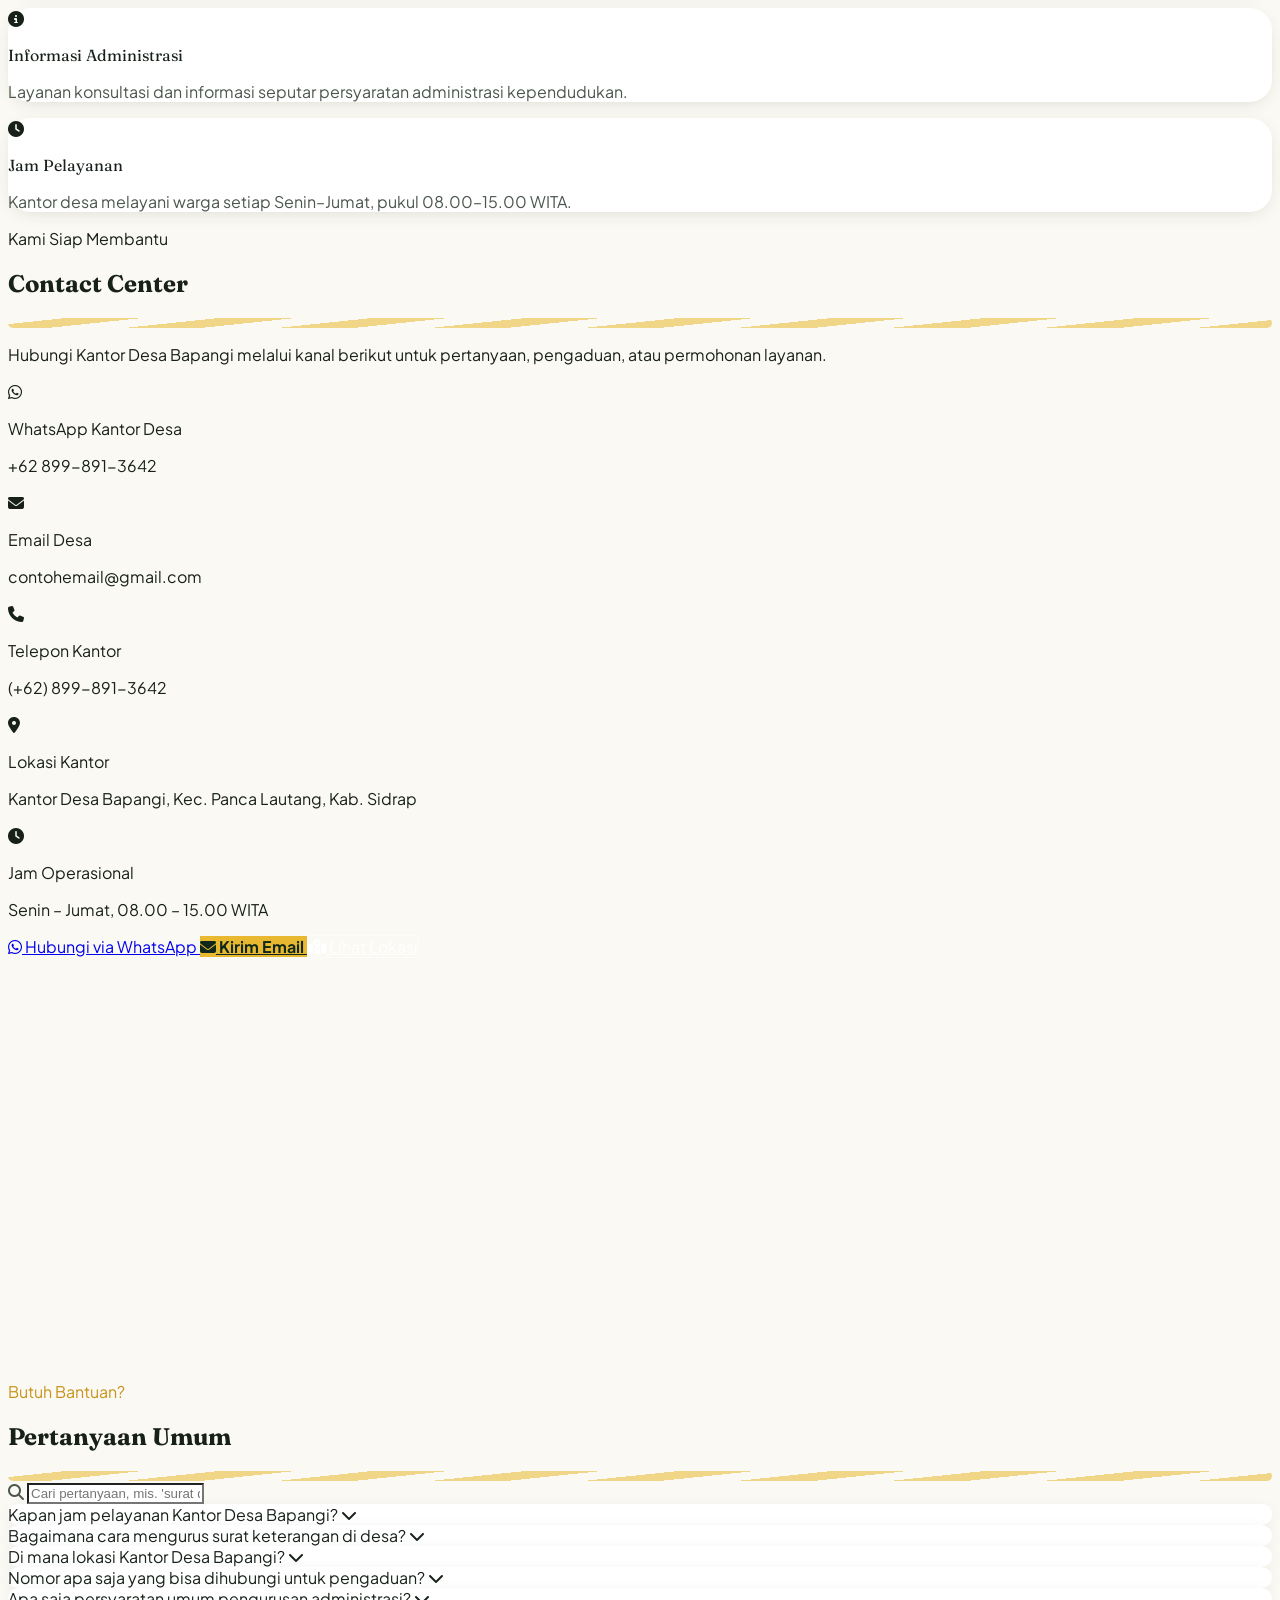
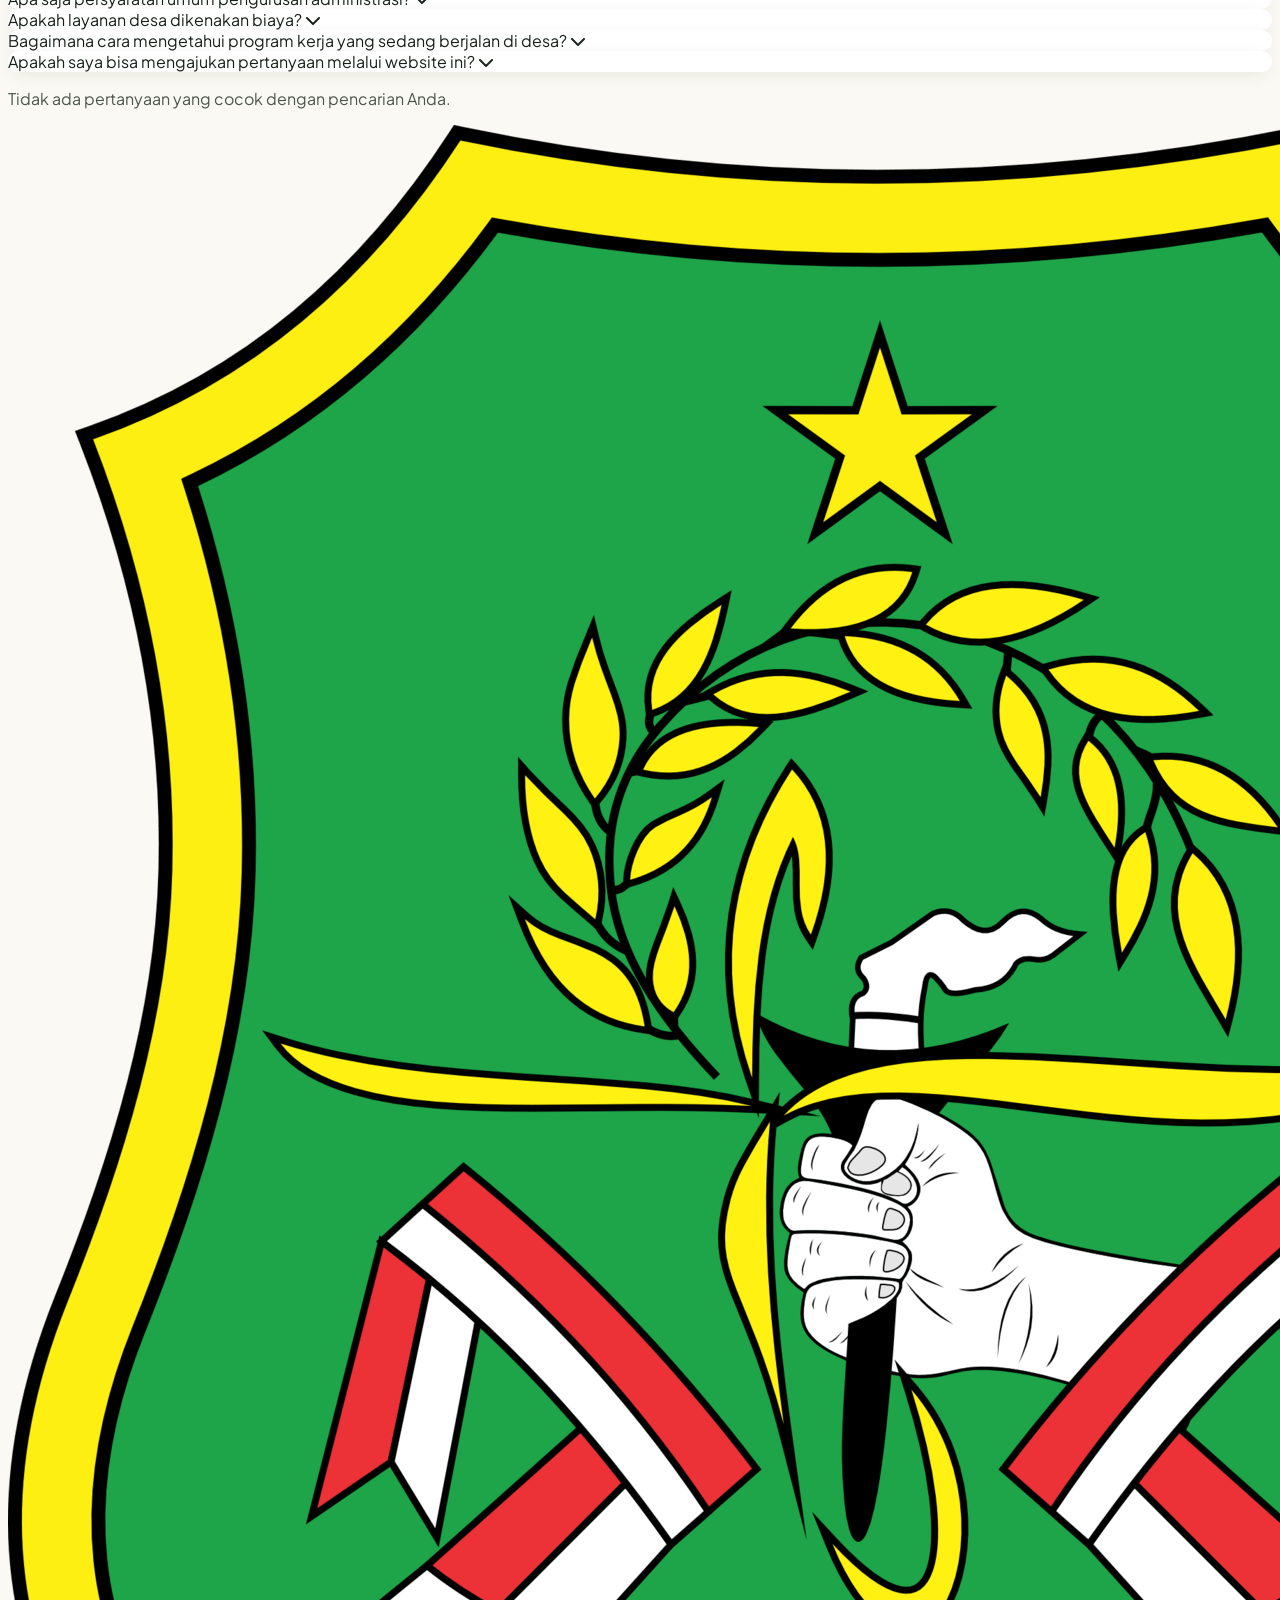
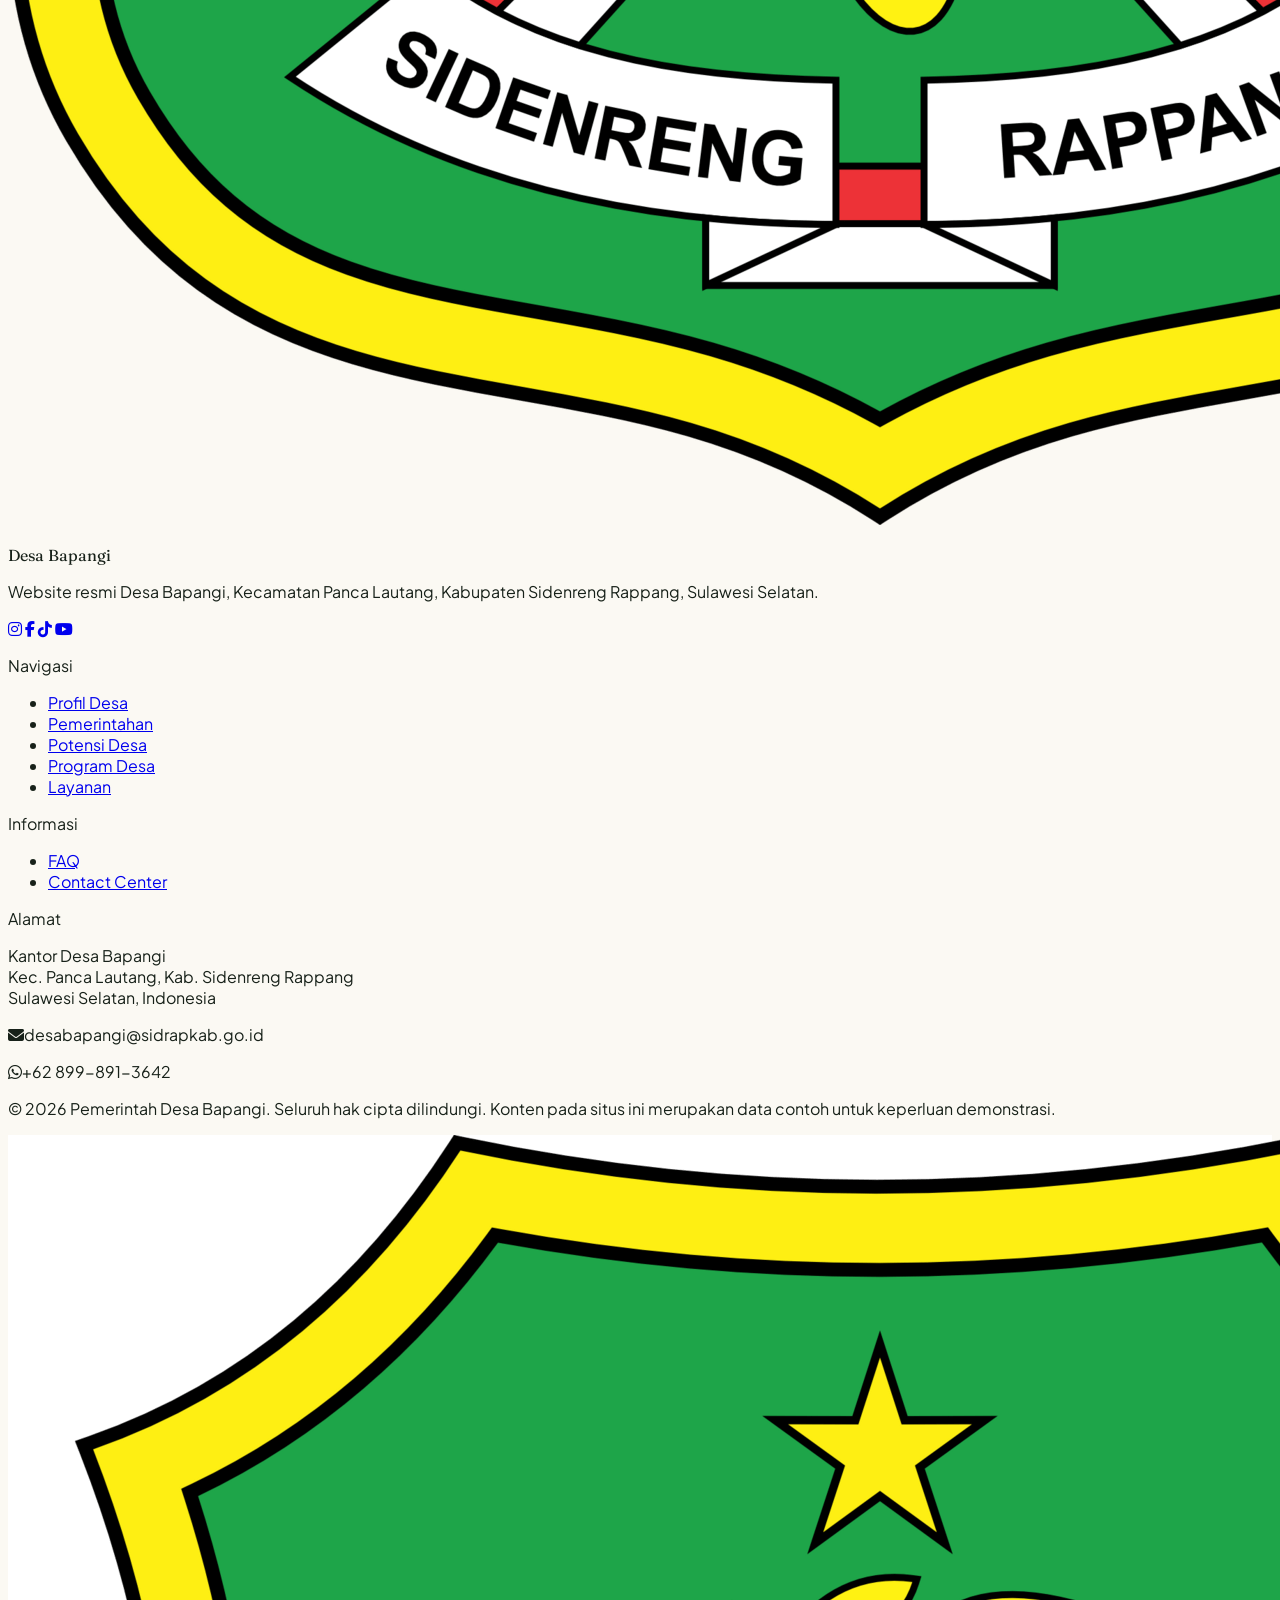
==== commit fceaa956: "Add files via upload" ====
--- a/index.html
+++ b/index.html
@@ -52,8 +52,8 @@
 <header id="site-header" class="fixed top-0 inset-x-0 z-50 bg-white/90 dark:bg-green-900/90 backdrop-blur-md py-4 transition-all duration-300 border-b border-green-100 dark:border-green-800">
   <div class="max-w-7xl mx-auto px-5 lg:px-8 flex items-center justify-between">
     <a href="#beranda" class="flex items-center gap-3">
-      <div class="w-11 h-11 rounded-full bg-green-700 flex items-center justify-center text-gold-400 shadow-md">
-        <i class="fa-solid fa-wheat-awn text-lg"></i>
+      <div class="w-11 h-11 rounded-full bg-white shadow-md overflow-hidden flex items-center justify-center flex-shrink-0">
+        <img src="assets/img/favicon.png" alt="Logo Kabupaten Sidenreng Rappang" class="w-full h-full object-contain p-1.5" />
       </div>
       <div class="leading-tight">
         <p class="font-display font-bold text-green-800 dark:text-cream text-lg">Desa Bapangi</p>
@@ -126,7 +126,7 @@
 
     <!-- Sambutan Kepala Desa -->
     <div data-aos="fade-up" data-aos-delay="150" class="mt-14 max-w-xl bg-white/10 border border-white/15 backdrop-blur-md rounded-xl2 p-5 sm:p-6 flex gap-4 items-start">
-      <img src="assets/img/WhatsApp Image 2026-07-13 at 10.53.37.jpeg" alt="Kepala Desa Bapangi" class="w-16 h-16 rounded-full object-cover ring-2 ring-gold-500 flex-shrink-0" />
+      <img src="assets/img/WhatsApp_Image_2026-07-13_at_10_53_37.jpeg" alt="Kepala Desa Bapangi" class="w-16 h-16 rounded-full object-cover ring-2 ring-gold-500 flex-shrink-0" />
       <div>
         <p class="text-white/90 text-sm italic leading-relaxed">"Selamat datang di kanal informasi resmi Desa Bapangi. Semoga website ini mempermudah masyarakat mengakses layanan dan mengenal potensi desa kita bersama."</p>
         <!-- Nama berdasarkan data publik terkini; mohon verifikasi/perbarui dengan data resmi Kantor Desa Bapangi -->
@@ -138,8 +138,7 @@
 </section>
 
 <!-- ============ STATISTIK ============ -->
-<section class="bg-cream -mt-1 relative z-10">
-  <svg class="contour-divider -mt-16" viewBox="0 0 1440 64" preserveAspectRatio="none"><path d="M0,32 C240,64 480,0 720,20 C960,40 1200,64 1440,20 L1440,64 L0,64 Z"></path></svg>
+<section class="bg-cream pt-16 relative z-10">
   <div class="max-w-7xl mx-auto px-5 lg:px-8 pb-16">
     <div class="grid grid-cols-2 lg:grid-cols-4 gap-4 sm:gap-6">
       <div data-aos="fade-up" class="card p-6 text-center">
@@ -328,7 +327,7 @@
           <div class="w-12 h-12 rounded-full bg-gold-500/20 text-gold-400 flex items-center justify-center text-xl flex-shrink-0"><i class="fa-solid fa-envelope"></i></div>
           <div>
             <p class="text-white/60 text-xs uppercase tracking-wide">Email Desa</p>
-            <p class="text-white font-bold break-all">desabapangi@sidrapkab.go.id</p>
+            <p class="text-white font-bold break-all">contohemail@gmail.com</p>
           </div>
         </div>
         <div class="bg-white/10 border border-white/15 backdrop-blur-md rounded-xl2 p-5 flex items-center gap-4">
@@ -357,7 +356,7 @@
           <a href="https://wa.me/628998913642" target="_blank" rel="noopener" class="flex-1 min-w-[160px] text-center bg-[#25D366] text-white font-bold px-5 py-3 rounded-full text-sm hover:brightness-110 transition inline-flex items-center justify-center gap-2">
             <i class="fa-brands fa-whatsapp"></i> Hubungi via WhatsApp
           </a>
-          <a href="mailto:desabapangi@sidrapkab.go.id" class="flex-1 min-w-[160px] text-center btn-gold px-5 py-3 rounded-full text-sm inline-flex items-center justify-center gap-2">
+          <a href="mailto:hamzahkassim22@gmail.com" class="flex-1 min-w-[160px] text-center btn-gold px-5 py-3 rounded-full text-sm inline-flex items-center justify-center gap-2">
             <i class="fa-solid fa-envelope"></i> Kirim Email
           </a>
           <a href="https://www.google.com/maps/place/Bapangi,+Kec.+Panca+Lautang,+Kabupaten+Sidenreng+Rappang,+Sulawesi+Selatan/data=!4m2!3m1!1s0x2d95c1dc83dc2cc1:0x3c857bd6ed94220e" target="_blank" rel="noopener" class="flex-1 min-w-[160px] text-center btn-outline-white px-5 py-3 rounded-full text-sm inline-flex items-center justify-center gap-2">
@@ -403,7 +402,7 @@
   <div class="max-w-7xl mx-auto px-5 lg:px-8 grid sm:grid-cols-2 lg:grid-cols-4 gap-10">
     <div>
       <div class="flex items-center gap-3 mb-4">
-        <div class="w-11 h-11 rounded-full bg-gold-500 flex items-center justify-center text-green-900"><i class="fa-solid fa-wheat-awn text-lg"></i></div>
+        <div class="w-11 h-11 rounded-full bg-white overflow-hidden flex items-center justify-center flex-shrink-0"><img src="assets/img/favicon.png" alt="Logo Kabupaten Sidenreng Rappang" class="w-full h-full object-contain p-1.5" /></div>
         <p class="font-display font-bold text-white text-lg">Desa Bapangi</p>
       </div>
       <p class="text-sm leading-relaxed">Website resmi Desa Bapangi, Kecamatan Panca Lautang, Kabupaten Sidenreng Rappang, Sulawesi Selatan.</p>
@@ -452,8 +451,8 @@
 <div id="wa-widget" class="fixed right-5 bottom-5 z-40 flex flex-col items-end gap-3">
   <div id="wa-panel" class="hidden w-[300px] max-w-[85vw] bg-surface rounded-xl2 shadow-soft overflow-hidden border border-green-100 dark:border-green-800">
     <div class="bg-green-700 px-4 py-3.5 flex items-center gap-3">
-      <div class="w-9 h-9 rounded-full bg-gold-500 flex items-center justify-center text-green-900 flex-shrink-0">
-        <i class="fa-solid fa-wheat-awn"></i>
+      <div class="w-9 h-9 rounded-full bg-white flex items-center justify-center flex-shrink-0 overflow-hidden">
+        <img src="assets/img/favicon.png" alt="Logo Kabupaten Sidenreng Rappang" class="w-full h-full object-contain p-1" />
       </div>
       <div class="flex-1 min-w-0">
         <p class="text-white font-bold text-sm leading-tight">Desa Bapangi</p>
@@ -466,16 +465,16 @@
         Halo! 👋 Ada yang bisa kami bantu? Pilih topik di bawah, atau tulis pesan sendiri.
       </div>
       <div class="flex flex-col gap-2">
-        <a href="https://wa.me/6281234567890?text=Halo%2C%20saya%20ingin%20bertanya%20jam%20pelayanan%20Kantor%20Desa%20Bapangi." target="_blank" rel="noopener" class="quick-reply">
+        <a href="https://wa.me/628998913642?text=Halo%2C%20saya%20ingin%20bertanya%20jam%20pelayanan%20Kantor%20Desa%20Bapangi." target="_blank" rel="noopener" class="quick-reply">
           <i class="fa-regular fa-clock"></i> Jam pelayanan kantor desa
         </a>
-        <a href="https://wa.me/6281234567890?text=Halo%2C%20saya%20ingin%20bertanya%20persyaratan%20mengurus%20surat%20di%20Desa%20Bapangi." target="_blank" rel="noopener" class="quick-reply">
+        <a href="https://wa.me/628998913642?text=Halo%2C%20saya%20ingin%20bertanya%20persyaratan%20mengurus%20surat%20di%20Desa%20Bapangi." target="_blank" rel="noopener" class="quick-reply">
           <i class="fa-regular fa-file-lines"></i> Cara mengurus surat
         </a>
-        <a href="https://wa.me/6281234567890?text=Halo%2C%20saya%20ingin%20menyampaikan%20aspirasi%2Fpengaduan%20untuk%20Desa%20Bapangi." target="_blank" rel="noopener" class="quick-reply">
+        <a href="https://wa.me/628998913642?text=Halo%2C%20saya%20ingin%20menyampaikan%20aspirasi%2Fpengaduan%20untuk%20Desa%20Bapangi." target="_blank" rel="noopener" class="quick-reply">
           <i class="fa-regular fa-comment-dots"></i> Sampaikan aspirasi/pengaduan
         </a>
-        <a href="https://wa.me/6281234567890?text=Halo%2C%20saya%20ingin%20bertanya%20seputar%20Desa%20Bapangi." target="_blank" rel="noopener" class="quick-reply">
+        <a href="https://wa.me/628998913642?text=Halo%2C%20saya%20ingin%20bertanya%20seputar%20Desa%20Bapangi." target="_blank" rel="noopener" class="quick-reply">
           <i class="fa-regular fa-message"></i> Pertanyaan lainnya
         </a>
       </div>
--- a/assets/css/style.css
+++ b/assets/css/style.css
@@ -72,16 +72,6 @@
 .nav-link.active { color: var(--green-700); font-weight: 700; }
 html.dark .nav-link.active { color: var(--gold-400); }
 
-/* ---------- Signature motif: terrace contour divider (sawah bertingkat) ---------- */
-.contour-divider {
-  display: block;
-  width: 100%;
-  height: 64px;
-  margin-top: -1px;
-}
-.contour-divider path { fill: var(--cream); transition: fill .35s ease; }
-.contour-divider.flip { transform: scaleY(-1); }
-
 /* thin repeating contour rule used as a section eyebrow underline */
 .contour-rule {
   height: 10px;
@@ -98,7 +88,7 @@
 .hero-wrap {
   position: relative;
   background: linear-gradient(180deg, rgba(16,40,27,.72) 0%, rgba(16,40,27,.55) 45%, rgba(16,40,27,.85) 100%),
-              url('assets/img/favicon.jpg') center/cover no-repeat;
+              url('../img/fotbar.jpg') center/cover no-repeat;
   min-height: 92vh;
 }
 .hero-topo {
